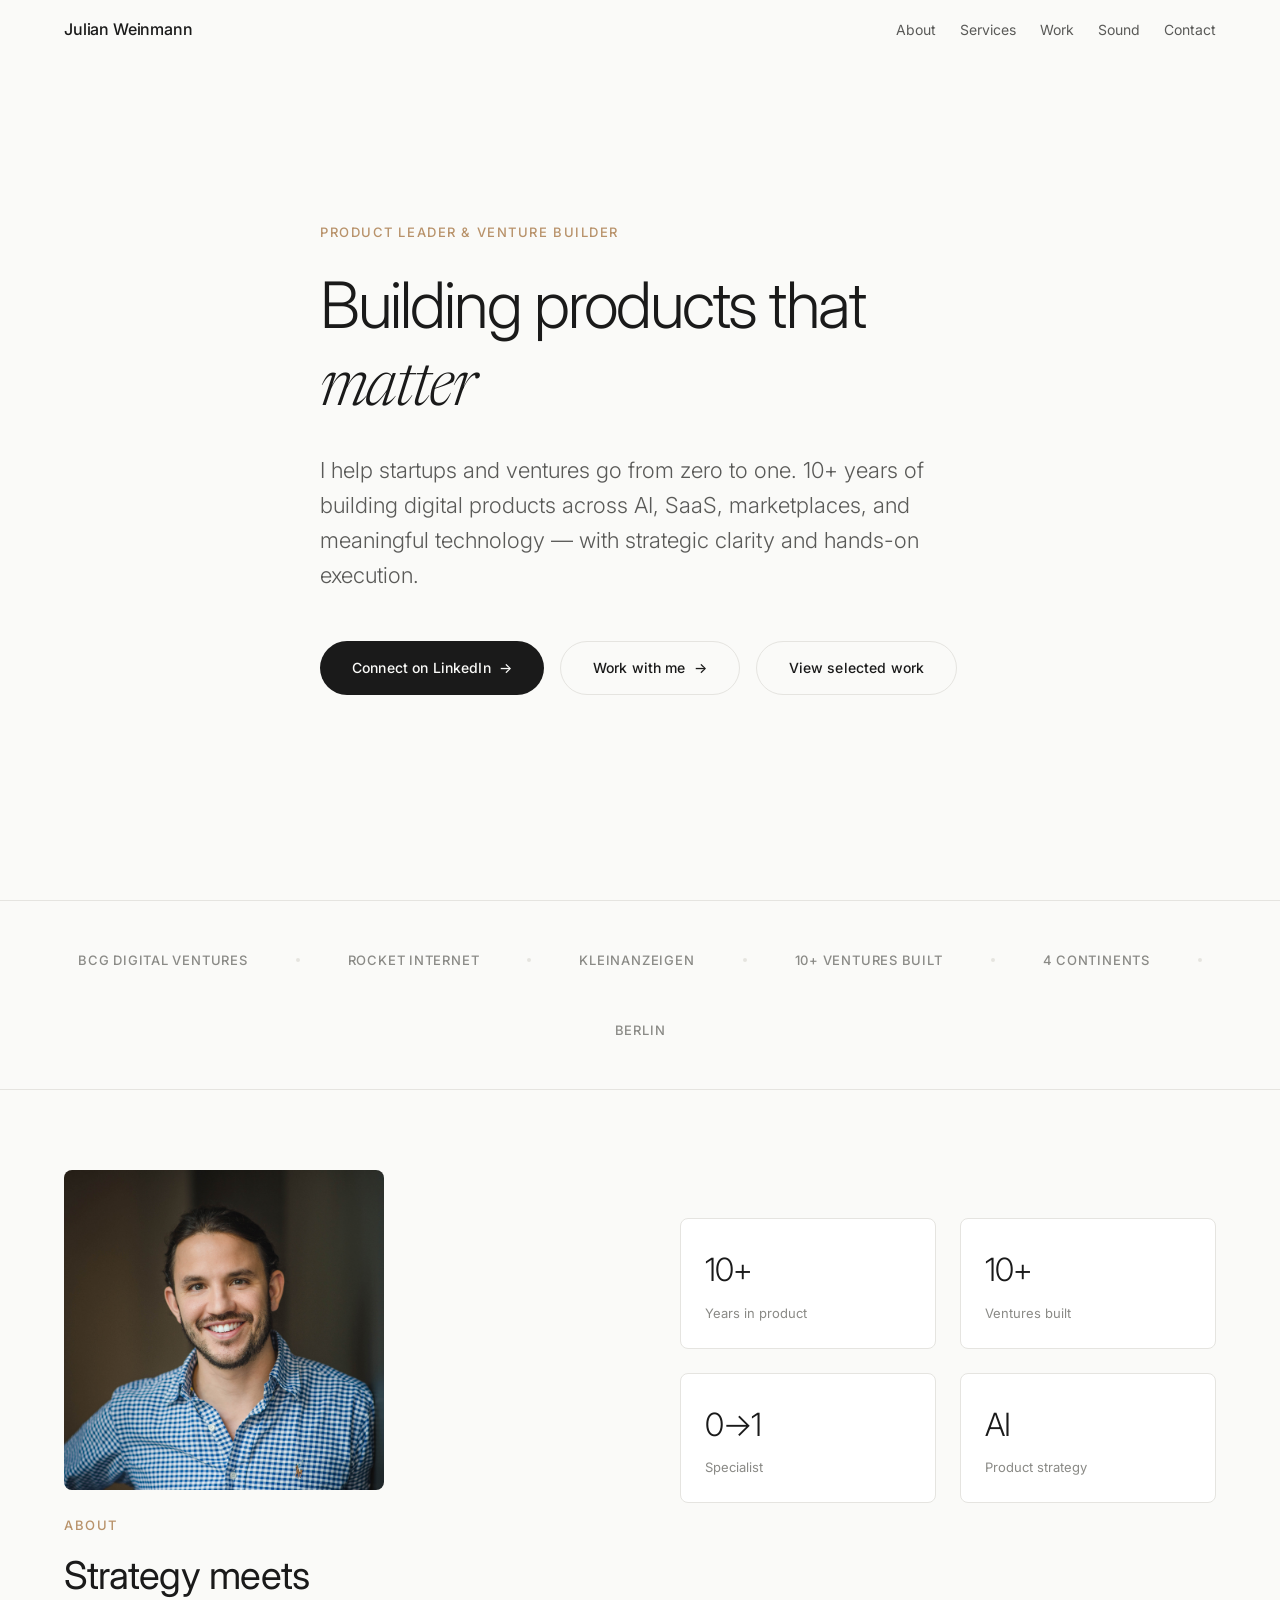
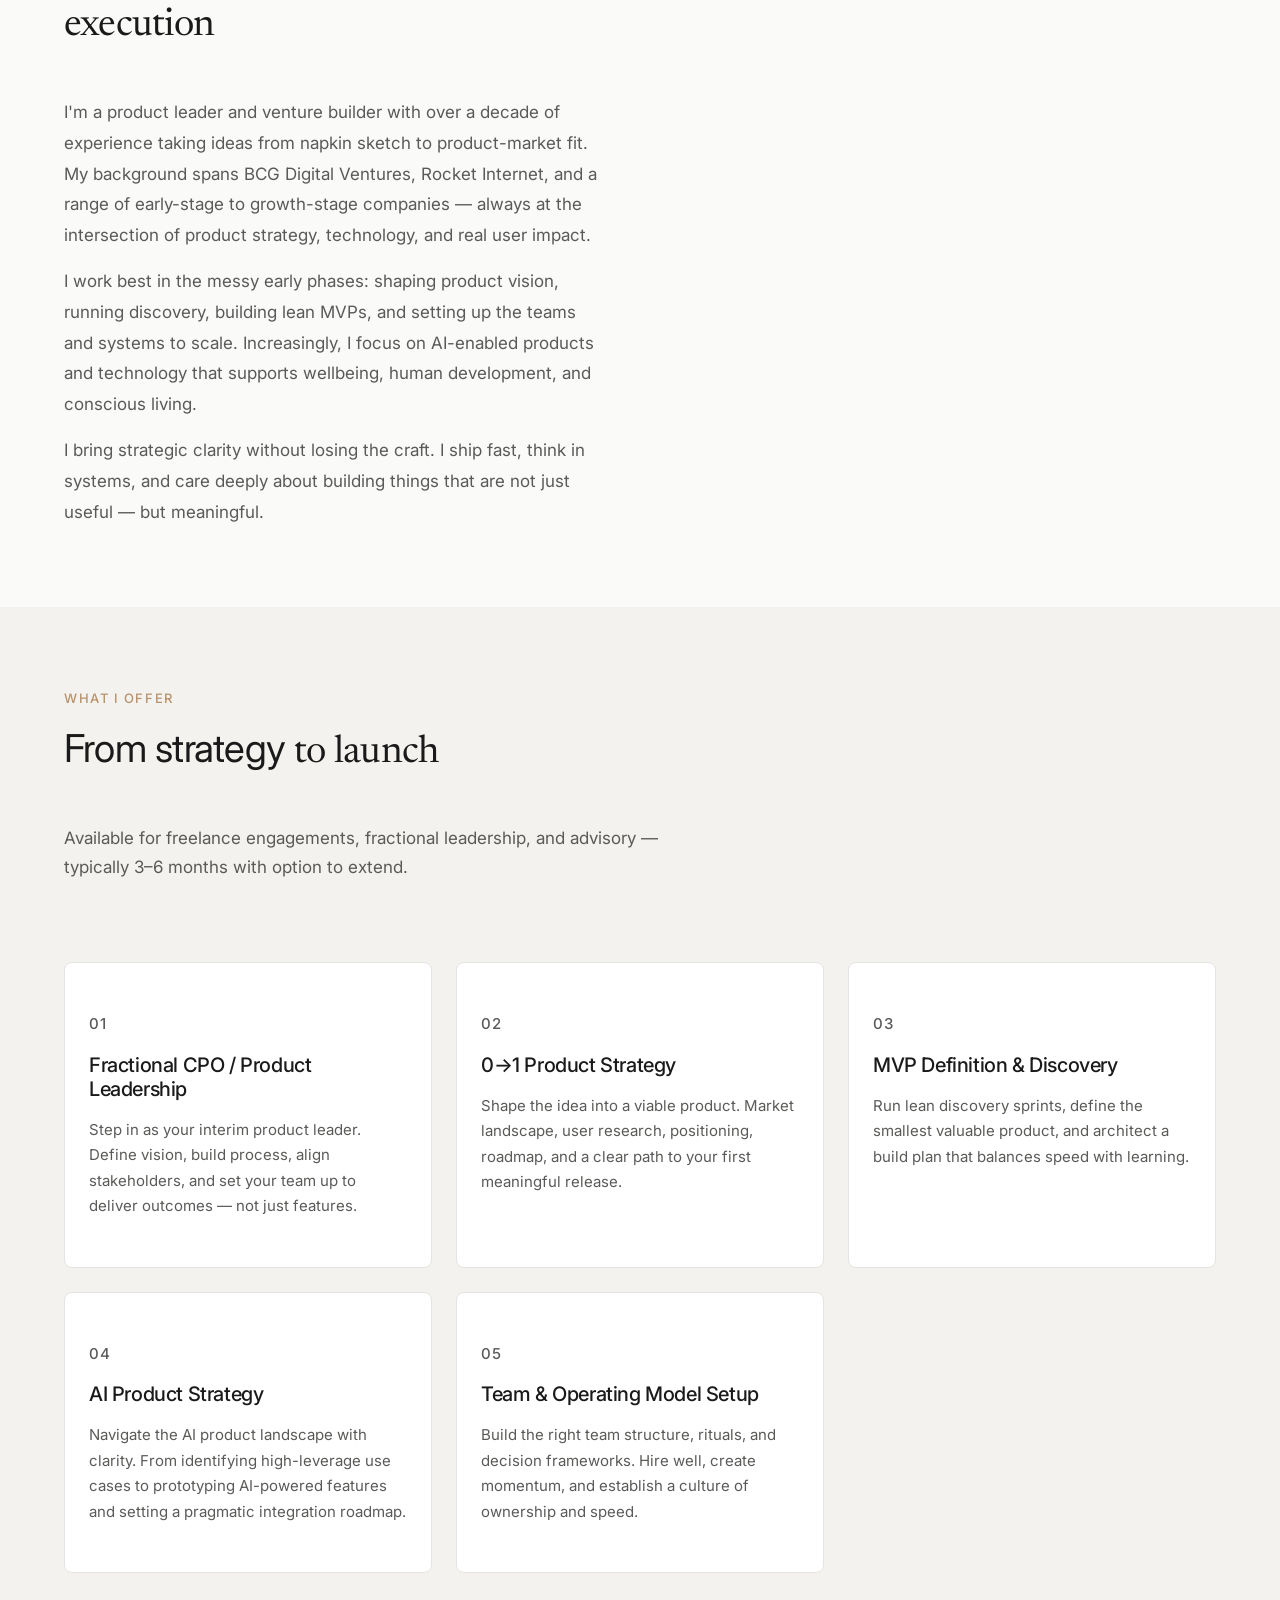
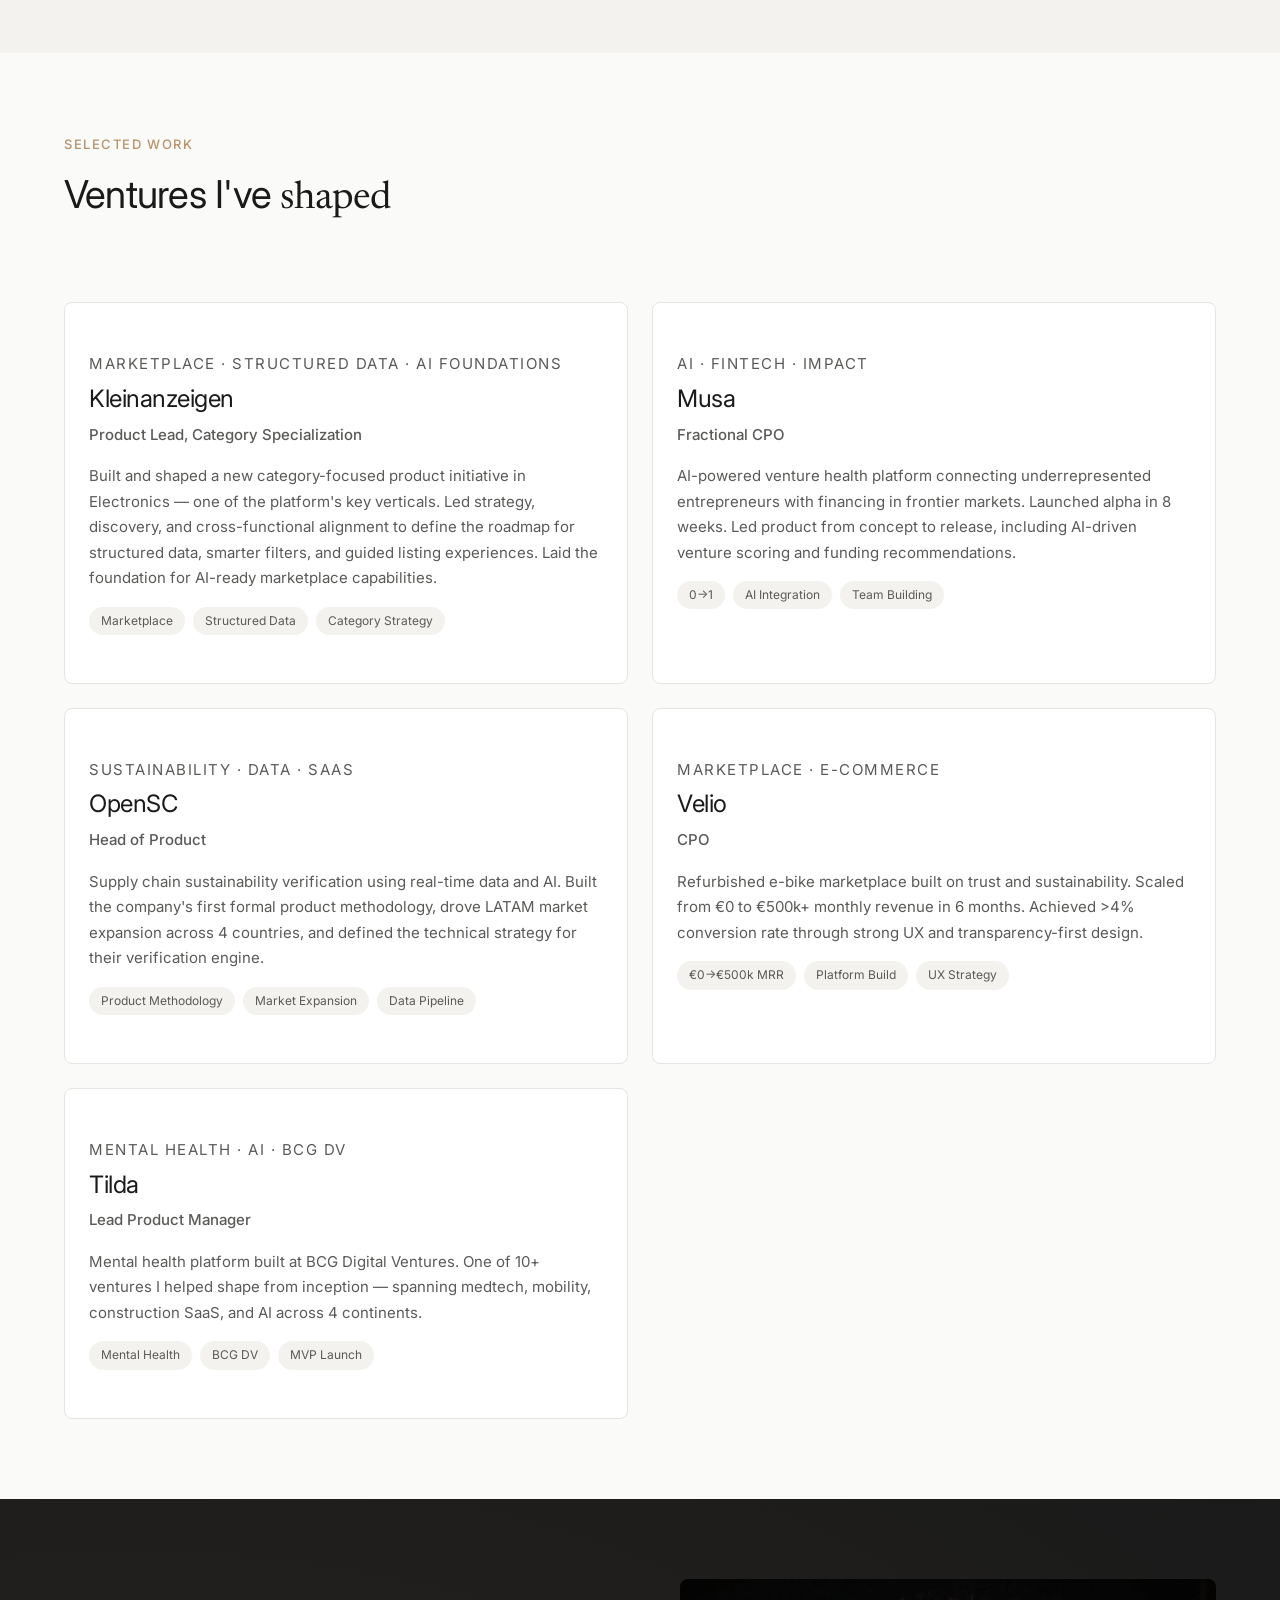
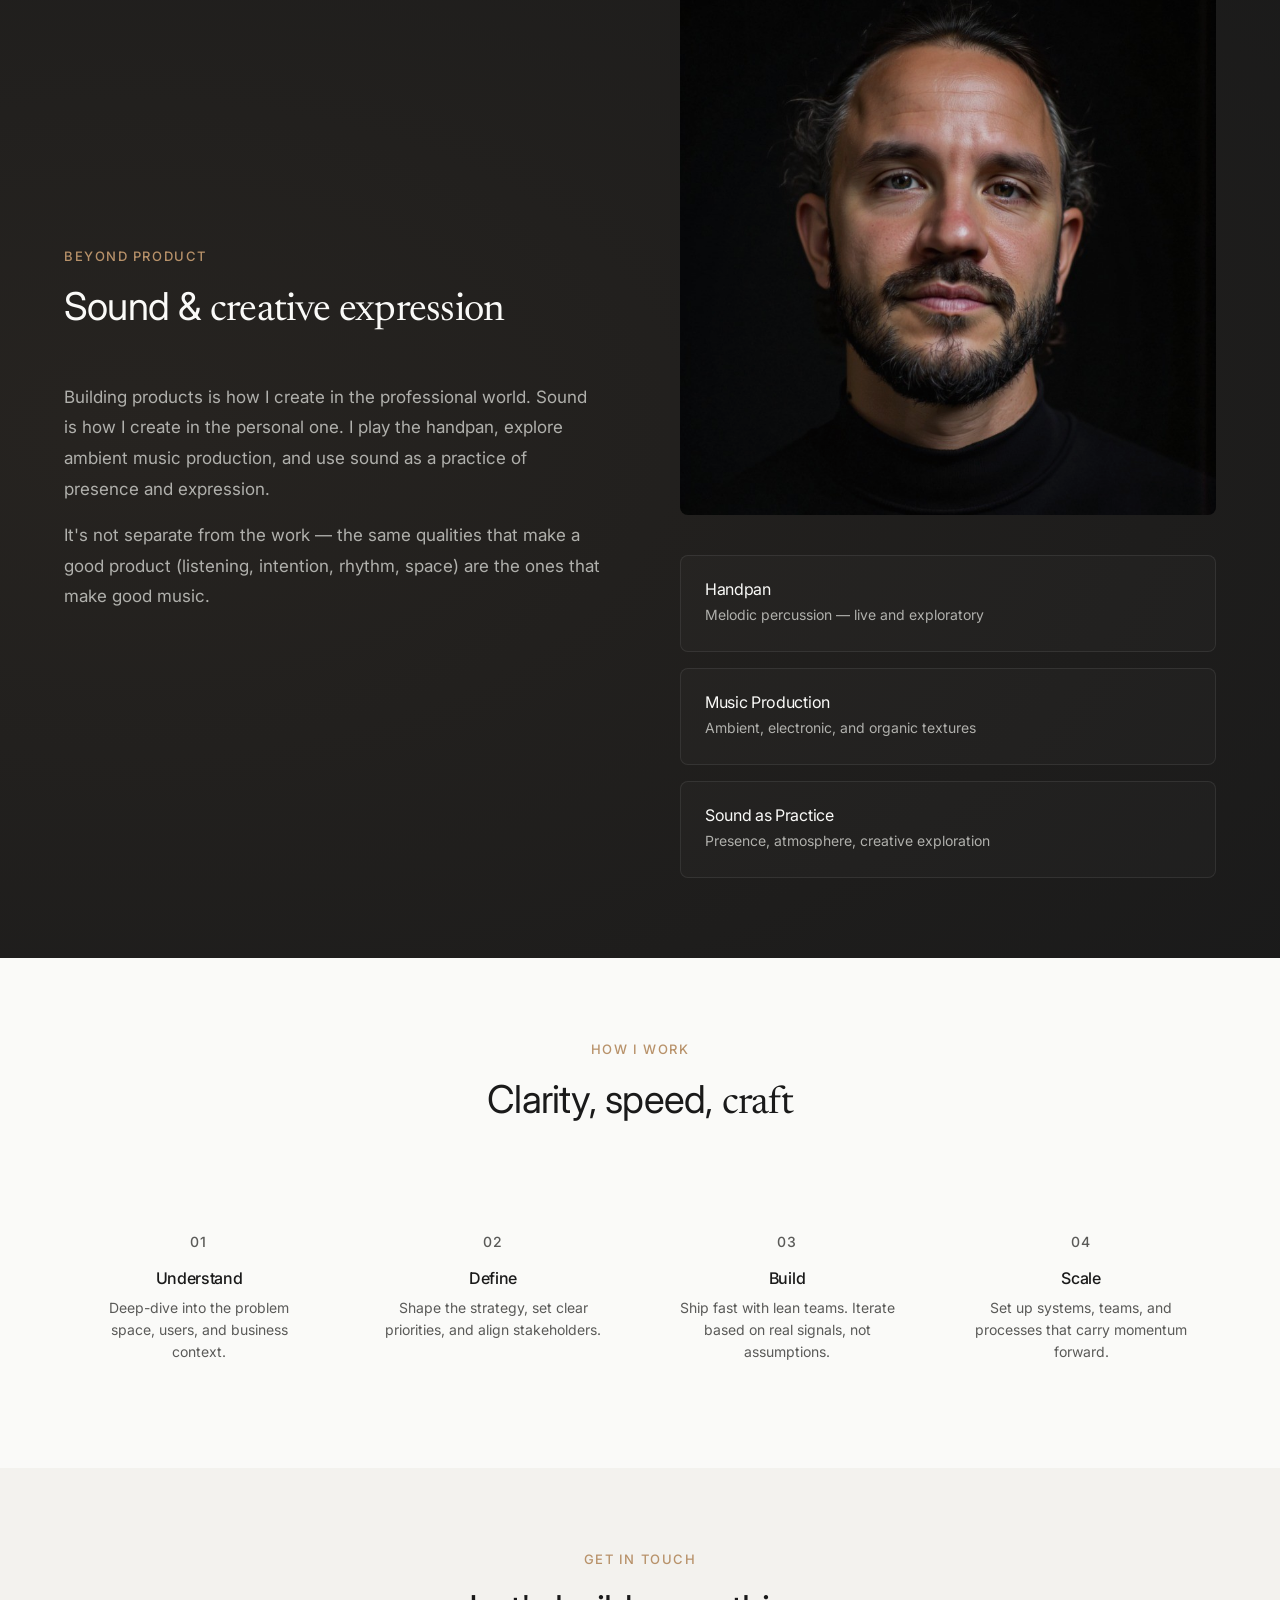
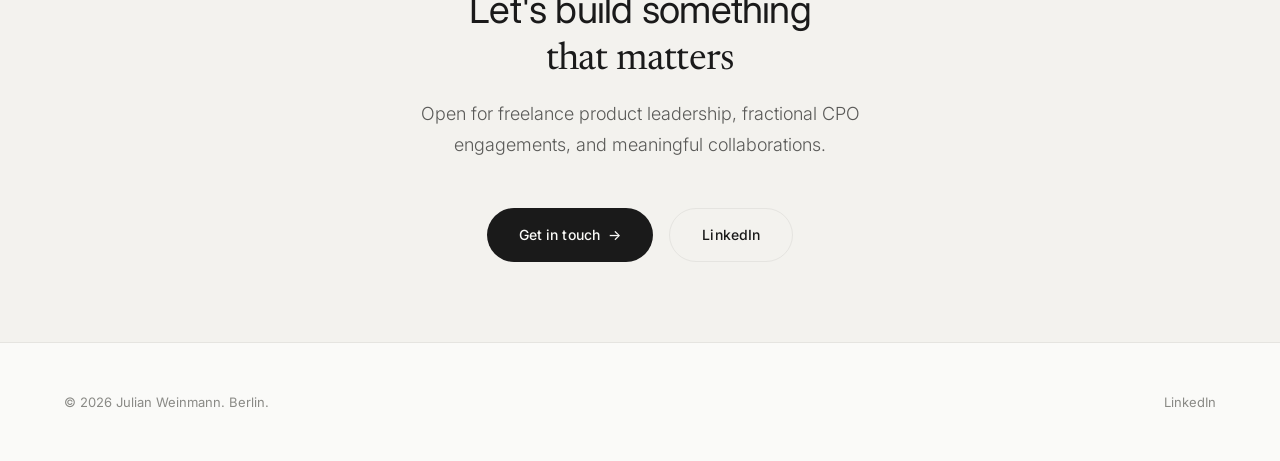
==== index.html @ a12e1bd3 "Add SEO, LinkedIn CTA, sitemap" ====
<!DOCTYPE html>
<html lang="en">
<head>
    <meta charset="UTF-8">
    <meta name="viewport" content="width=device-width, initial-scale=1.0">
    <title>Julian Weinmann — Product Leader & Venture Builder</title>
    <meta name="description" content="Product Leader & Venture Builder. 10+ years building digital products from 0→1. Fractional CPO, AI product strategy, and meaningful technology.">
    <meta name="keywords" content="Julian Weinmann, Product Leader, Fractional CPO, Venture Builder, AI Product Strategy, Berlin, MVP, Product Management, Startup Consulting">
    <meta name="author" content="Julian Weinmann">
    <meta name="robots" content="index, follow">
    <meta property="og:title" content="Julian Weinmann — Product Leader & Venture Builder">
    <meta property="og:description" content="10+ years building digital products from 0→1. Fractional CPO, AI product strategy, and meaningful technology.">
    <meta property="og:type" content="website">
    <meta property="og:url" content="https://julianweinmann.xyz">
    <meta property="og:image" content="https://julianweinmann.xyz/julian-about.jpg">
    <meta property="og:locale" content="en_US">
    <meta property="og:site_name" content="Julian Weinmann">
    <meta name="twitter:card" content="summary_large_image">
    <meta name="twitter:title" content="Julian Weinmann — Product Leader & Venture Builder">
    <meta name="twitter:description" content="10+ years building digital products from 0→1. Fractional CPO, AI product strategy, and meaningful technology.">
    <meta name="twitter:image" content="https://julianweinmann.xyz/julian-about.jpg">
    <link rel="canonical" href="https://julianweinmann.xyz">

    <!-- Structured Data / JSON-LD -->
    <script type="application/ld+json">
    {
        "@context": "https://schema.org",
        "@type": "Person",
        "name": "Julian Weinmann",
        "url": "https://julianweinmann.xyz",
        "image": "https://julianweinmann.xyz/julian-about.jpg",
        "jobTitle": "Product Leader & Venture Builder",
        "description": "Product Leader & Venture Builder with 10+ years building digital products from 0→1. Fractional CPO, AI product strategy, and meaningful technology.",
        "address": {
            "@type": "PostalAddress",
            "addressLocality": "Berlin",
            "addressCountry": "DE"
        },
        "sameAs": [
            "https://www.linkedin.com/in/julian-weinmann-b1762a86/"
        ],
        "knowsAbout": ["Product Management", "AI Product Strategy", "Venture Building", "Fractional CPO", "MVP Development", "Product Discovery", "SaaS", "Marketplaces"]
    }
    </script>
    <link rel="preconnect" href="https://fonts.googleapis.com">
    <link rel="preconnect" href="https://fonts.gstatic.com" crossorigin>
    <link href="https://fonts.googleapis.com/css2?family=Inter:wght@300;400;500;600&family=Newsreader:ital,wght@0,300;0,400;0,500;1,300;1,400&display=swap" rel="stylesheet">
    <style>
        /* ============================================
           CSS VARIABLES — edit these to customize
           ============================================ */
        :root {
            --color-bg: #FAFAF8;
            --color-bg-alt: #F3F2EE;
            --color-text: #1A1A1A;
            --color-text-secondary: #5A5A58;
            --color-text-muted: #8A8A86;
            --color-accent: #B8926A;
            --color-accent-hover: #A07D58;
            --color-border: #E5E4E0;
            --color-card-bg: #FFFFFF;
            --color-dark-bg: #1A1A1A;
            --color-dark-text: #FAFAF8;
            --color-dark-text-secondary: #B0B0AC;

            --font-sans: 'Inter', -apple-system, BlinkMacSystemFont, 'Segoe UI', sans-serif;
            --font-serif: 'Newsreader', Georgia, 'Times New Roman', serif;

            --space-xs: 0.5rem;
            --space-sm: 1rem;
            --space-md: 1.5rem;
            --space-lg: 3rem;
            --space-xl: 5rem;
            --space-2xl: 8rem;

            --max-width: 1200px;
            --max-width-narrow: 800px;
            --border-radius: 8px;
            --transition: 0.3s cubic-bezier(0.4, 0, 0.2, 1);
        }

        /* ============================================
           RESET & BASE
           ============================================ */
        *, *::before, *::after {
            margin: 0;
            padding: 0;
            box-sizing: border-box;
        }

        html {
            scroll-behavior: smooth;
            font-size: 16px;
        }

        body {
            font-family: var(--font-sans);
            color: var(--color-text);
            background-color: var(--color-bg);
            line-height: 1.7;
            font-weight: 400;
            -webkit-font-smoothing: antialiased;
            -moz-osx-font-smoothing: grayscale;
        }

        img {
            max-width: 100%;
            display: block;
        }

        a {
            color: inherit;
            text-decoration: none;
        }

        /* ============================================
           TYPOGRAPHY
           ============================================ */
        h1, h2, h3, h4 {
            font-weight: 500;
            line-height: 1.2;
            letter-spacing: -0.02em;
        }

        h1 {
            font-size: clamp(2.5rem, 5vw, 4rem);
            font-weight: 300;
            letter-spacing: -0.03em;
        }

        h2 {
            font-size: clamp(1.75rem, 3vw, 2.5rem);
            font-weight: 400;
            margin-bottom: var(--space-lg);
        }

        h3 {
            font-size: 1.25rem;
            font-weight: 500;
        }

        .serif {
            font-family: var(--font-serif);
        }

        .text-secondary {
            color: var(--color-text-secondary);
        }

        .text-muted {
            color: var(--color-text-muted);
        }

        .text-accent {
            color: var(--color-accent);
        }

        /* ============================================
           LAYOUT
           ============================================ */
        .container {
            max-width: var(--max-width);
            margin: 0 auto;
            padding: 0 var(--space-md);
        }

        .container--narrow {
            max-width: var(--max-width-narrow);
        }

        section {
            padding: var(--space-xl) 0;
        }

        /* ============================================
           NAVIGATION
           ============================================ */
        nav {
            position: fixed;
            top: 0;
            left: 0;
            right: 0;
            z-index: 100;
            padding: var(--space-sm) 0;
            background: rgba(250, 250, 248, 0.9);
            backdrop-filter: blur(20px);
            -webkit-backdrop-filter: blur(20px);
            border-bottom: 1px solid transparent;
            transition: border-color var(--transition);
        }

        nav.scrolled {
            border-bottom-color: var(--color-border);
        }

        nav .container {
            display: flex;
            justify-content: space-between;
            align-items: center;
        }

        .nav-logo {
            font-weight: 500;
            font-size: 1rem;
            letter-spacing: -0.01em;
        }

        .nav-links {
            display: flex;
            gap: var(--space-md);
            list-style: none;
        }

        .nav-links a {
            font-size: 0.875rem;
            color: var(--color-text-secondary);
            transition: color var(--transition);
            font-weight: 400;
        }

        .nav-links a:hover {
            color: var(--color-text);
        }

        .nav-toggle {
            display: none;
            background: none;
            border: none;
            cursor: pointer;
            padding: var(--space-xs);
        }

        .nav-toggle span {
            display: block;
            width: 24px;
            height: 2px;
            background: var(--color-text);
            margin: 5px 0;
            transition: var(--transition);
        }

        /* ============================================
           HERO
           ============================================ */
        .hero {
            min-height: 100vh;
            display: flex;
            align-items: center;
            padding-top: 6rem;
            padding-bottom: var(--space-xl);
        }

        .hero-content {
            max-width: 860px;
        }

        .hero-label {
            font-size: 0.8125rem;
            text-transform: uppercase;
            letter-spacing: 0.12em;
            color: var(--color-accent);
            font-weight: 500;
            margin-bottom: var(--space-md);
        }

        .hero h1 {
            margin-bottom: var(--space-md);
        }

        .hero h1 .serif {
            font-weight: 300;
            font-style: italic;
        }

        .hero-subtitle {
            font-size: clamp(1.125rem, 2vw, 1.375rem);
            color: var(--color-text-secondary);
            max-width: 640px;
            line-height: 1.6;
            margin-bottom: var(--space-lg);
            font-weight: 300;
        }

        .hero-cta-group {
            display: flex;
            gap: var(--space-sm);
            flex-wrap: wrap;
        }

        /* ============================================
           BUTTONS
           ============================================ */
        .btn {
            display: inline-flex;
            align-items: center;
            gap: 0.5rem;
            padding: 0.875rem 2rem;
            font-size: 0.875rem;
            font-weight: 500;
            font-family: var(--font-sans);
            border-radius: 100px;
            cursor: pointer;
            transition: all var(--transition);
            border: none;
            letter-spacing: 0.01em;
        }

        .btn-primary {
            background: var(--color-text);
            color: var(--color-bg);
        }

        .btn-primary:hover {
            background: #333;
            transform: translateY(-1px);
        }

        .btn-secondary {
            background: transparent;
            color: var(--color-text);
            border: 1px solid var(--color-border);
        }

        .btn-secondary:hover {
            border-color: var(--color-text);
            transform: translateY(-1px);
        }

        .btn-arrow::after {
            content: '→';
            transition: transform var(--transition);
        }

        .btn-arrow:hover::after {
            transform: translateX(3px);
        }

        /* ============================================
           CREDIBILITY STRIP
           ============================================ */
        .credibility {
            padding: var(--space-lg) 0;
            border-top: 1px solid var(--color-border);
            border-bottom: 1px solid var(--color-border);
        }

        .credibility-items {
            display: flex;
            justify-content: center;
            align-items: center;
            gap: var(--space-lg);
            flex-wrap: wrap;
        }

        .credibility-item {
            font-size: 0.8125rem;
            color: var(--color-text-muted);
            letter-spacing: 0.06em;
            text-transform: uppercase;
            font-weight: 500;
            white-space: nowrap;
        }

        .credibility-divider {
            width: 4px;
            height: 4px;
            background: var(--color-border);
            border-radius: 50%;
        }

        /* ============================================
           ABOUT
           ============================================ */
        .about {
            background: var(--color-bg);
        }

        .about-grid {
            display: grid;
            grid-template-columns: 1fr 1fr;
            gap: var(--space-xl);
            align-items: start;
        }

        .about-photo {
            width: 100%;
            max-width: 320px;
            border-radius: var(--border-radius);
            margin-bottom: var(--space-md);
            aspect-ratio: 1 / 1;
            object-fit: cover;
            object-position: center top;
        }

        .sound-photo {
            width: 100%;
            border-radius: var(--border-radius);
            aspect-ratio: 1 / 1;
            object-fit: cover;
            object-position: center;
            margin-bottom: var(--space-md);
            opacity: 0.9;
        }

        .about-label {
            font-size: 0.8125rem;
            text-transform: uppercase;
            letter-spacing: 0.12em;
            color: var(--color-accent);
            font-weight: 500;
            margin-bottom: var(--space-sm);
        }

        .about-text {
            font-size: 1.0625rem;
            color: var(--color-text-secondary);
            line-height: 1.8;
        }

        .about-text p + p {
            margin-top: var(--space-sm);
        }

        .about-highlights {
            display: grid;
            grid-template-columns: 1fr 1fr;
            gap: var(--space-md);
            margin-top: var(--space-lg);
        }

        .highlight-item {
            padding: var(--space-md);
            background: var(--color-card-bg);
            border-radius: var(--border-radius);
            border: 1px solid var(--color-border);
        }

        .highlight-number {
            font-size: 2rem;
            font-weight: 300;
            letter-spacing: -0.03em;
            color: var(--color-text);
            margin-bottom: 0.25rem;
        }

        .highlight-label {
            font-size: 0.8125rem;
            color: var(--color-text-muted);
        }

        /* ============================================
           SERVICES
           ============================================ */
        .services {
            background: var(--color-bg-alt);
        }

        .services-grid {
            display: grid;
            grid-template-columns: repeat(auto-fit, minmax(320px, 1fr));
            gap: var(--space-md);
        }

        .service-card {
            padding: var(--space-lg) var(--space-md);
            background: var(--color-card-bg);
            border-radius: var(--border-radius);
            border: 1px solid var(--color-border);
            transition: all var(--transition);
        }

        .service-card:hover {
            transform: translateY(-2px);
            box-shadow: 0 8px 30px rgba(0,0,0,0.04);
        }

        .service-number {
            font-size: 0.75rem;
            color: var(--color-accent);
            font-weight: 500;
            margin-bottom: var(--space-sm);
            letter-spacing: 0.08em;
        }

        .service-card h3 {
            margin-bottom: var(--space-sm);
        }

        .service-card p {
            font-size: 0.9375rem;
            color: var(--color-text-secondary);
            line-height: 1.7;
        }

        /* ============================================
           SELECTED WORK
           ============================================ */
        .work-grid {
            display: grid;
            grid-template-columns: 1fr 1fr;
            gap: var(--space-md);
        }

        .work-card {
            padding: var(--space-lg) var(--space-md);
            background: var(--color-card-bg);
            border-radius: var(--border-radius);
            border: 1px solid var(--color-border);
            transition: all var(--transition);
            position: relative;
            overflow: hidden;
        }

        .work-card:hover {
            transform: translateY(-2px);
            box-shadow: 0 8px 30px rgba(0,0,0,0.04);
        }

        .work-card-label {
            font-size: 0.75rem;
            text-transform: uppercase;
            letter-spacing: 0.1em;
            color: var(--color-text-muted);
            margin-bottom: var(--space-xs);
        }

        .work-card h3 {
            font-size: 1.5rem;
            margin-bottom: var(--space-xs);
            font-weight: 400;
        }

        .work-card-role {
            font-size: 0.875rem;
            color: var(--color-accent);
            font-weight: 500;
            margin-bottom: var(--space-sm);
        }

        .work-card p {
            font-size: 0.9375rem;
            color: var(--color-text-secondary);
            line-height: 1.7;
        }

        .work-card-tags {
            display: flex;
            gap: 0.5rem;
            flex-wrap: wrap;
            margin-top: var(--space-sm);
        }

        .tag {
            font-size: 0.75rem;
            padding: 0.25rem 0.75rem;
            background: var(--color-bg-alt);
            border-radius: 100px;
            color: var(--color-text-secondary);
        }

        /* ============================================
           SOUND & MUSIC
           ============================================ */
        .sound {
            background: var(--color-dark-bg);
            color: var(--color-dark-text);
            position: relative;
            overflow: hidden;
        }

        .sound::before {
            content: '';
            position: absolute;
            top: -50%;
            left: -50%;
            width: 200%;
            height: 200%;
            background: radial-gradient(ellipse at 30% 50%, rgba(184, 146, 106, 0.08) 0%, transparent 60%);
            pointer-events: none;
        }

        .sound .container {
            position: relative;
        }

        .sound h2 {
            color: var(--color-dark-text);
        }

        .sound-content {
            display: grid;
            grid-template-columns: 1fr 1fr;
            gap: var(--space-xl);
            align-items: center;
        }

        .sound-text {
            font-size: 1.0625rem;
            color: var(--color-dark-text-secondary);
            line-height: 1.8;
        }

        .sound-text p + p {
            margin-top: var(--space-sm);
        }

        .sound-visual {
            display: flex;
            flex-direction: column;
            gap: var(--space-sm);
        }

        .sound-item {
            padding: var(--space-md);
            border: 1px solid rgba(255,255,255,0.08);
            border-radius: var(--border-radius);
            transition: all var(--transition);
            background: rgba(255,255,255,0.02);
        }

        .sound-item:hover {
            border-color: rgba(184, 146, 106, 0.3);
            background: rgba(255,255,255,0.04);
        }

        .sound-item h4 {
            font-size: 1rem;
            font-weight: 400;
            margin-bottom: 0.25rem;
            color: var(--color-dark-text);
        }

        .sound-item p {
            font-size: 0.875rem;
            color: var(--color-dark-text-secondary);
        }

        /* ============================================
           HOW I WORK
           ============================================ */
        .process {
            background: var(--color-bg);
        }

        .process-grid {
            display: grid;
            grid-template-columns: repeat(4, 1fr);
            gap: var(--space-md);
        }

        .process-step {
            text-align: center;
            padding: var(--space-md);
        }

        .process-step-number {
            font-size: 0.75rem;
            font-weight: 500;
            color: var(--color-accent);
            letter-spacing: 0.08em;
            margin-bottom: var(--space-sm);
        }

        .process-step h4 {
            font-size: 1rem;
            margin-bottom: 0.5rem;
        }

        .process-step p {
            font-size: 0.875rem;
            color: var(--color-text-secondary);
            line-height: 1.6;
        }

        /* ============================================
           CTA
           ============================================ */
        .cta {
            background: var(--color-bg-alt);
            text-align: center;
        }

        .cta h2 {
            margin-bottom: var(--space-sm);
        }

        .cta-subtitle {
            font-size: 1.125rem;
            color: var(--color-text-secondary);
            margin-bottom: var(--space-lg);
            max-width: 500px;
            margin-left: auto;
            margin-right: auto;
            font-weight: 300;
        }

        .cta-buttons {
            display: flex;
            justify-content: center;
            gap: var(--space-sm);
            flex-wrap: wrap;
        }

        /* ============================================
           FOOTER
           ============================================ */
        footer {
            padding: var(--space-lg) 0;
            border-top: 1px solid var(--color-border);
        }

        footer .container {
            display: flex;
            justify-content: space-between;
            align-items: center;
        }

        .footer-text {
            font-size: 0.8125rem;
            color: var(--color-text-muted);
        }

        .footer-links {
            display: flex;
            gap: var(--space-md);
        }

        .footer-links a {
            font-size: 0.8125rem;
            color: var(--color-text-muted);
            transition: color var(--transition);
        }

        .footer-links a:hover {
            color: var(--color-text);
        }

        /* ============================================
           SECTION HEADER UTILITY
           ============================================ */
        .section-header {
            margin-bottom: var(--space-xl);
        }

        .section-label {
            font-size: 0.8125rem;
            text-transform: uppercase;
            letter-spacing: 0.12em;
            color: var(--color-accent);
            font-weight: 500;
            margin-bottom: var(--space-sm);
        }

        .section-description {
            font-size: 1.0625rem;
            color: var(--color-text-secondary);
            max-width: 600px;
            line-height: 1.7;
        }

        /* ============================================
           ANIMATIONS
           ============================================ */
        .fade-in {
            opacity: 0;
            transform: translateY(20px);
            transition: opacity 0.7s ease, transform 0.7s ease;
        }

        .fade-in.visible {
            opacity: 1;
            transform: translateY(0);
        }

        /* ============================================
           RESPONSIVE
           ============================================ */
        @media (max-width: 900px) {
            .about-grid,
            .sound-content {
                grid-template-columns: 1fr;
                gap: var(--space-lg);
            }

            .work-grid {
                grid-template-columns: 1fr;
            }

            .process-grid {
                grid-template-columns: 1fr 1fr;
            }

            section {
                padding: var(--space-lg) 0;
            }
        }

        @media (max-width: 640px) {
            .nav-links {
                display: none;
                position: absolute;
                top: 100%;
                left: 0;
                right: 0;
                background: rgba(250, 250, 248, 0.98);
                backdrop-filter: blur(20px);
                flex-direction: column;
                padding: var(--space-md);
                border-bottom: 1px solid var(--color-border);
            }

            .nav-links.open {
                display: flex;
            }

            .nav-toggle {
                display: block;
            }

            .hero {
                min-height: auto;
                padding-top: 8rem;
                padding-bottom: var(--space-lg);
            }

            .credibility-items {
                gap: var(--space-sm);
            }

            .credibility-divider {
                display: none;
            }

            .about-highlights {
                grid-template-columns: 1fr;
            }

            .services-grid {
                grid-template-columns: 1fr;
            }

            .process-grid {
                grid-template-columns: 1fr;
            }

            footer .container {
                flex-direction: column;
                gap: var(--space-sm);
                text-align: center;
            }

            .hero-cta-group {
                flex-direction: column;
            }

            .hero-cta-group .btn {
                text-align: center;
                justify-content: center;
            }
        }
    </style>
</head>
<body>

    <!-- ============================================
         NAVIGATION
         ============================================ -->
    <nav id="navbar">
        <div class="container">
            <a href="#" class="nav-logo">Julian Weinmann</a>
            <button class="nav-toggle" aria-label="Toggle menu" onclick="document.querySelector('.nav-links').classList.toggle('open')">
                <span></span><span></span><span></span>
            </button>
            <ul class="nav-links">
                <li><a href="#about">About</a></li>
                <li><a href="#services">Services</a></li>
                <li><a href="#work">Work</a></li>
                <li><a href="#sound">Sound</a></li>
                <li><a href="#contact">Contact</a></li>
            </ul>
        </div>
    </nav>

    <!-- ============================================
         HERO
         ============================================ -->
    <section class="hero">
        <div class="container">
            <div class="hero-content">
                <p class="hero-label">Product Leader &amp; Venture Builder</p>
                <h1>
                    Building products that<br>
                    <span class="serif">matter</span>
                </h1>
                <p class="hero-subtitle">
                    I help startups and ventures go from zero to one. 10+ years of building digital products across AI, SaaS, marketplaces, and meaningful technology — with strategic clarity and hands-on execution.
                </p>
                <div class="hero-cta-group">
                    <a href="https://www.linkedin.com/in/julian-weinmann-b1762a86/" target="_blank" rel="noopener" class="btn btn-primary btn-arrow">Connect on LinkedIn</a>
                    <a href="#contact" class="btn btn-secondary btn-arrow">Work with me</a>
                    <a href="#work" class="btn btn-secondary">View selected work</a>
                </div>
            </div>
        </div>
    </section>

    <!-- ============================================
         CREDIBILITY STRIP
         ============================================ -->
    <div class="credibility">
        <div class="container">
            <div class="credibility-items">
                <span class="credibility-item">BCG Digital Ventures</span>
                <span class="credibility-divider"></span>
                <span class="credibility-item">Rocket Internet</span>
                <span class="credibility-divider"></span>
                <span class="credibility-item">Kleinanzeigen</span>
                <span class="credibility-divider"></span>
                <span class="credibility-item">10+ Ventures Built</span>
                <span class="credibility-divider"></span>
                <span class="credibility-item">4 Continents</span>
                <span class="credibility-divider"></span>
                <span class="credibility-item">Berlin</span>
            </div>
        </div>
    </div>

    <!-- ============================================
         ABOUT
         ============================================ -->
    <section class="about" id="about">
        <div class="container">
            <div class="about-grid fade-in">
                <div>
                    <img src="julian-about.jpg" alt="Julian Weinmann" class="about-photo" loading="lazy">
                    <p class="about-label">About</p>
                    <h2>Strategy meets<br><span class="serif">execution</span></h2>
                    <div class="about-text">
                        <p>
                            I'm a product leader and venture builder with over a decade of experience taking ideas from napkin sketch to product-market fit. My background spans BCG Digital Ventures, Rocket Internet, and a range of early-stage to growth-stage companies — always at the intersection of product strategy, technology, and real user impact.
                        </p>
                        <p>
                            I work best in the messy early phases: shaping product vision, running discovery, building lean MVPs, and setting up the teams and systems to scale. Increasingly, I focus on AI-enabled products and technology that supports wellbeing, human development, and conscious living.
                        </p>
                        <p>
                            I bring strategic clarity without losing the craft. I ship fast, think in systems, and care deeply about building things that are not just useful — but meaningful.
                        </p>
                    </div>
                </div>
                <div>
                    <div class="about-highlights">
                        <div class="highlight-item">
                            <div class="highlight-number">10+</div>
                            <div class="highlight-label">Years in product</div>
                        </div>
                        <div class="highlight-item">
                            <div class="highlight-number">10+</div>
                            <div class="highlight-label">Ventures built</div>
                        </div>
                        <div class="highlight-item">
                            <div class="highlight-number">0→1</div>
                            <div class="highlight-label">Specialist</div>
                        </div>
                        <div class="highlight-item">
                            <div class="highlight-number">AI</div>
                            <div class="highlight-label">Product strategy</div>
                        </div>
                    </div>
                </div>
            </div>
        </div>
    </section>

    <!-- ============================================
         SERVICES
         ============================================ -->
    <section class="services" id="services">
        <div class="container">
            <div class="section-header fade-in">
                <p class="section-label">What I Offer</p>
                <h2>From strategy <span class="serif">to launch</span></h2>
                <p class="section-description">
                    Available for freelance engagements, fractional leadership, and advisory — typically 3–6 months with option to extend.
                </p>
            </div>
            <div class="services-grid">
                <div class="service-card fade-in">
                    <p class="service-number">01</p>
                    <h3>Fractional CPO / Product Leadership</h3>
                    <p>
                        Step in as your interim product leader. Define vision, build process, align stakeholders, and set your team up to deliver outcomes — not just features.
                    </p>
                </div>
                <div class="service-card fade-in">
                    <p class="service-number">02</p>
                    <h3>0→1 Product Strategy</h3>
                    <p>
                        Shape the idea into a viable product. Market landscape, user research, positioning, roadmap, and a clear path to your first meaningful release.
                    </p>
                </div>
                <div class="service-card fade-in">
                    <p class="service-number">03</p>
                    <h3>MVP Definition & Discovery</h3>
                    <p>
                        Run lean discovery sprints, define the smallest valuable product, and architect a build plan that balances speed with learning.
                    </p>
                </div>
                <div class="service-card fade-in">
                    <p class="service-number">04</p>
                    <h3>AI Product Strategy</h3>
                    <p>
                        Navigate the AI product landscape with clarity. From identifying high-leverage use cases to prototyping AI-powered features and setting a pragmatic integration roadmap.
                    </p>
                </div>
                <div class="service-card fade-in">
                    <p class="service-number">05</p>
                    <h3>Team & Operating Model Setup</h3>
                    <p>
                        Build the right team structure, rituals, and decision frameworks. Hire well, create momentum, and establish a culture of ownership and speed.
                    </p>
                </div>
            </div>
        </div>
    </section>

    <!-- ============================================
         SELECTED WORK
         ============================================ -->
    <section id="work">
        <div class="container">
            <div class="section-header fade-in">
                <p class="section-label">Selected Work</p>
                <h2>Ventures I've <span class="serif">shaped</span></h2>
            </div>
            <div class="work-grid">
                <div class="work-card fade-in">
                    <p class="work-card-label">Marketplace · Structured Data · AI Foundations</p>
                    <h3>Kleinanzeigen</h3>
                    <p class="work-card-role">Product Lead, Category Specialization</p>
                    <p>
                        Built and shaped a new category-focused product initiative in Electronics — one of the platform's key verticals. Led strategy, discovery, and cross-functional alignment to define the roadmap for structured data, smarter filters, and guided listing experiences. Laid the foundation for AI-ready marketplace capabilities.
                    </p>
                    <div class="work-card-tags">
                        <span class="tag">Marketplace</span>
                        <span class="tag">Structured Data</span>
                        <span class="tag">Category Strategy</span>
                    </div>
                </div>
                <div class="work-card fade-in">
                    <p class="work-card-label">AI · Fintech · Impact</p>
                    <h3>Musa</h3>
                    <p class="work-card-role">Fractional CPO</p>
                    <p>
                        AI-powered venture health platform connecting underrepresented entrepreneurs with financing in frontier markets. Launched alpha in 8 weeks. Led product from concept to release, including AI-driven venture scoring and funding recommendations.
                    </p>
                    <div class="work-card-tags">
                        <span class="tag">0→1</span>
                        <span class="tag">AI Integration</span>
                        <span class="tag">Team Building</span>
                    </div>
                </div>
                <div class="work-card fade-in">
                    <p class="work-card-label">Sustainability · Data · SaaS</p>
                    <h3>OpenSC</h3>
                    <p class="work-card-role">Head of Product</p>
                    <p>
                        Supply chain sustainability verification using real-time data and AI. Built the company's first formal product methodology, drove LATAM market expansion across 4 countries, and defined the technical strategy for their verification engine.
                    </p>
                    <div class="work-card-tags">
                        <span class="tag">Product Methodology</span>
                        <span class="tag">Market Expansion</span>
                        <span class="tag">Data Pipeline</span>
                    </div>
                </div>
                <div class="work-card fade-in">
                    <p class="work-card-label">Marketplace · E-Commerce</p>
                    <h3>Velio</h3>
                    <p class="work-card-role">CPO</p>
                    <p>
                        Refurbished e-bike marketplace built on trust and sustainability. Scaled from €0 to €500k+ monthly revenue in 6 months. Achieved &gt;4% conversion rate through strong UX and transparency-first design.
                    </p>
                    <div class="work-card-tags">
                        <span class="tag">€0→€500k MRR</span>
                        <span class="tag">Platform Build</span>
                        <span class="tag">UX Strategy</span>
                    </div>
                </div>
                <div class="work-card fade-in">
                    <p class="work-card-label">Mental Health · AI · BCG DV</p>
                    <h3>Tilda</h3>
                    <p class="work-card-role">Lead Product Manager</p>
                    <p>
                        Mental health platform built at BCG Digital Ventures. One of 10+ ventures I helped shape from inception — spanning medtech, mobility, construction SaaS, and AI across 4 continents.
                    </p>
                    <div class="work-card-tags">
                        <span class="tag">Mental Health</span>
                        <span class="tag">BCG DV</span>
                        <span class="tag">MVP Launch</span>
                    </div>
                </div>
            </div>
        </div>
    </section>

    <!-- ============================================
         SOUND & MUSIC
         ============================================ -->
    <section class="sound" id="sound">
        <div class="container">
            <div class="sound-content fade-in">
                <div>
                    <p class="section-label" style="color: var(--color-accent);">Beyond Product</p>
                    <h2>Sound &amp; <span class="serif">creative expression</span></h2>
                    <div class="sound-text">
                        <p>
                            Building products is how I create in the professional world. Sound is how I create in the personal one. I play the handpan, explore ambient music production, and use sound as a practice of presence and expression.
                        </p>
                        <p>
                            It's not separate from the work — the same qualities that make a good product (listening, intention, rhythm, space) are the ones that make good music.
                        </p>
                    </div>
                </div>
                <div class="sound-visual">
                    <img src="julian-sound.jpg" alt="Julian Weinmann — Sound & Music" class="sound-photo" loading="lazy">
                    <div class="sound-item">
                        <h4>Handpan</h4>
                        <p>Melodic percussion — live and exploratory</p>
                    </div>
                    <div class="sound-item">
                        <h4>Music Production</h4>
                        <p>Ambient, electronic, and organic textures</p>
                    </div>
                    <div class="sound-item">
                        <h4>Sound as Practice</h4>
                        <p>Presence, atmosphere, creative exploration</p>
                    </div>
                    <!-- PLACEHOLDER: Add links to SoundCloud, Bandcamp, or audio samples here -->
                </div>
            </div>
        </div>
    </section>

    <!-- ============================================
         HOW I WORK
         ============================================ -->
    <section class="process" id="process">
        <div class="container">
            <div class="section-header fade-in" style="text-align: center;">
                <p class="section-label">How I Work</p>
                <h2>Clarity, speed, <span class="serif">craft</span></h2>
            </div>
            <div class="process-grid fade-in">
                <div class="process-step">
                    <p class="process-step-number">01</p>
                    <h4>Understand</h4>
                    <p>Deep-dive into the problem space, users, and business context.</p>
                </div>
                <div class="process-step">
                    <p class="process-step-number">02</p>
                    <h4>Define</h4>
                    <p>Shape the strategy, set clear priorities, and align stakeholders.</p>
                </div>
                <div class="process-step">
                    <p class="process-step-number">03</p>
                    <h4>Build</h4>
                    <p>Ship fast with lean teams. Iterate based on real signals, not assumptions.</p>
                </div>
                <div class="process-step">
                    <p class="process-step-number">04</p>
                    <h4>Scale</h4>
                    <p>Set up systems, teams, and processes that carry momentum forward.</p>
                </div>
            </div>
        </div>
    </section>

    <!-- ============================================
         CTA / CONTACT
         ============================================ -->
    <section class="cta" id="contact">
        <div class="container fade-in">
            <p class="section-label">Get in Touch</p>
            <h2>Let's build something<br><span class="serif">that matters</span></h2>
            <p class="cta-subtitle">
                Open for freelance product leadership, fractional CPO engagements, and meaningful collaborations.
            </p>
            <div class="cta-buttons">
                <!-- EDIT: Replace mailto with your actual email -->
                <a href="mailto:julian.weinmann@gmail.com" class="btn btn-primary btn-arrow">Get in touch</a>
                <a href="https://www.linkedin.com/in/julian-weinmann-b1762a86/" target="_blank" rel="noopener" class="btn btn-secondary">LinkedIn</a>
            </div>
        </div>
    </section>

    <!-- ============================================
         FOOTER
         ============================================ -->
    <footer>
        <div class="container">
            <p class="footer-text">&copy; 2026 Julian Weinmann. Berlin.</p>
            <div class="footer-links">
                <a href="https://www.linkedin.com/in/julian-weinmann-b1762a86/" target="_blank" rel="noopener">LinkedIn</a>
                <!-- PLACEHOLDER: Add links when ready -->
                <!-- <a href="#">Writing</a> -->
                <!-- <a href="#">Music</a> -->
            </div>
        </div>
    </footer>

    <!-- ============================================
         JAVASCRIPT
         ============================================ -->
    <script>
        // Navbar scroll effect
        const navbar = document.getElementById('navbar');
        window.addEventListener('scroll', () => {
            navbar.classList.toggle('scrolled', window.scrollY > 50);
        });

        // Smooth scroll for nav links & close mobile menu
        document.querySelectorAll('.nav-links a').forEach(link => {
            link.addEventListener('click', () => {
                document.querySelector('.nav-links').classList.remove('open');
            });
        });

        // Intersection Observer for fade-in animations
        const observer = new IntersectionObserver((entries) => {
            entries.forEach(entry => {
                if (entry.isIntersecting) {
                    entry.target.classList.add('visible');
                }
            });
        }, {
            threshold: 0.1,
            rootMargin: '0px 0px -40px 0px'
        });

        document.querySelectorAll('.fade-in').forEach(el => observer.observe(el));
    </script>

</body>
</html>
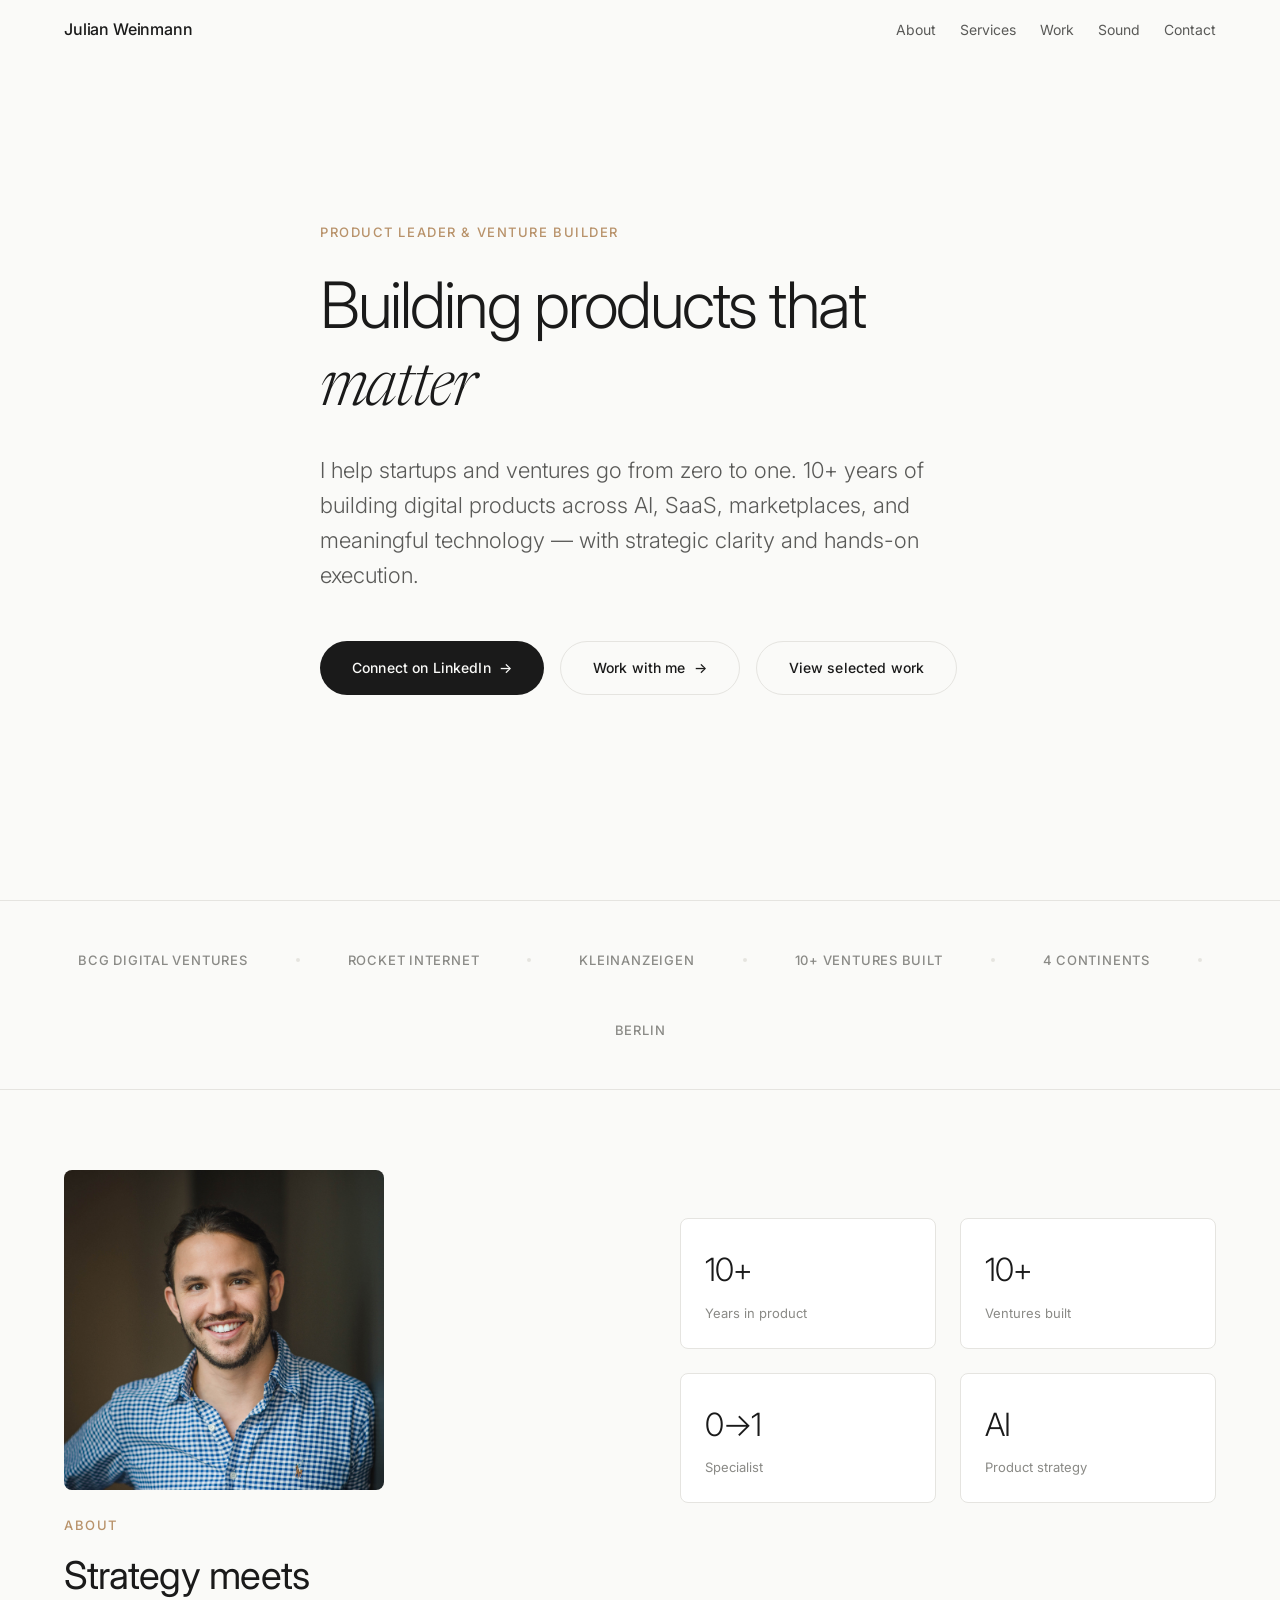
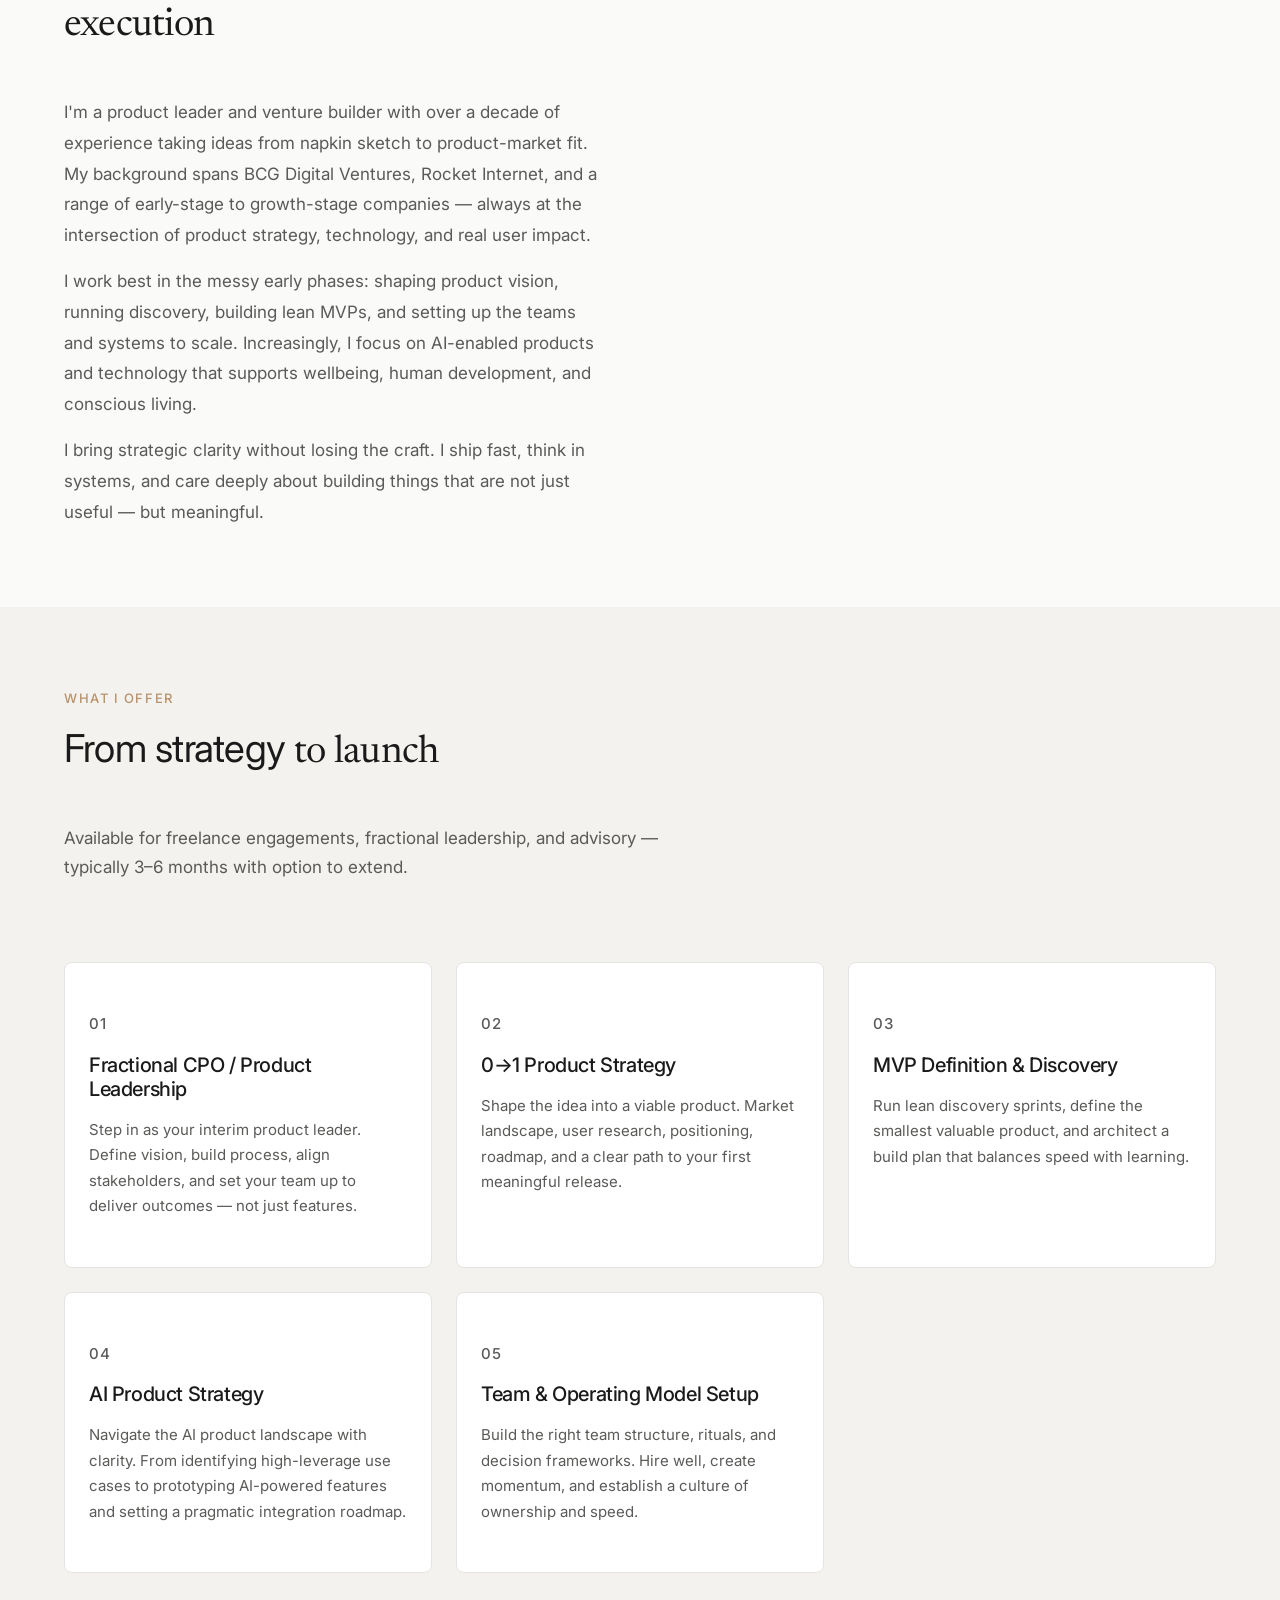
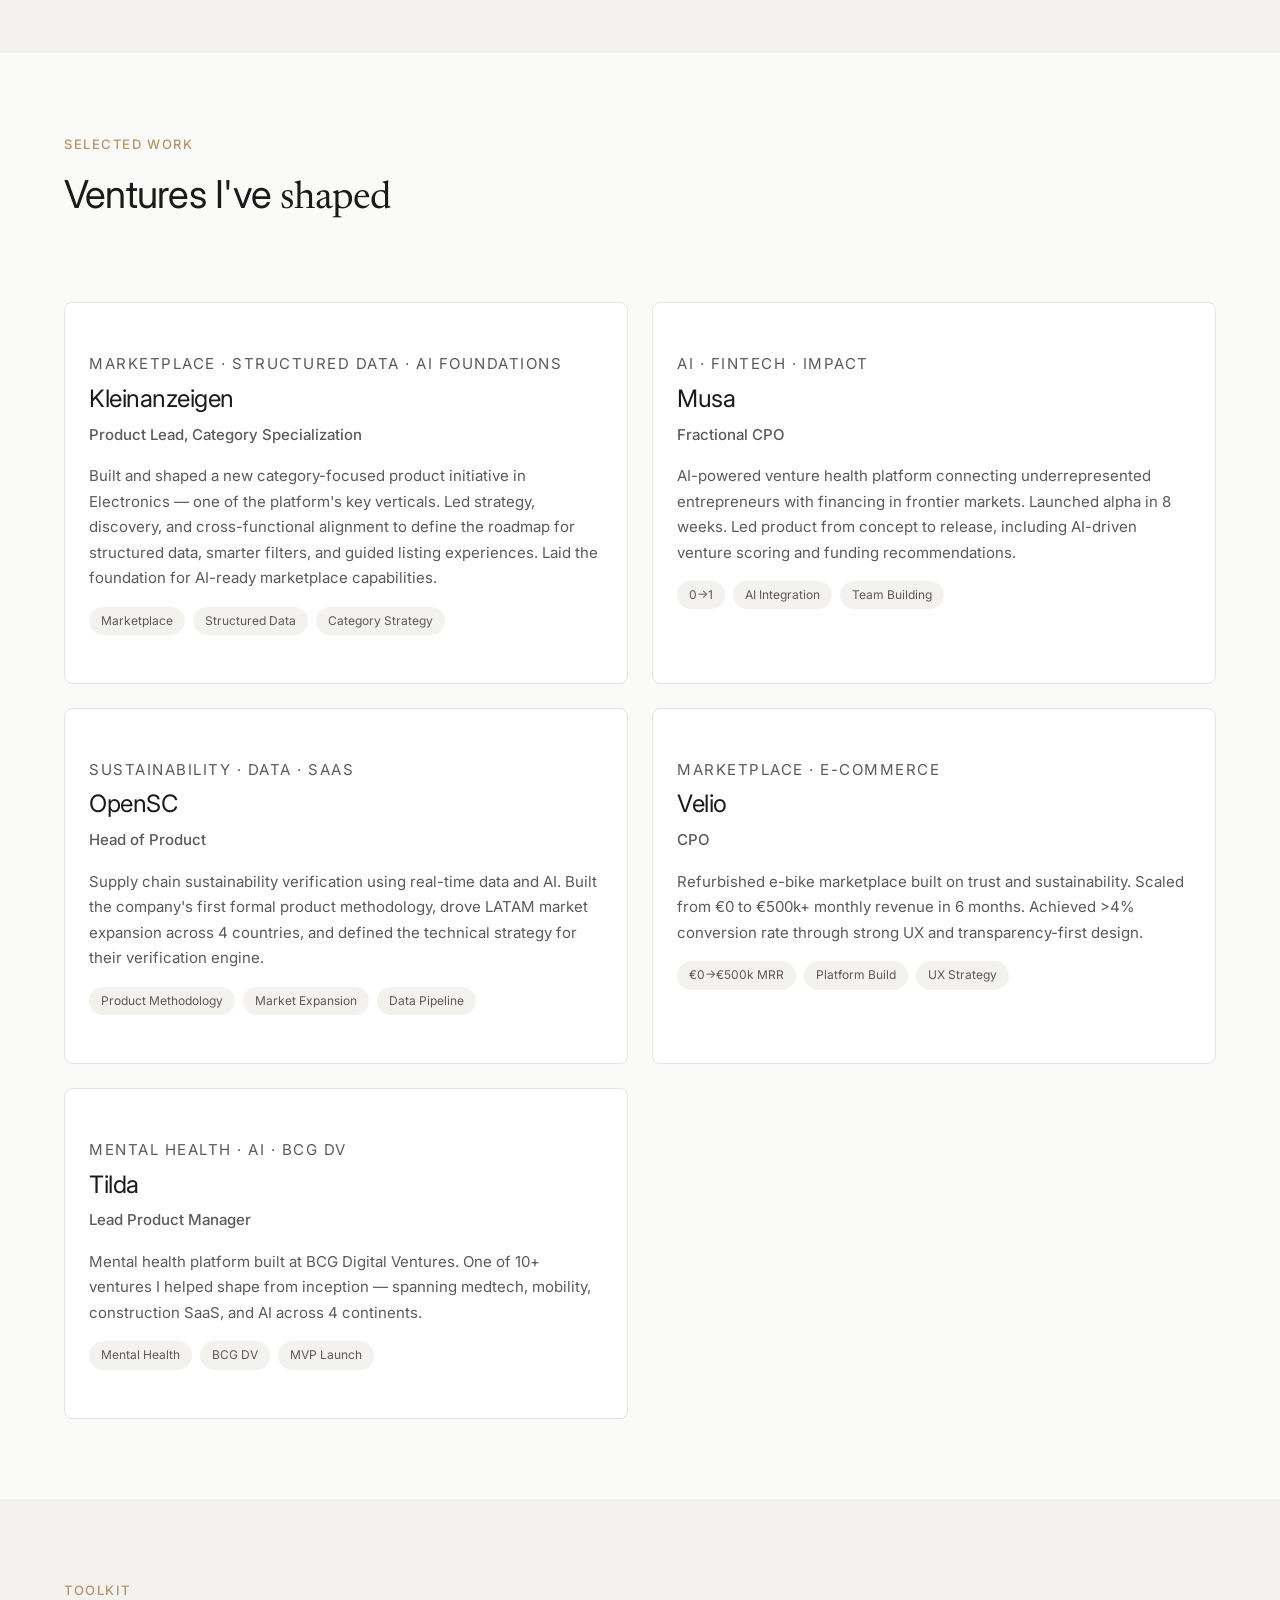
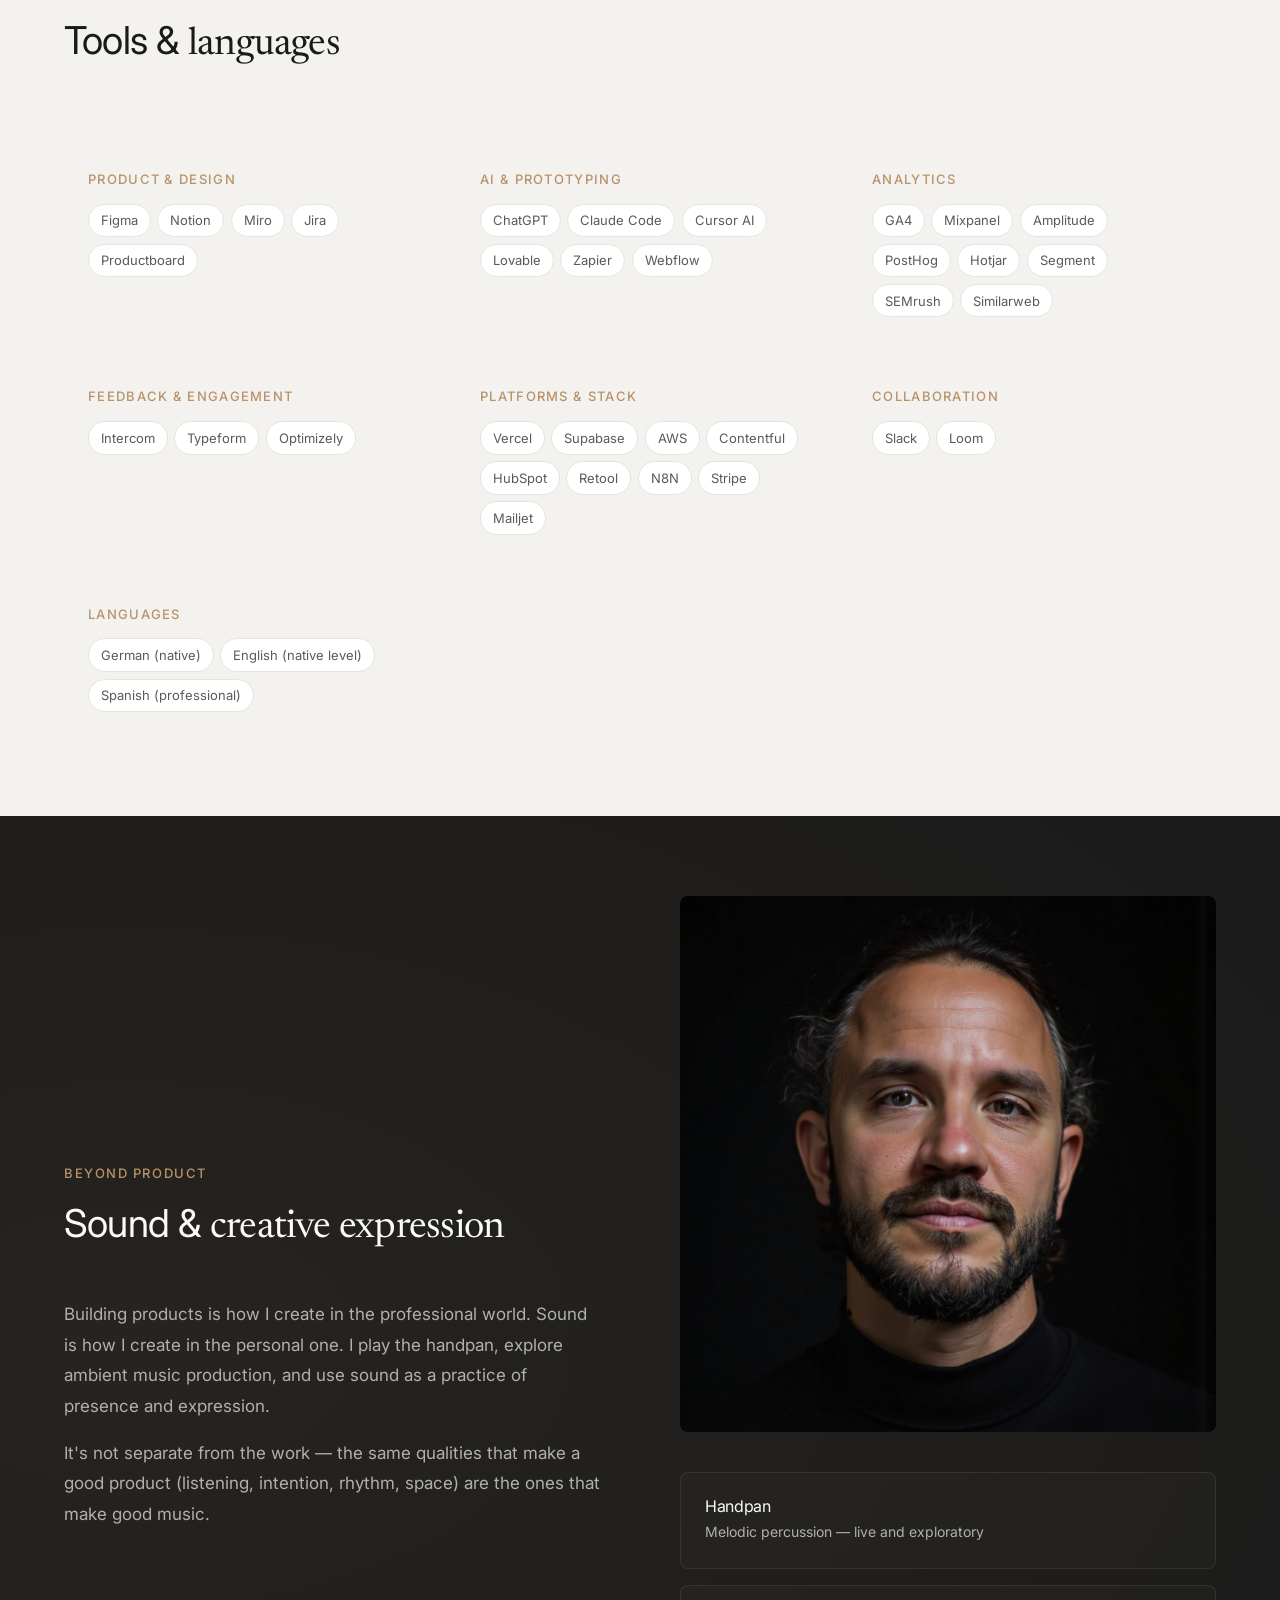
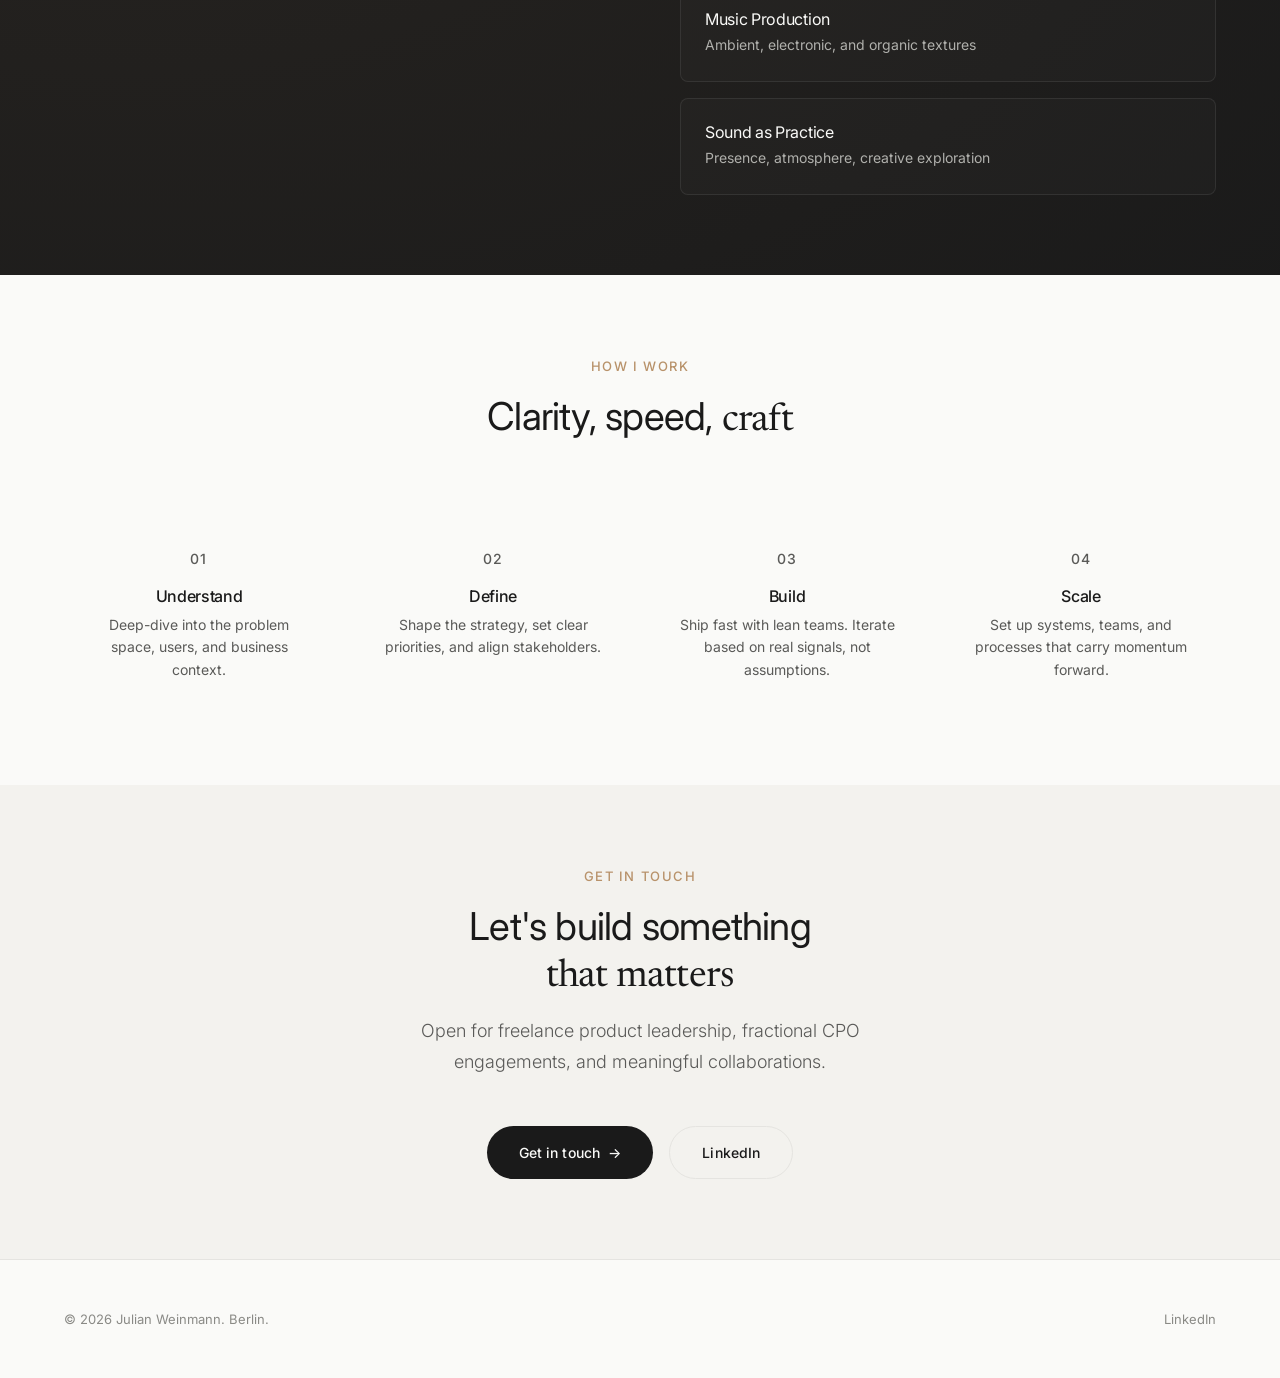
==== commit c09f06b8: "Add tooling section, SEO, LinkedIn CTA" ====
--- a/index.html
+++ b/index.html
@@ -559,6 +559,48 @@
         }
 
         /* ============================================
+           TOOLING
+           ============================================ */
+        .tooling {
+            background: var(--color-bg-alt);
+        }
+
+        .tooling-grid {
+            display: grid;
+            grid-template-columns: repeat(auto-fit, minmax(280px, 1fr));
+            gap: var(--space-md);
+        }
+
+        .tooling-category {
+            padding: var(--space-md);
+        }
+
+        .tooling-category h4 {
+            font-size: 0.8125rem;
+            text-transform: uppercase;
+            letter-spacing: 0.1em;
+            color: var(--color-accent);
+            font-weight: 500;
+            margin-bottom: var(--space-sm);
+        }
+
+        .tooling-tags {
+            display: flex;
+            flex-wrap: wrap;
+            gap: 0.4rem;
+        }
+
+        .tooling-tag {
+            font-size: 0.8125rem;
+            padding: 0.3rem 0.75rem;
+            background: var(--color-card-bg);
+            border: 1px solid var(--color-border);
+            border-radius: 100px;
+            color: var(--color-text-secondary);
+            white-space: nowrap;
+        }
+
+        /* ============================================
            SOUND & MUSIC
            ============================================ */
         .sound {
@@ -1103,6 +1145,91 @@
     </section>
 
     <!-- ============================================
+         TOOLING & LANGUAGES
+         ============================================ -->
+    <section class="tooling" id="tooling">
+        <div class="container">
+            <div class="section-header fade-in">
+                <p class="section-label">Toolkit</p>
+                <h2>Tools &amp; <span class="serif">languages</span></h2>
+            </div>
+            <div class="tooling-grid fade-in">
+                <div class="tooling-category">
+                    <h4>Product & Design</h4>
+                    <div class="tooling-tags">
+                        <span class="tooling-tag">Figma</span>
+                        <span class="tooling-tag">Notion</span>
+                        <span class="tooling-tag">Miro</span>
+                        <span class="tooling-tag">Jira</span>
+                        <span class="tooling-tag">Productboard</span>
+                    </div>
+                </div>
+                <div class="tooling-category">
+                    <h4>AI & Prototyping</h4>
+                    <div class="tooling-tags">
+                        <span class="tooling-tag">ChatGPT</span>
+                        <span class="tooling-tag">Claude Code</span>
+                        <span class="tooling-tag">Cursor AI</span>
+                        <span class="tooling-tag">Lovable</span>
+                        <span class="tooling-tag">Zapier</span>
+                        <span class="tooling-tag">Webflow</span>
+                    </div>
+                </div>
+                <div class="tooling-category">
+                    <h4>Analytics</h4>
+                    <div class="tooling-tags">
+                        <span class="tooling-tag">GA4</span>
+                        <span class="tooling-tag">Mixpanel</span>
+                        <span class="tooling-tag">Amplitude</span>
+                        <span class="tooling-tag">PostHog</span>
+                        <span class="tooling-tag">Hotjar</span>
+                        <span class="tooling-tag">Segment</span>
+                        <span class="tooling-tag">SEMrush</span>
+                        <span class="tooling-tag">Similarweb</span>
+                    </div>
+                </div>
+                <div class="tooling-category">
+                    <h4>Feedback & Engagement</h4>
+                    <div class="tooling-tags">
+                        <span class="tooling-tag">Intercom</span>
+                        <span class="tooling-tag">Typeform</span>
+                        <span class="tooling-tag">Optimizely</span>
+                    </div>
+                </div>
+                <div class="tooling-category">
+                    <h4>Platforms & Stack</h4>
+                    <div class="tooling-tags">
+                        <span class="tooling-tag">Vercel</span>
+                        <span class="tooling-tag">Supabase</span>
+                        <span class="tooling-tag">AWS</span>
+                        <span class="tooling-tag">Contentful</span>
+                        <span class="tooling-tag">HubSpot</span>
+                        <span class="tooling-tag">Retool</span>
+                        <span class="tooling-tag">N8N</span>
+                        <span class="tooling-tag">Stripe</span>
+                        <span class="tooling-tag">Mailjet</span>
+                    </div>
+                </div>
+                <div class="tooling-category">
+                    <h4>Collaboration</h4>
+                    <div class="tooling-tags">
+                        <span class="tooling-tag">Slack</span>
+                        <span class="tooling-tag">Loom</span>
+                    </div>
+                </div>
+                <div class="tooling-category">
+                    <h4>Languages</h4>
+                    <div class="tooling-tags">
+                        <span class="tooling-tag">German (native)</span>
+                        <span class="tooling-tag">English (native level)</span>
+                        <span class="tooling-tag">Spanish (professional)</span>
+                    </div>
+                </div>
+            </div>
+        </div>
+    </section>
+
+    <!-- ============================================
          SOUND & MUSIC
          ============================================ -->
     <section class="sound" id="sound">
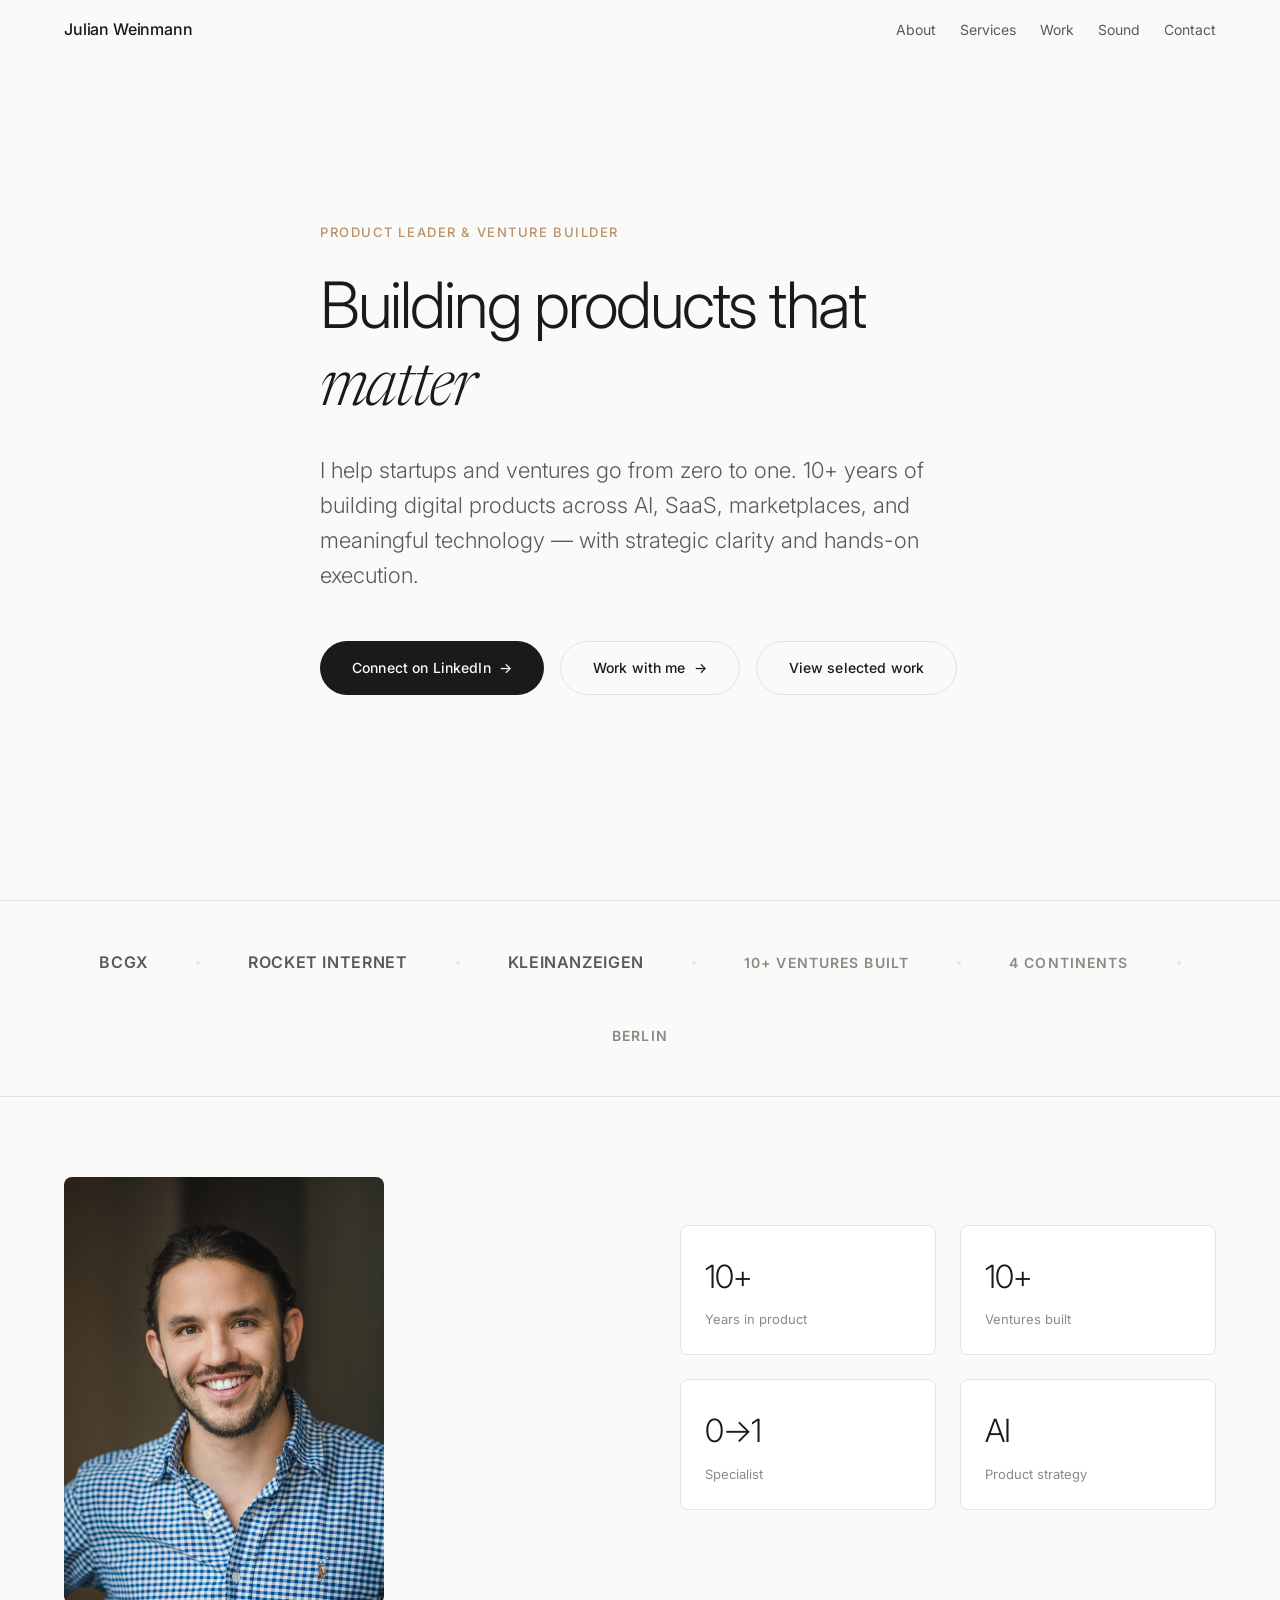
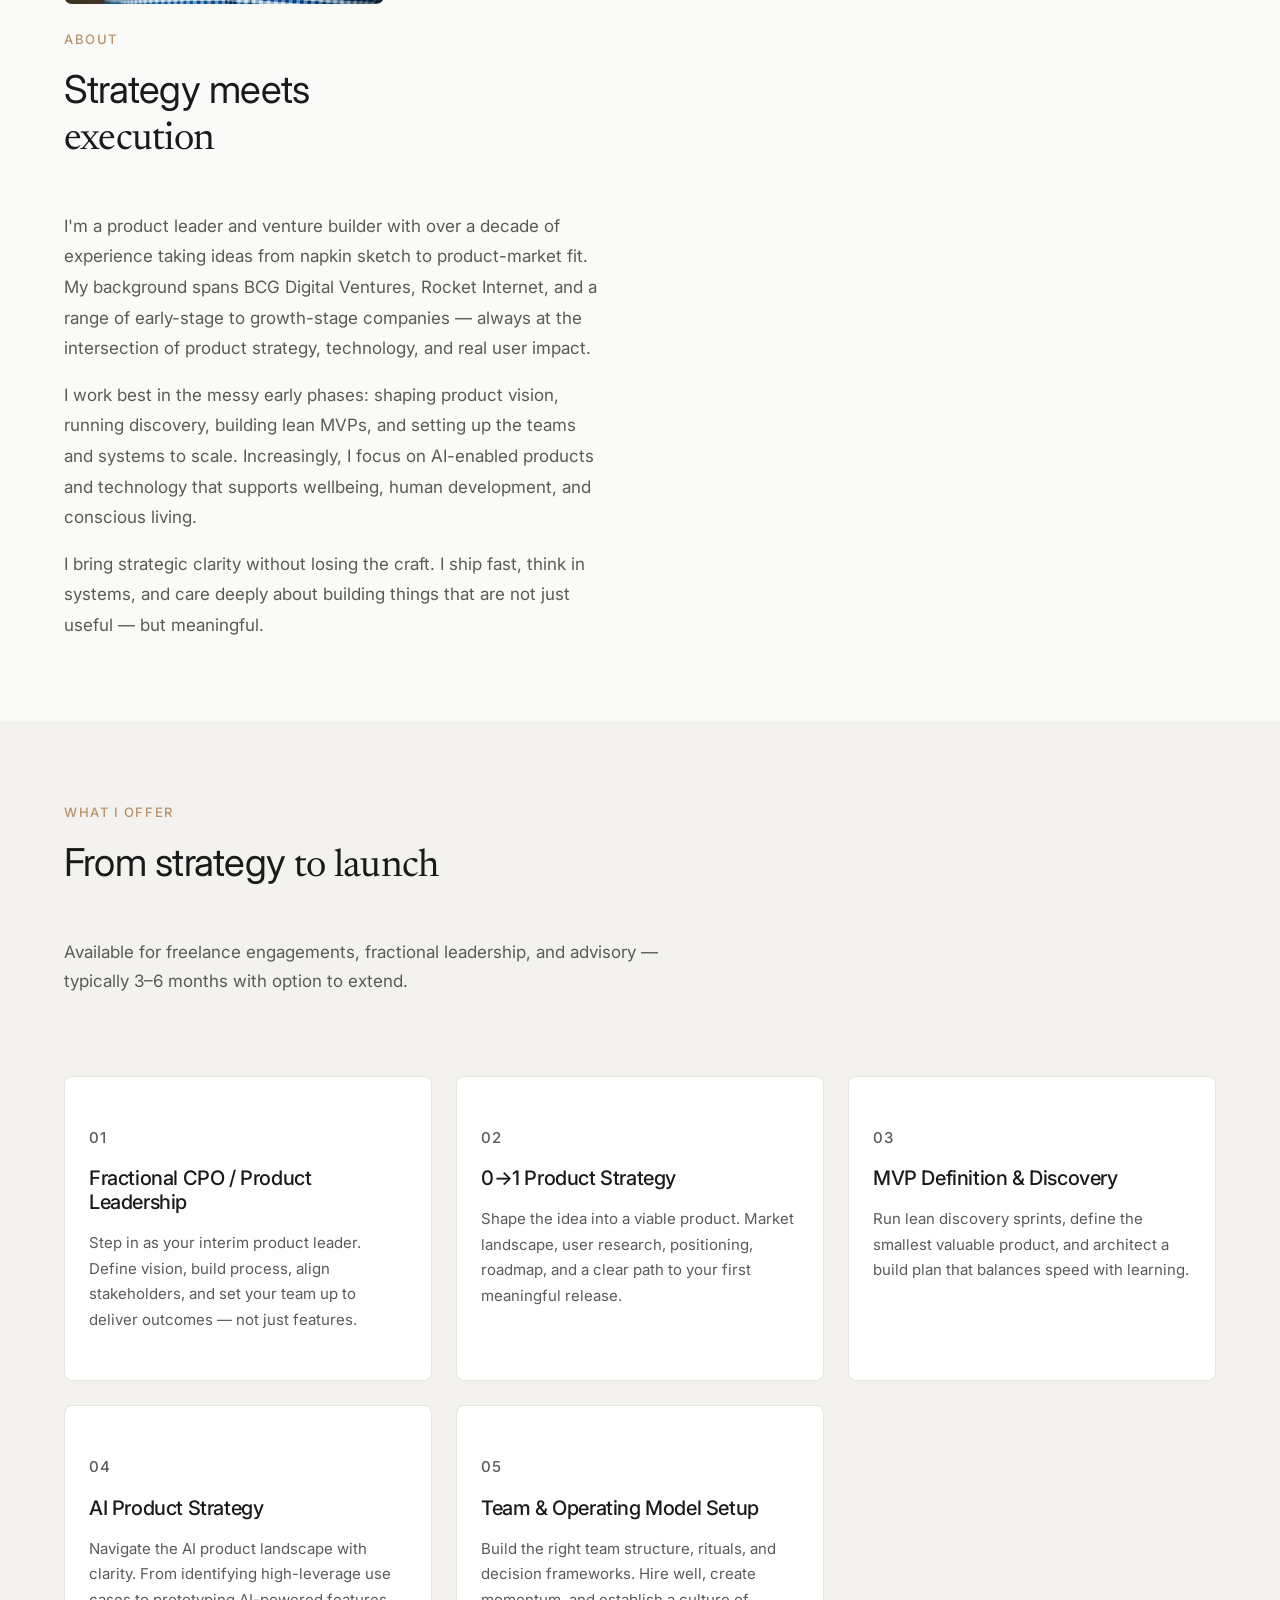
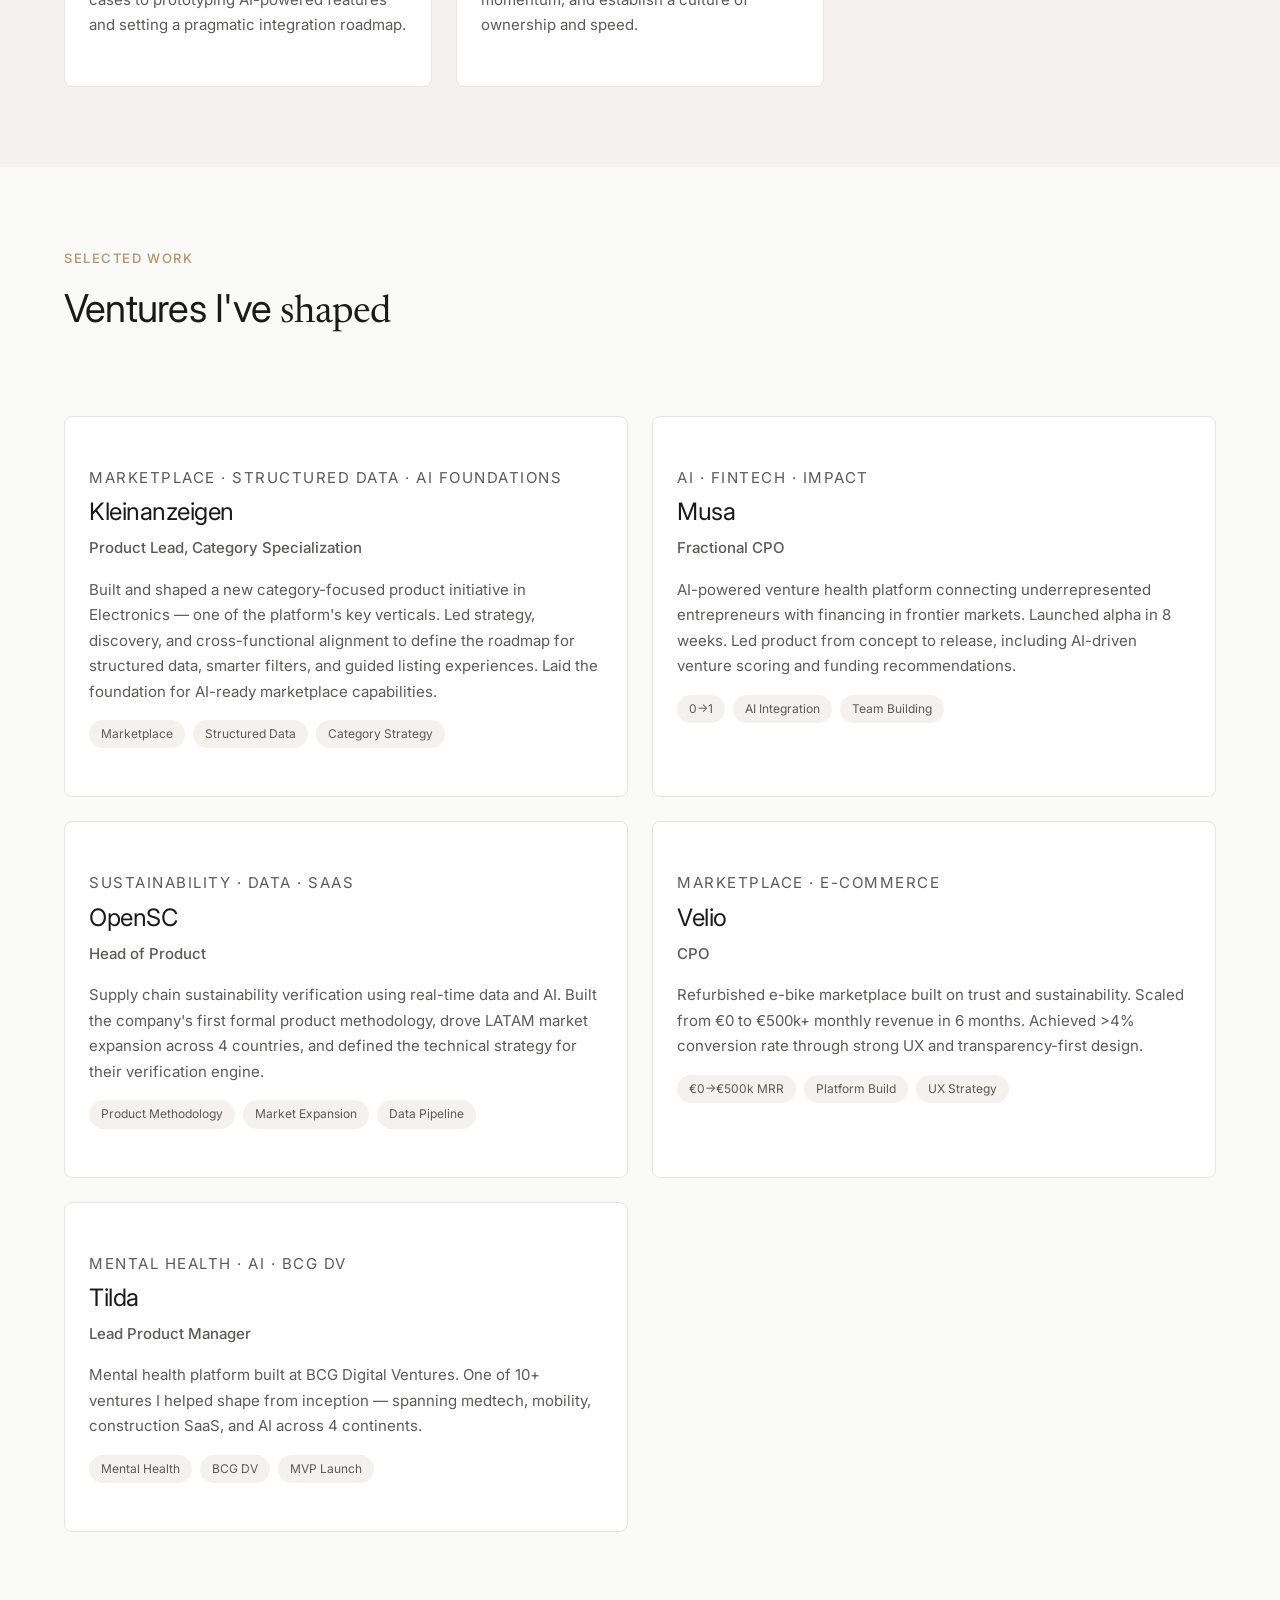
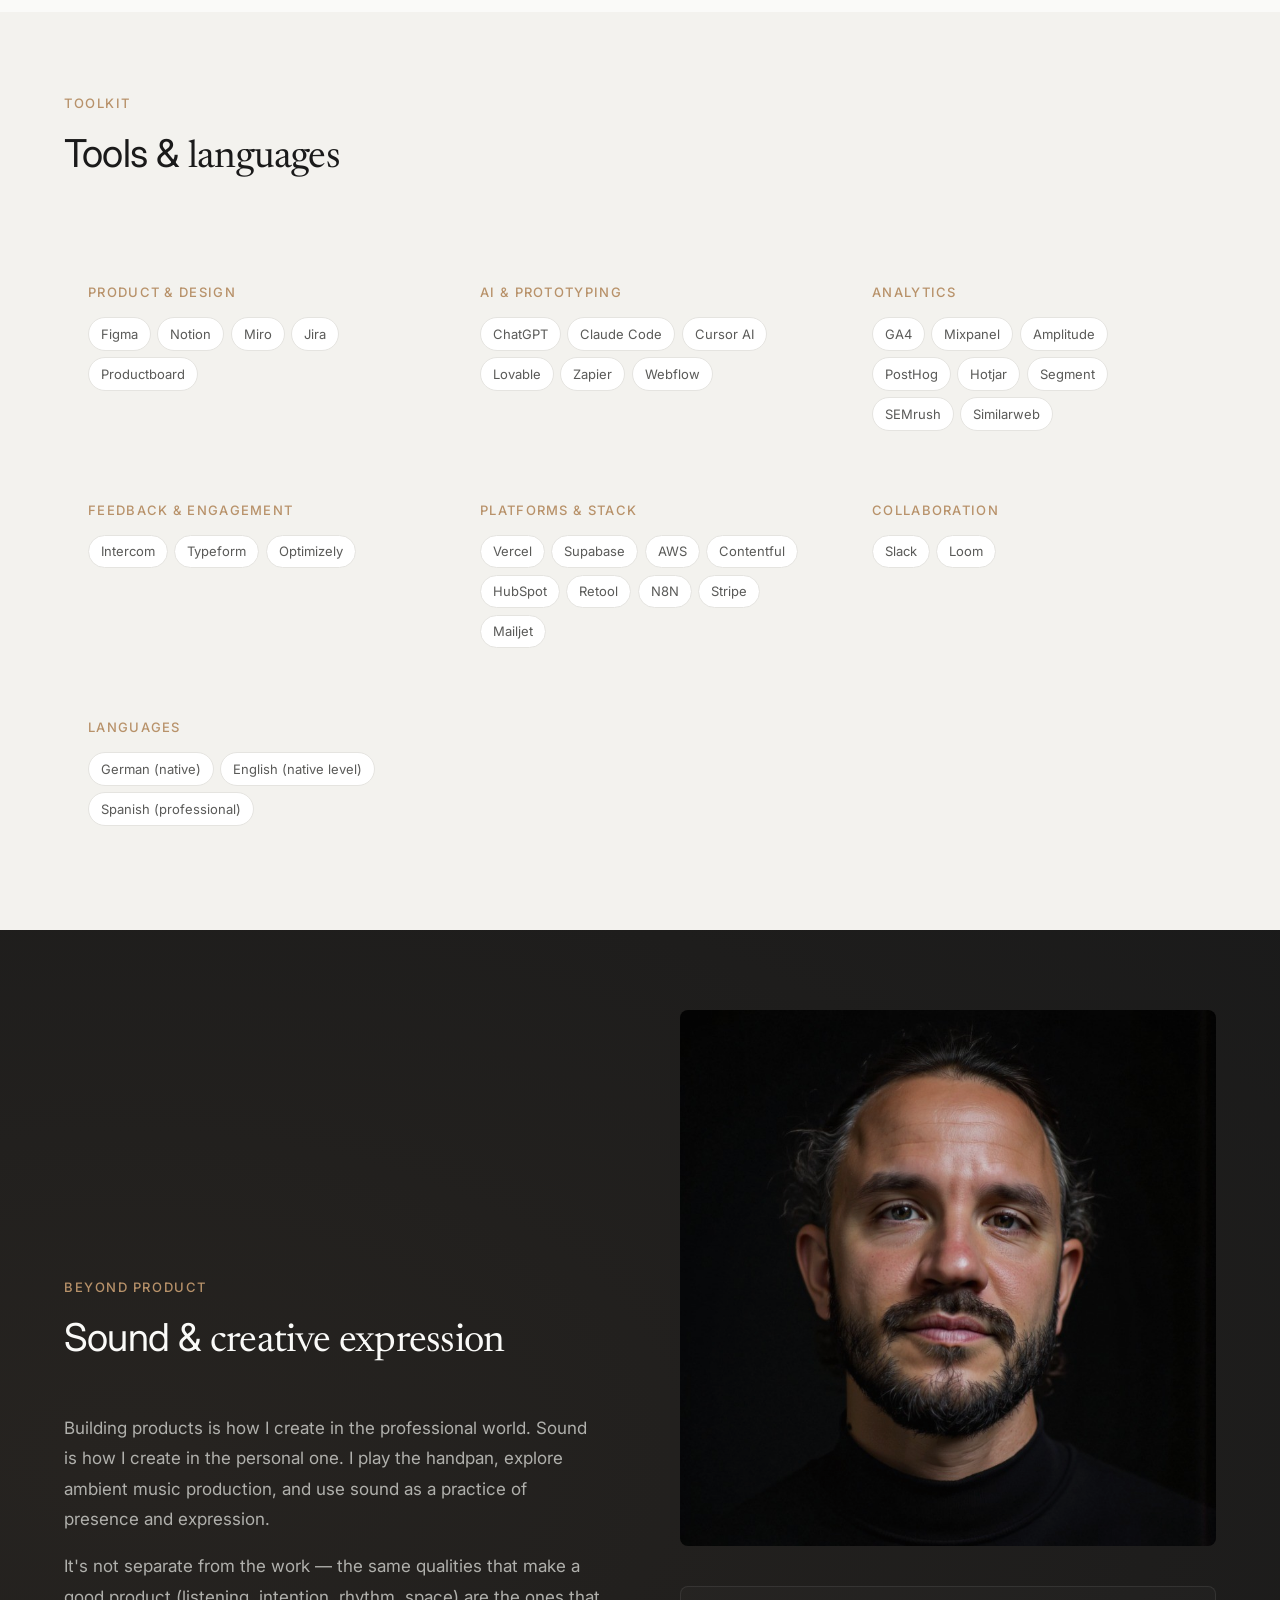
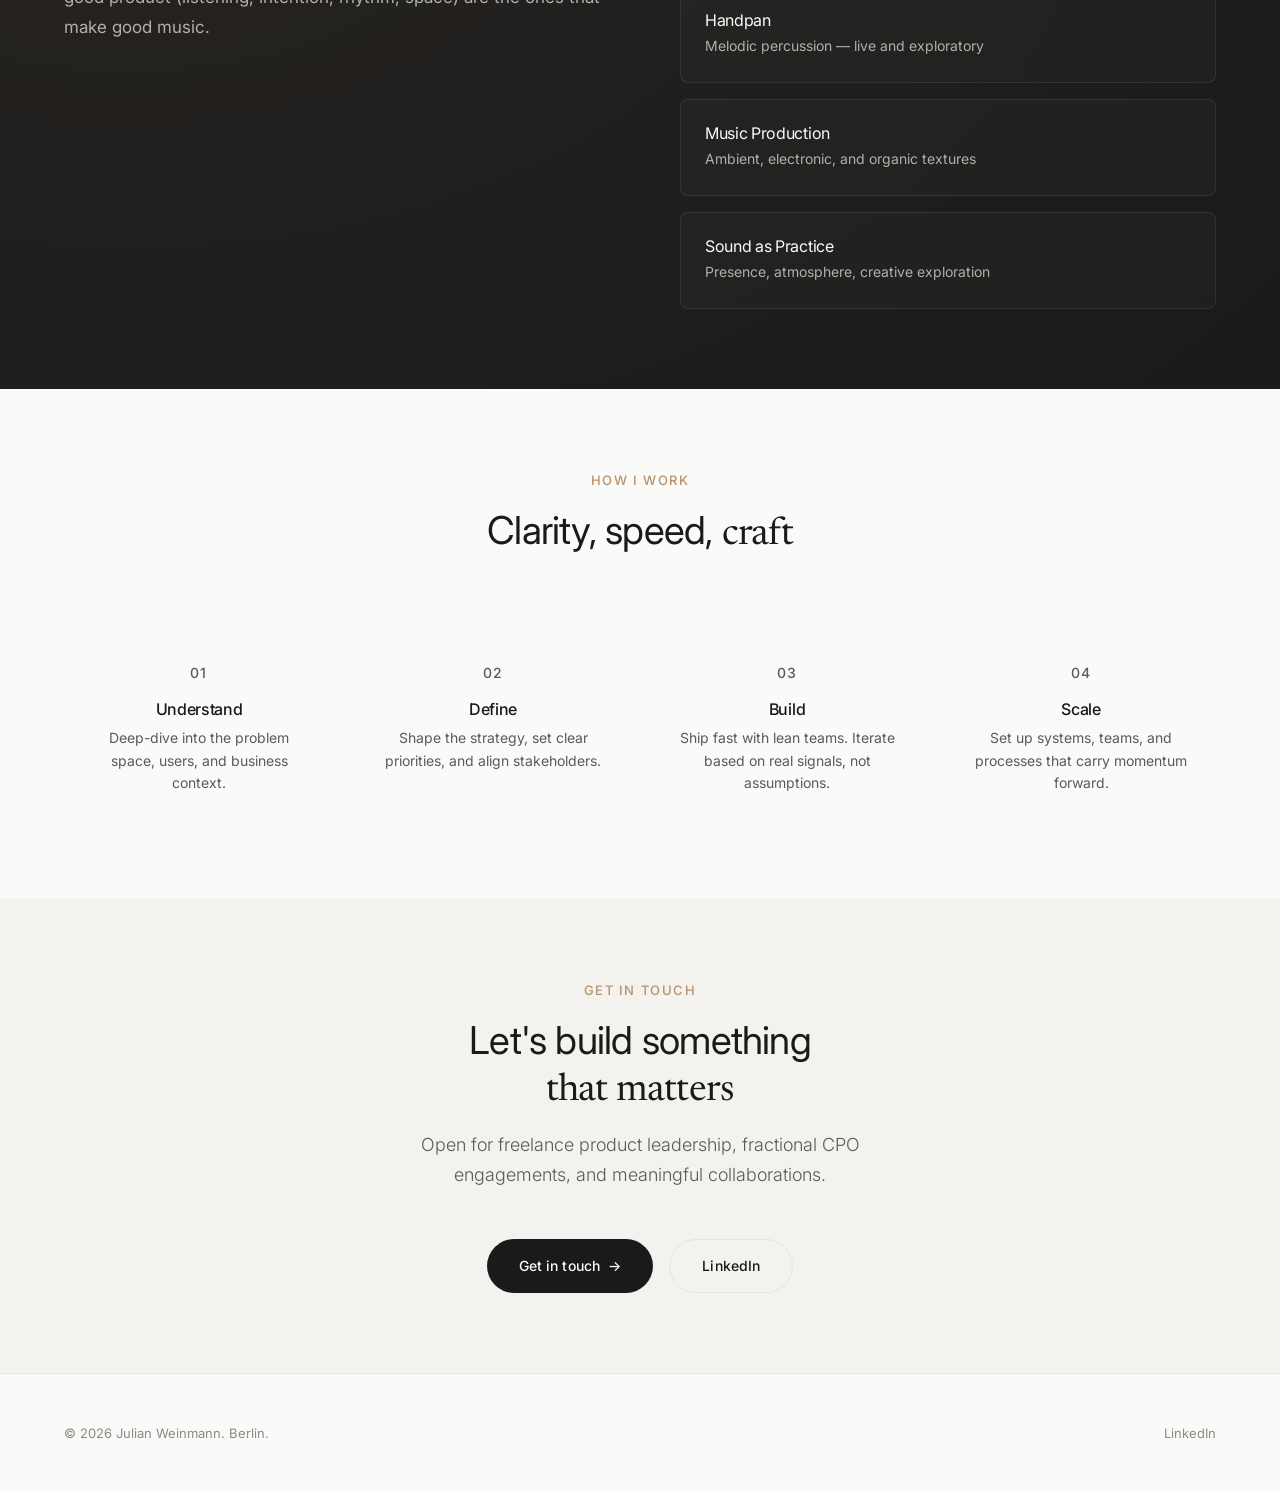
==== commit 57535c2e: "BCGX, photo crop, credibility styling" ====
--- a/index.html
+++ b/index.html
@@ -353,12 +353,19 @@
         }
 
         .credibility-item {
-            font-size: 0.8125rem;
+            font-size: 0.875rem;
             color: var(--color-text-muted);
-            letter-spacing: 0.06em;
+            letter-spacing: 0.08em;
             text-transform: uppercase;
-            font-weight: 500;
+            font-weight: 600;
             white-space: nowrap;
+        }
+
+        .credibility-item.credibility-logo {
+            font-size: 1rem;
+            color: var(--color-text-secondary);
+            font-weight: 600;
+            letter-spacing: 0.04em;
         }
 
         .credibility-divider {
@@ -387,9 +394,9 @@
             max-width: 320px;
             border-radius: var(--border-radius);
             margin-bottom: var(--space-md);
-            aspect-ratio: 1 / 1;
+            aspect-ratio: 3 / 4;
             object-fit: cover;
-            object-position: center top;
+            object-position: center 15%;
         }
 
         .sound-photo {
@@ -952,11 +959,11 @@
     <div class="credibility">
         <div class="container">
             <div class="credibility-items">
-                <span class="credibility-item">BCG Digital Ventures</span>
+                <span class="credibility-item credibility-logo">BCGX</span>
                 <span class="credibility-divider"></span>
-                <span class="credibility-item">Rocket Internet</span>
+                <span class="credibility-item credibility-logo">Rocket Internet</span>
                 <span class="credibility-divider"></span>
-                <span class="credibility-item">Kleinanzeigen</span>
+                <span class="credibility-item credibility-logo">Kleinanzeigen</span>
                 <span class="credibility-divider"></span>
                 <span class="credibility-item">10+ Ventures Built</span>
                 <span class="credibility-divider"></span>
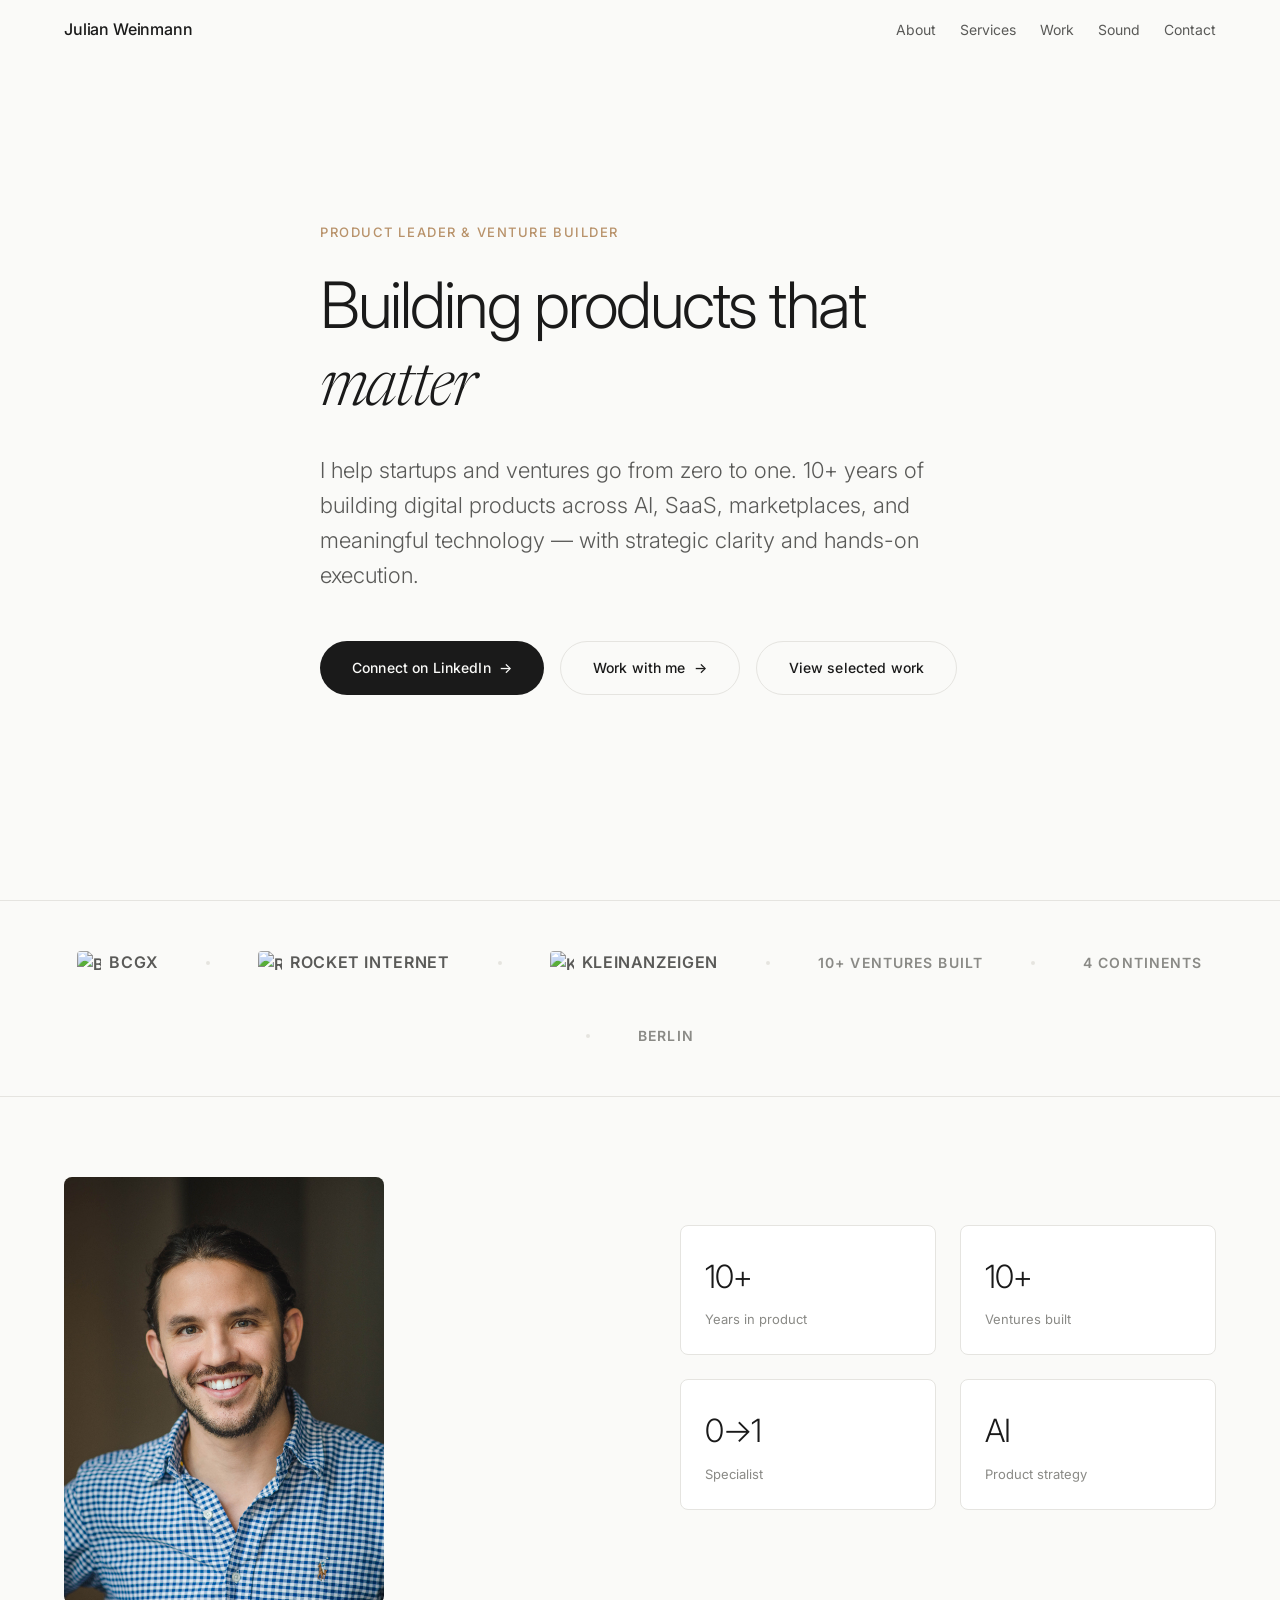
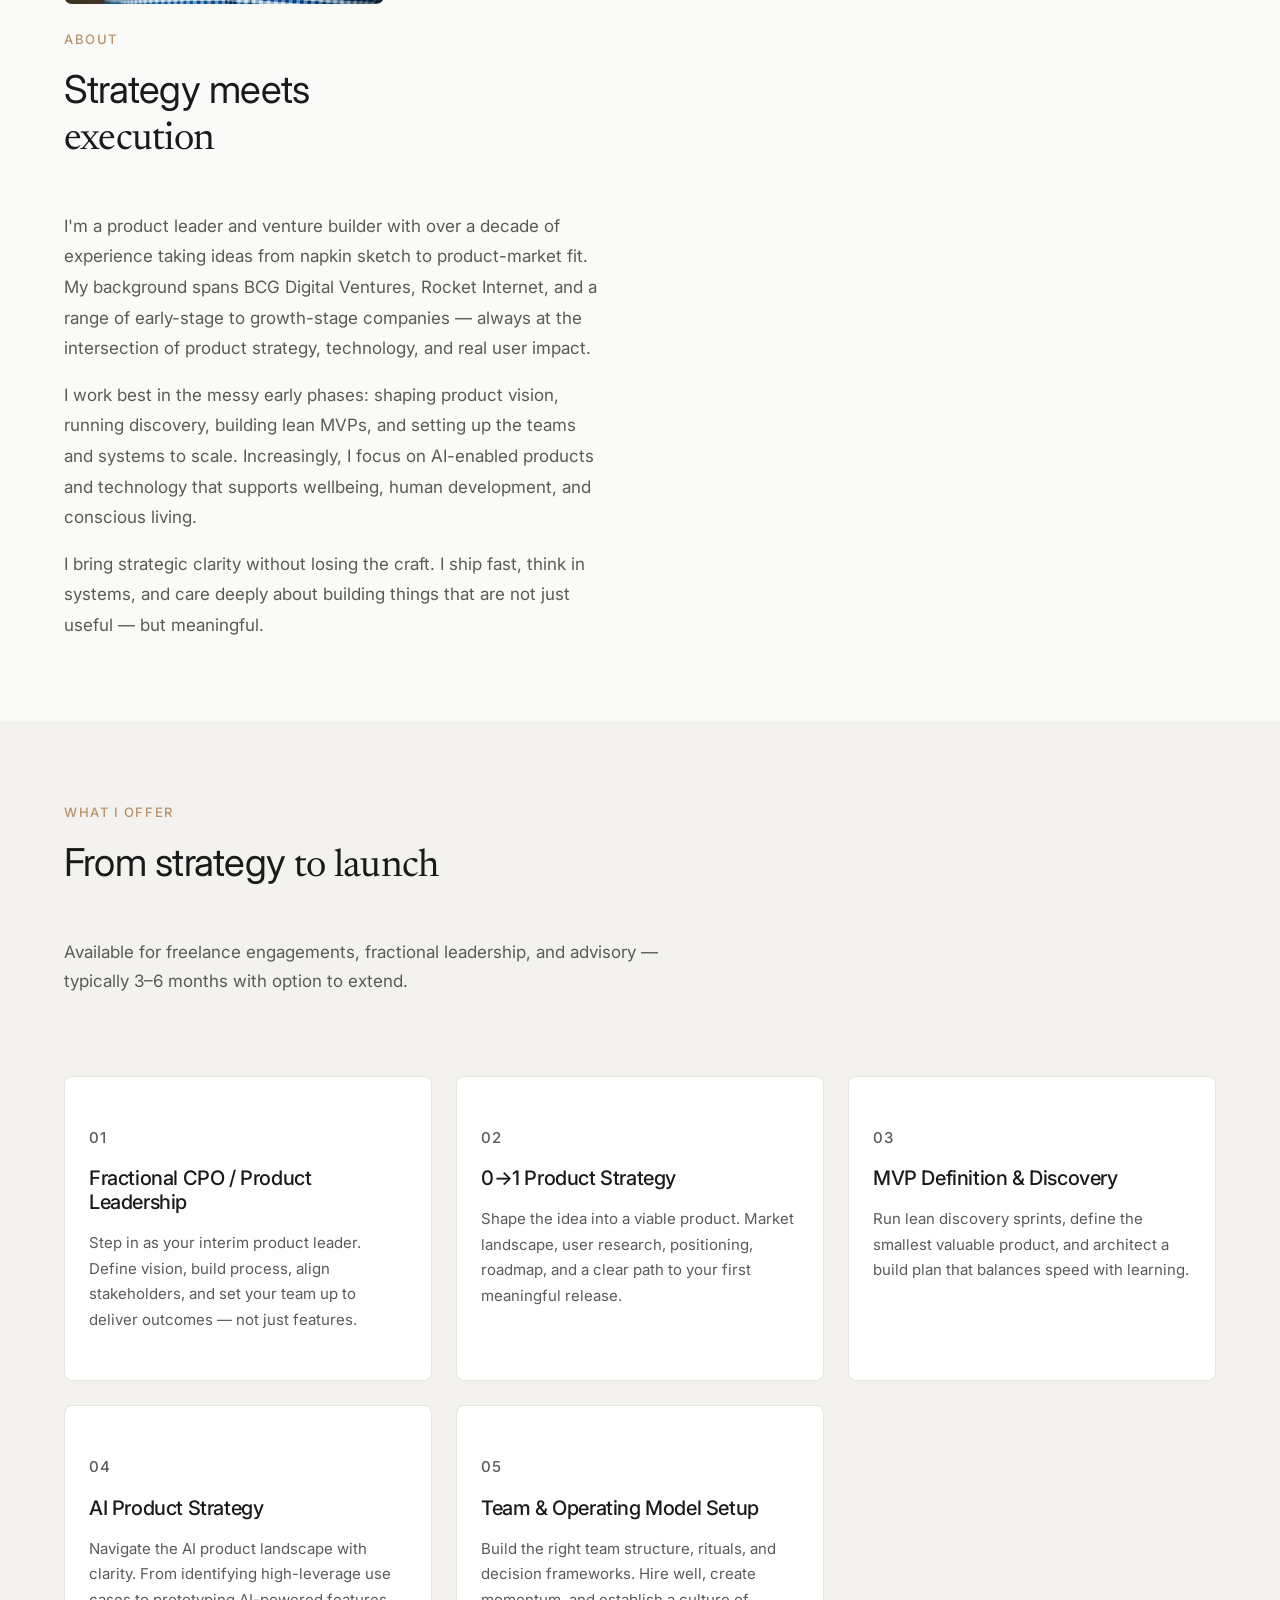
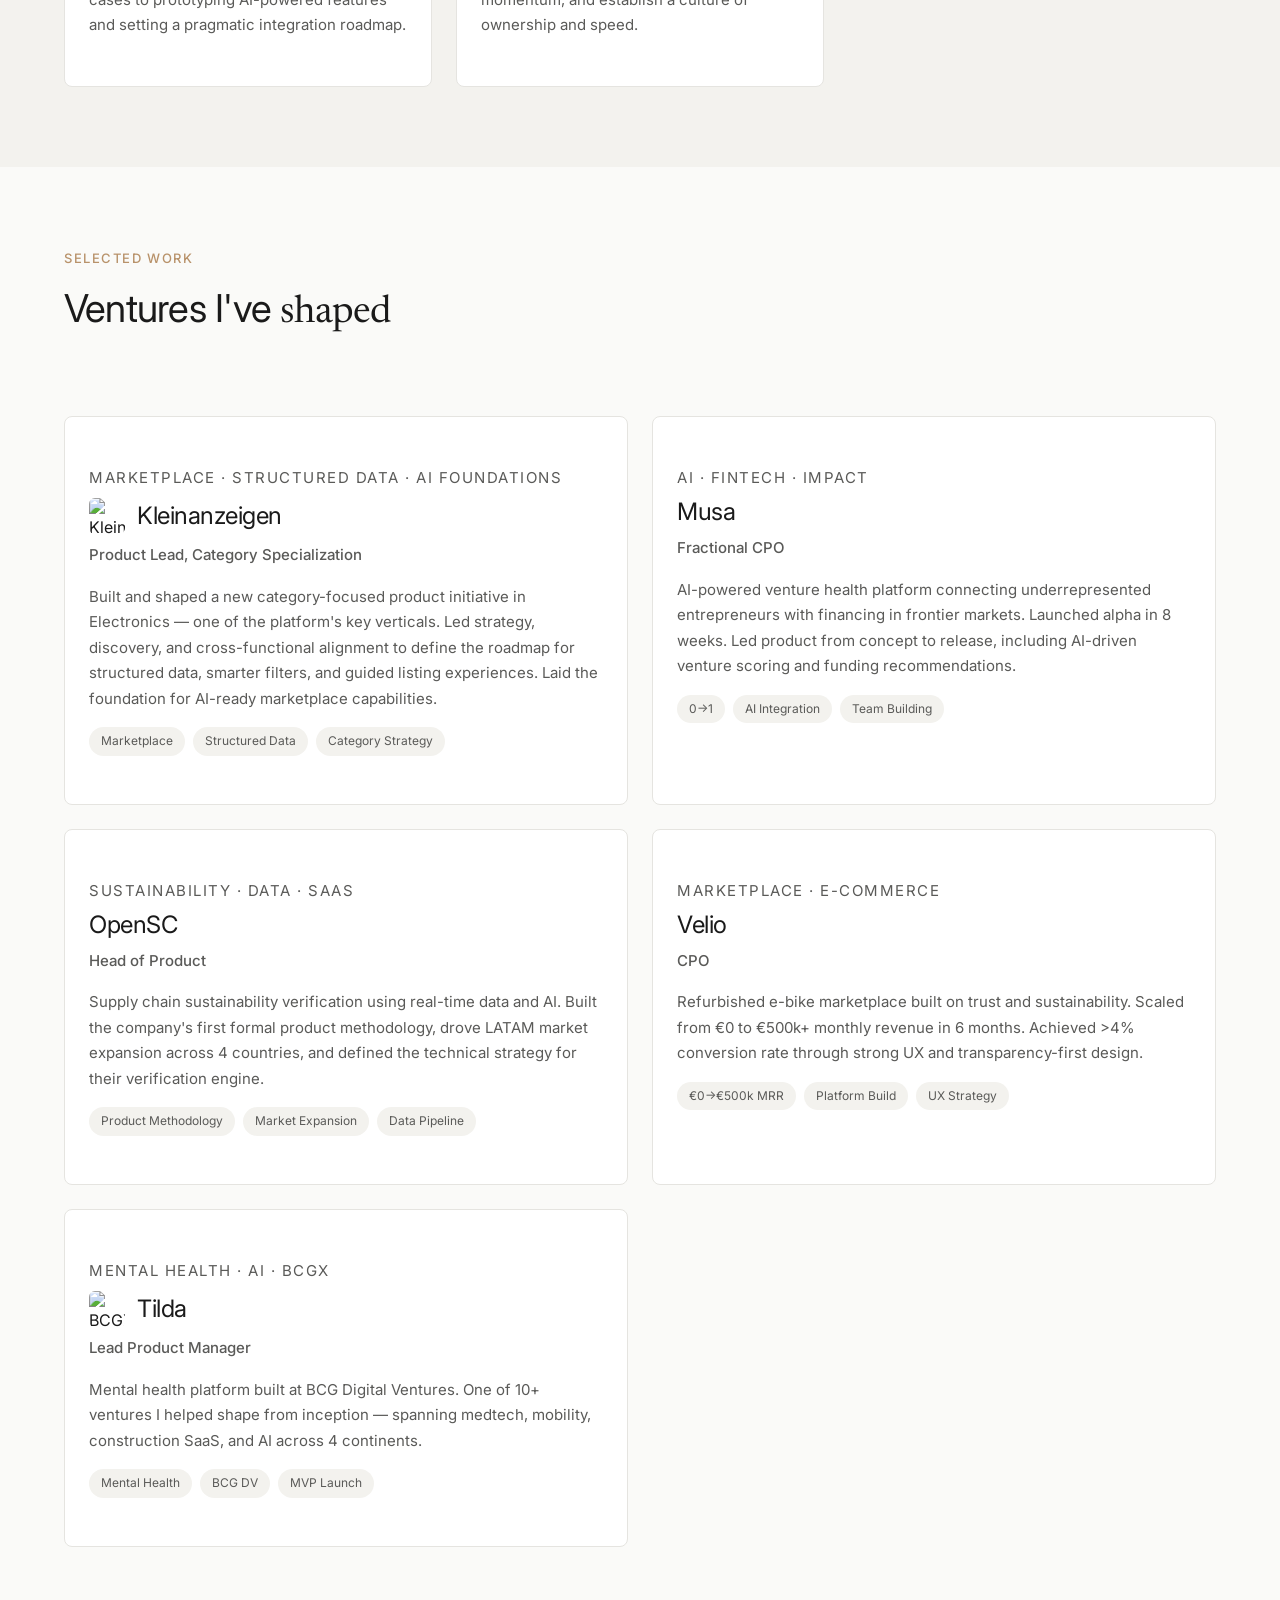
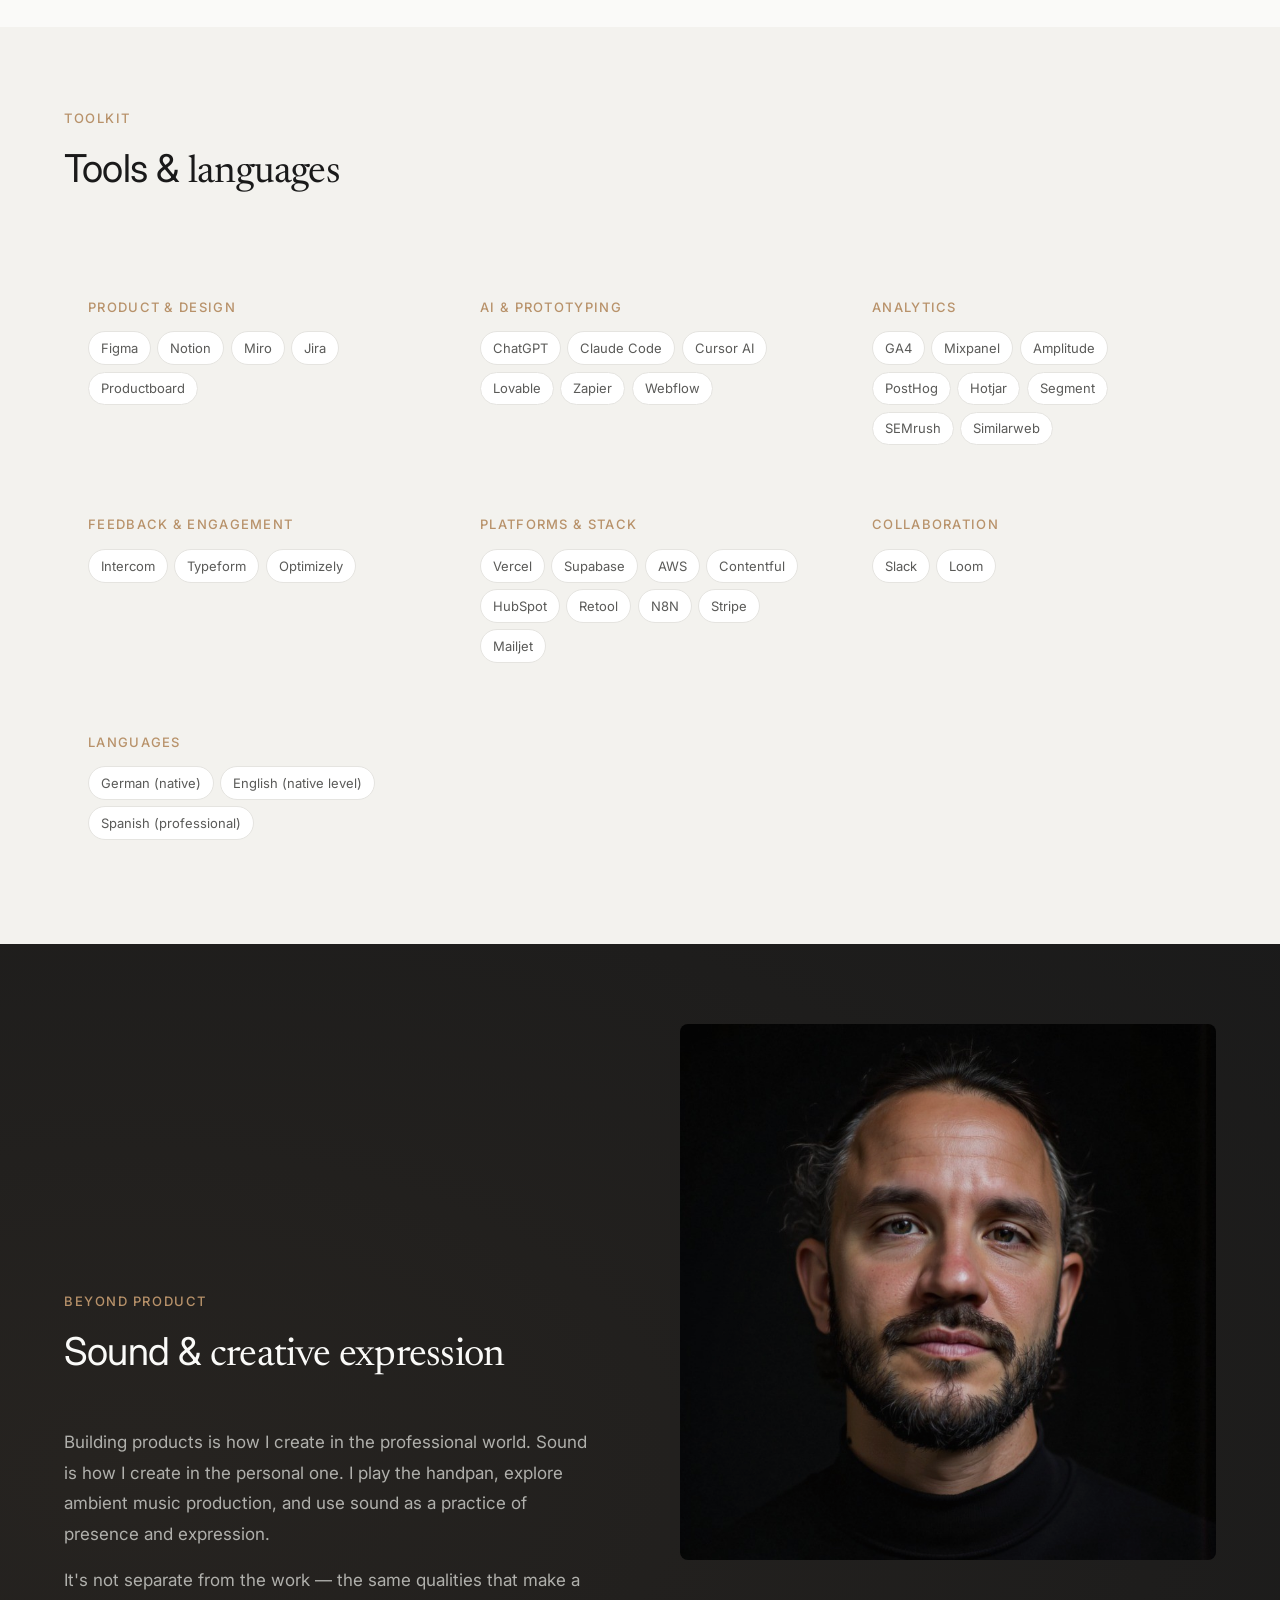
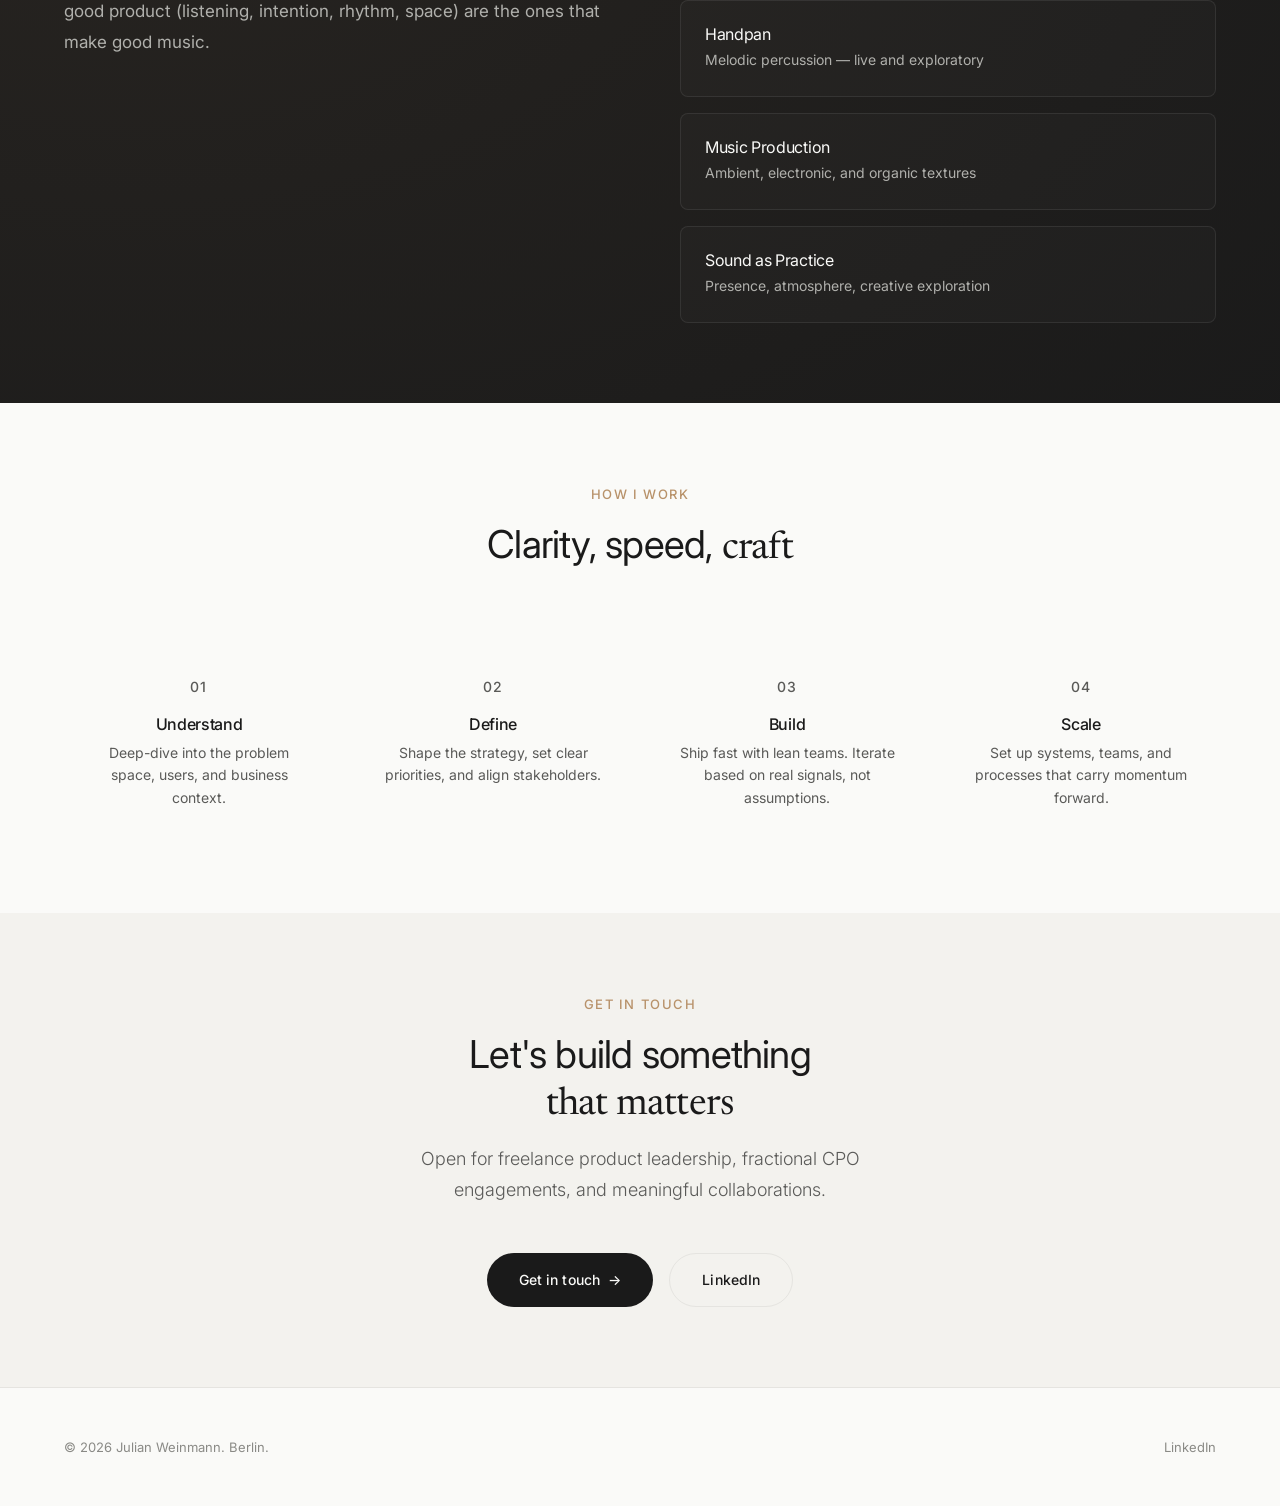
==== commit c901a4ac: "Add company logos" ====
--- a/index.html
+++ b/index.html
@@ -362,10 +362,35 @@
         }
 
         .credibility-item.credibility-logo {
+            display: flex;
+            align-items: center;
+            gap: 0.5rem;
             font-size: 1rem;
             color: var(--color-text-secondary);
             font-weight: 600;
             letter-spacing: 0.04em;
+        }
+
+        .credibility-logo-img {
+            width: 24px;
+            height: 24px;
+            border-radius: 4px;
+            object-fit: contain;
+        }
+
+        .work-card-header {
+            display: flex;
+            align-items: center;
+            gap: 0.75rem;
+            margin-bottom: var(--space-xs);
+        }
+
+        .work-card-logo {
+            width: 36px;
+            height: 36px;
+            border-radius: 6px;
+            object-fit: contain;
+            flex-shrink: 0;
         }
 
         .credibility-divider {
@@ -533,7 +558,7 @@
 
         .work-card h3 {
             font-size: 1.5rem;
-            margin-bottom: var(--space-xs);
+            margin-bottom: 0;
             font-weight: 400;
         }
 
@@ -959,11 +984,11 @@
     <div class="credibility">
         <div class="container">
             <div class="credibility-items">
-                <span class="credibility-item credibility-logo">BCGX</span>
+                <span class="credibility-item credibility-logo"><img src="https://logo.clearbit.com/bcg.com" alt="BCGX" class="credibility-logo-img" loading="lazy">BCGX</span>
                 <span class="credibility-divider"></span>
-                <span class="credibility-item credibility-logo">Rocket Internet</span>
+                <span class="credibility-item credibility-logo"><img src="https://logo.clearbit.com/rocketinternet.com" alt="Rocket Internet" class="credibility-logo-img" loading="lazy">Rocket Internet</span>
                 <span class="credibility-divider"></span>
-                <span class="credibility-item credibility-logo">Kleinanzeigen</span>
+                <span class="credibility-item credibility-logo"><img src="https://logo.clearbit.com/kleinanzeigen.de" alt="Kleinanzeigen" class="credibility-logo-img" loading="lazy">Kleinanzeigen</span>
                 <span class="credibility-divider"></span>
                 <span class="credibility-item">10+ Ventures Built</span>
                 <span class="credibility-divider"></span>
@@ -1084,7 +1109,10 @@
             <div class="work-grid">
                 <div class="work-card fade-in">
                     <p class="work-card-label">Marketplace · Structured Data · AI Foundations</p>
-                    <h3>Kleinanzeigen</h3>
+                    <div class="work-card-header">
+                        <img src="https://logo.clearbit.com/kleinanzeigen.de" alt="Kleinanzeigen" class="work-card-logo" loading="lazy">
+                        <h3>Kleinanzeigen</h3>
+                    </div>
                     <p class="work-card-role">Product Lead, Category Specialization</p>
                     <p>
                         Built and shaped a new category-focused product initiative in Electronics — one of the platform's key verticals. Led strategy, discovery, and cross-functional alignment to define the roadmap for structured data, smarter filters, and guided listing experiences. Laid the foundation for AI-ready marketplace capabilities.
@@ -1097,7 +1125,10 @@
                 </div>
                 <div class="work-card fade-in">
                     <p class="work-card-label">AI · Fintech · Impact</p>
-                    <h3>Musa</h3>
+                    <div class="work-card-header">
+                        <img src="https://logo.clearbit.com/musaapp.co" alt="Musa" class="work-card-logo" loading="lazy" onerror="this.style.display='none'">
+                        <h3>Musa</h3>
+                    </div>
                     <p class="work-card-role">Fractional CPO</p>
                     <p>
                         AI-powered venture health platform connecting underrepresented entrepreneurs with financing in frontier markets. Launched alpha in 8 weeks. Led product from concept to release, including AI-driven venture scoring and funding recommendations.
@@ -1110,7 +1141,10 @@
                 </div>
                 <div class="work-card fade-in">
                     <p class="work-card-label">Sustainability · Data · SaaS</p>
-                    <h3>OpenSC</h3>
+                    <div class="work-card-header">
+                        <img src="https://logo.clearbit.com/opensc.org" alt="OpenSC" class="work-card-logo" loading="lazy" onerror="this.style.display='none'">
+                        <h3>OpenSC</h3>
+                    </div>
                     <p class="work-card-role">Head of Product</p>
                     <p>
                         Supply chain sustainability verification using real-time data and AI. Built the company's first formal product methodology, drove LATAM market expansion across 4 countries, and defined the technical strategy for their verification engine.
@@ -1123,7 +1157,10 @@
                 </div>
                 <div class="work-card fade-in">
                     <p class="work-card-label">Marketplace · E-Commerce</p>
-                    <h3>Velio</h3>
+                    <div class="work-card-header">
+                        <img src="https://logo.clearbit.com/velio.de" alt="Velio" class="work-card-logo" loading="lazy" onerror="this.style.display='none'">
+                        <h3>Velio</h3>
+                    </div>
                     <p class="work-card-role">CPO</p>
                     <p>
                         Refurbished e-bike marketplace built on trust and sustainability. Scaled from €0 to €500k+ monthly revenue in 6 months. Achieved &gt;4% conversion rate through strong UX and transparency-first design.
@@ -1135,8 +1172,11 @@
                     </div>
                 </div>
                 <div class="work-card fade-in">
-                    <p class="work-card-label">Mental Health · AI · BCG DV</p>
-                    <h3>Tilda</h3>
+                    <p class="work-card-label">Mental Health · AI · BCGX</p>
+                    <div class="work-card-header">
+                        <img src="https://logo.clearbit.com/bcg.com" alt="BCGX" class="work-card-logo" loading="lazy">
+                        <h3>Tilda</h3>
+                    </div>
                     <p class="work-card-role">Lead Product Manager</p>
                     <p>
                         Mental health platform built at BCG Digital Ventures. One of 10+ ventures I helped shape from inception — spanning medtech, mobility, construction SaaS, and AI across 4 continents.
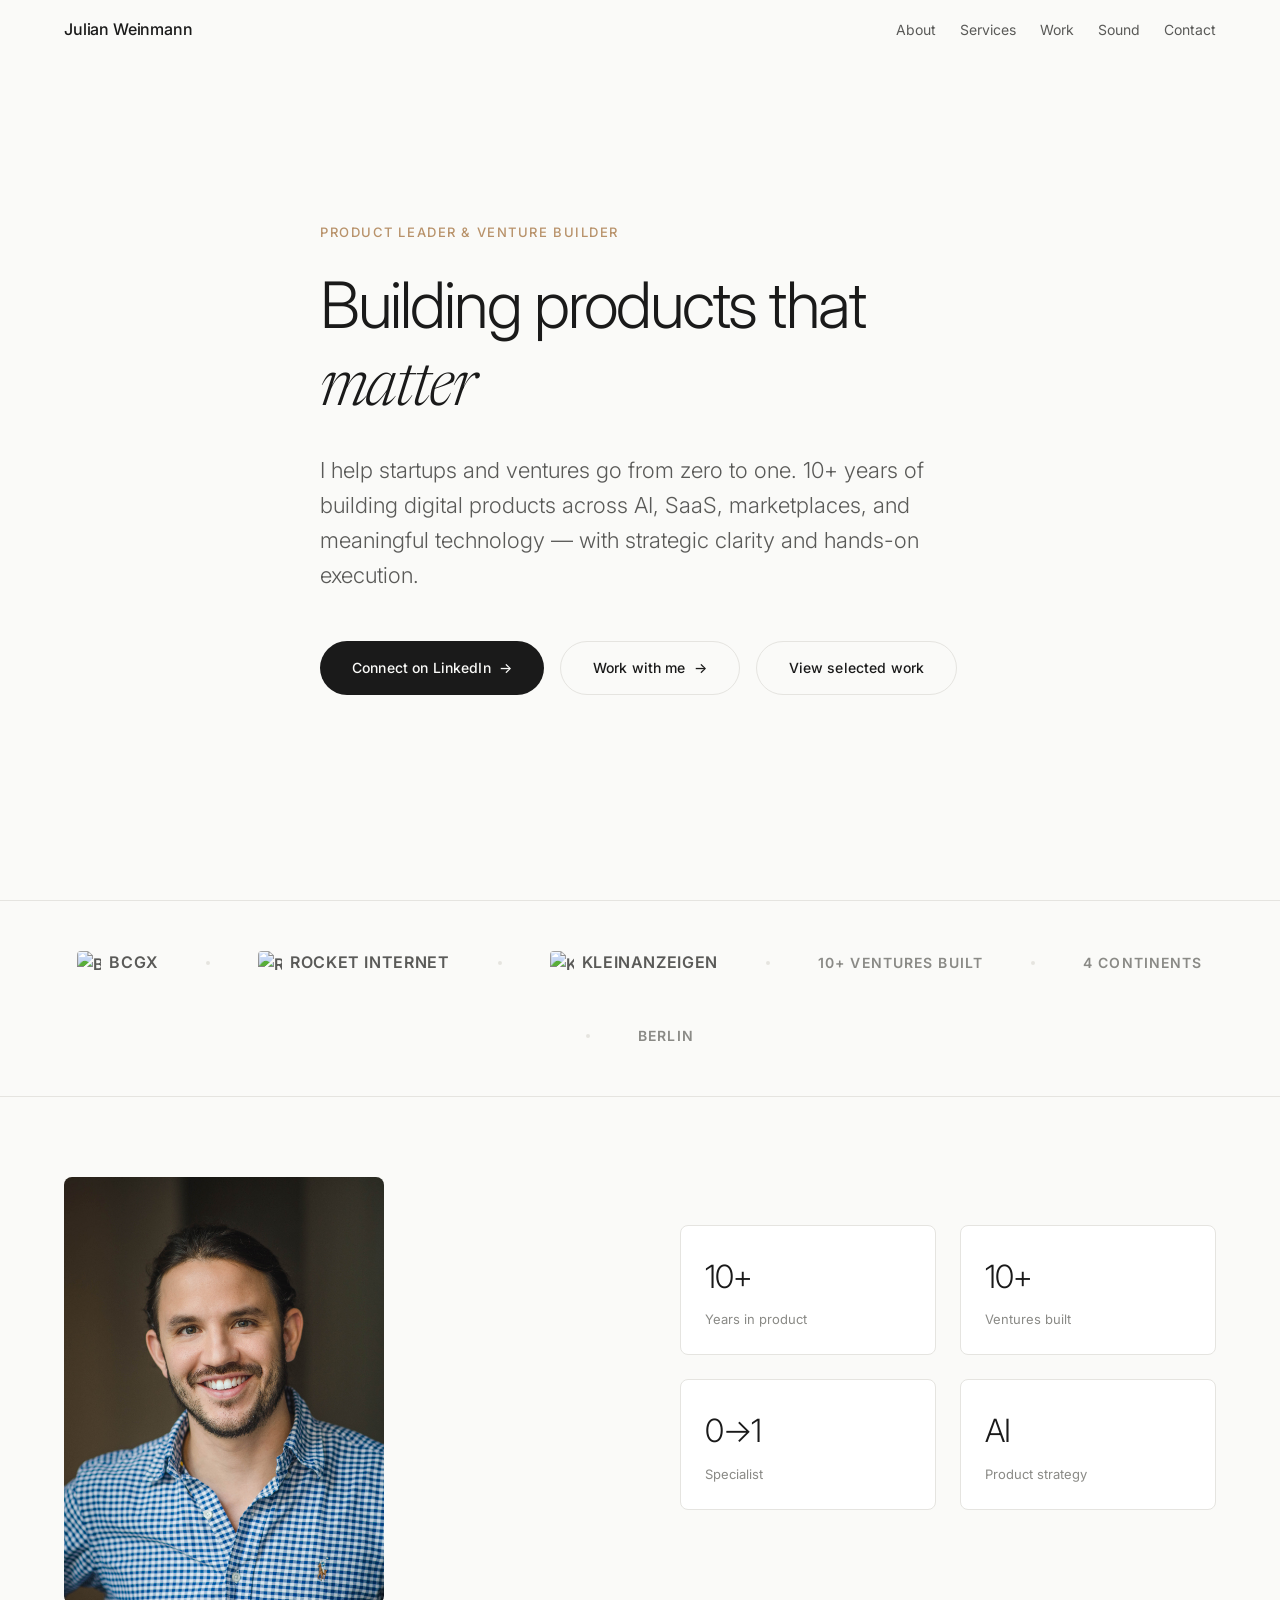
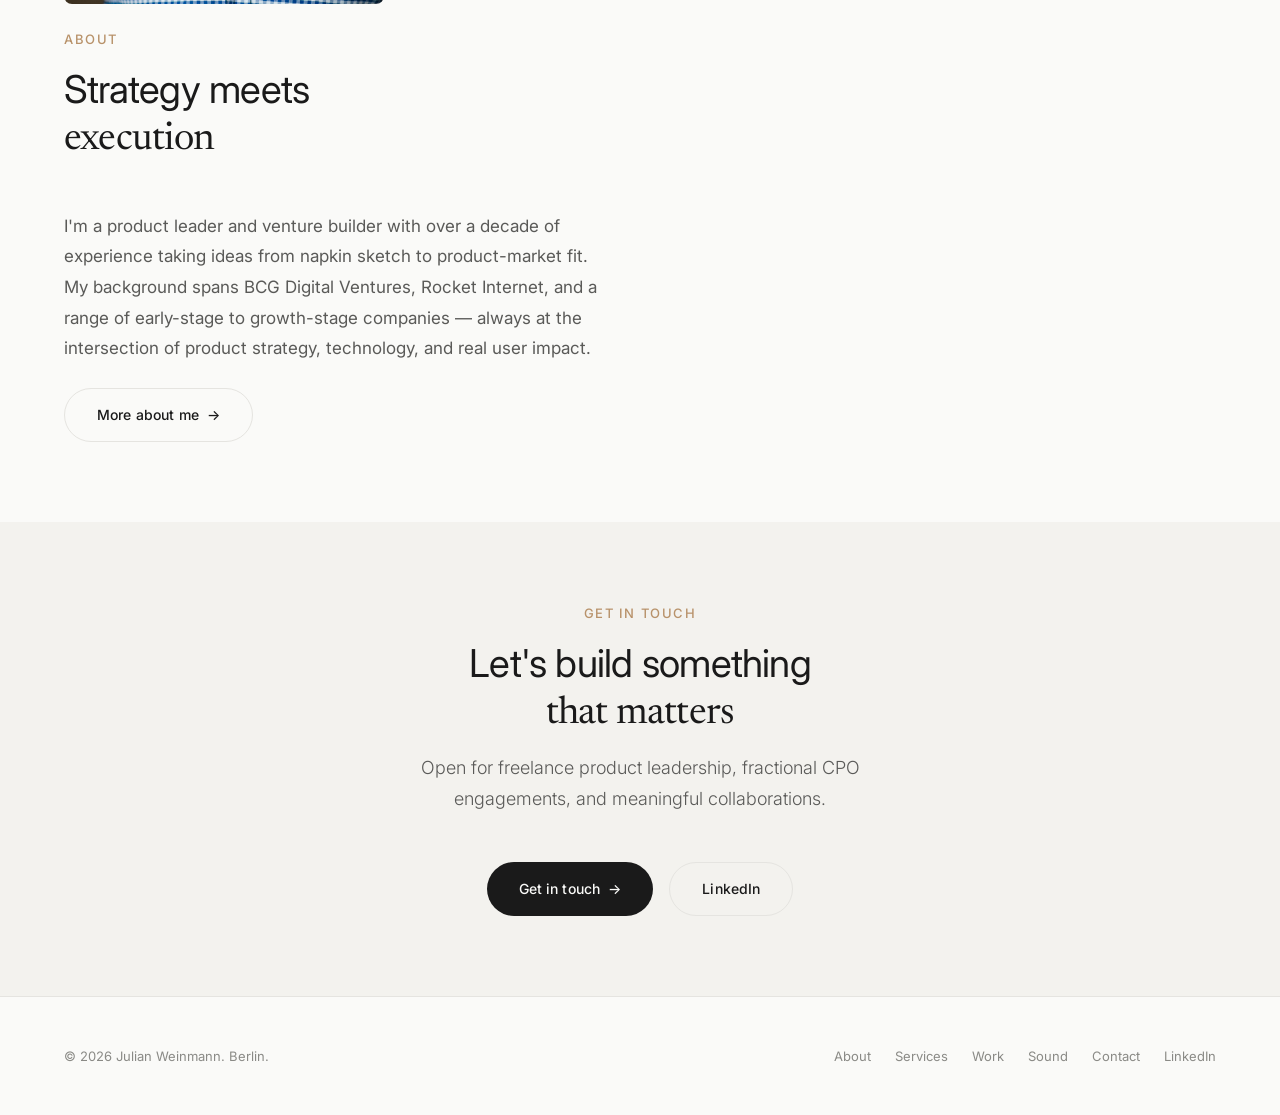
==== commit cb33f4a9: "Convert to multi-page site with sticky nav" ====
--- a/index.html
+++ b/index.html
@@ -45,919 +45,28 @@
     <link rel="preconnect" href="https://fonts.googleapis.com">
     <link rel="preconnect" href="https://fonts.gstatic.com" crossorigin>
     <link href="https://fonts.googleapis.com/css2?family=Inter:wght@300;400;500;600&family=Newsreader:ital,wght@0,300;0,400;0,500;1,300;1,400&display=swap" rel="stylesheet">
-    <style>
-        /* ============================================
-           CSS VARIABLES — edit these to customize
-           ============================================ */
-        :root {
-            --color-bg: #FAFAF8;
-            --color-bg-alt: #F3F2EE;
-            --color-text: #1A1A1A;
-            --color-text-secondary: #5A5A58;
-            --color-text-muted: #8A8A86;
-            --color-accent: #B8926A;
-            --color-accent-hover: #A07D58;
-            --color-border: #E5E4E0;
-            --color-card-bg: #FFFFFF;
-            --color-dark-bg: #1A1A1A;
-            --color-dark-text: #FAFAF8;
-            --color-dark-text-secondary: #B0B0AC;
-
-            --font-sans: 'Inter', -apple-system, BlinkMacSystemFont, 'Segoe UI', sans-serif;
-            --font-serif: 'Newsreader', Georgia, 'Times New Roman', serif;
-
-            --space-xs: 0.5rem;
-            --space-sm: 1rem;
-            --space-md: 1.5rem;
-            --space-lg: 3rem;
-            --space-xl: 5rem;
-            --space-2xl: 8rem;
-
-            --max-width: 1200px;
-            --max-width-narrow: 800px;
-            --border-radius: 8px;
-            --transition: 0.3s cubic-bezier(0.4, 0, 0.2, 1);
-        }
-
-        /* ============================================
-           RESET & BASE
-           ============================================ */
-        *, *::before, *::after {
-            margin: 0;
-            padding: 0;
-            box-sizing: border-box;
-        }
-
-        html {
-            scroll-behavior: smooth;
-            font-size: 16px;
-        }
-
-        body {
-            font-family: var(--font-sans);
-            color: var(--color-text);
-            background-color: var(--color-bg);
-            line-height: 1.7;
-            font-weight: 400;
-            -webkit-font-smoothing: antialiased;
-            -moz-osx-font-smoothing: grayscale;
-        }
-
-        img {
-            max-width: 100%;
-            display: block;
-        }
-
-        a {
-            color: inherit;
-            text-decoration: none;
-        }
-
-        /* ============================================
-           TYPOGRAPHY
-           ============================================ */
-        h1, h2, h3, h4 {
-            font-weight: 500;
-            line-height: 1.2;
-            letter-spacing: -0.02em;
-        }
-
-        h1 {
-            font-size: clamp(2.5rem, 5vw, 4rem);
-            font-weight: 300;
-            letter-spacing: -0.03em;
-        }
-
-        h2 {
-            font-size: clamp(1.75rem, 3vw, 2.5rem);
-            font-weight: 400;
-            margin-bottom: var(--space-lg);
-        }
-
-        h3 {
-            font-size: 1.25rem;
-            font-weight: 500;
-        }
-
-        .serif {
-            font-family: var(--font-serif);
-        }
-
-        .text-secondary {
-            color: var(--color-text-secondary);
-        }
-
-        .text-muted {
-            color: var(--color-text-muted);
-        }
-
-        .text-accent {
-            color: var(--color-accent);
-        }
-
-        /* ============================================
-           LAYOUT
-           ============================================ */
-        .container {
-            max-width: var(--max-width);
-            margin: 0 auto;
-            padding: 0 var(--space-md);
-        }
-
-        .container--narrow {
-            max-width: var(--max-width-narrow);
-        }
-
-        section {
-            padding: var(--space-xl) 0;
-        }
-
-        /* ============================================
-           NAVIGATION
-           ============================================ */
-        nav {
-            position: fixed;
-            top: 0;
-            left: 0;
-            right: 0;
-            z-index: 100;
-            padding: var(--space-sm) 0;
-            background: rgba(250, 250, 248, 0.9);
-            backdrop-filter: blur(20px);
-            -webkit-backdrop-filter: blur(20px);
-            border-bottom: 1px solid transparent;
-            transition: border-color var(--transition);
-        }
-
-        nav.scrolled {
-            border-bottom-color: var(--color-border);
-        }
-
-        nav .container {
-            display: flex;
-            justify-content: space-between;
-            align-items: center;
-        }
-
-        .nav-logo {
-            font-weight: 500;
-            font-size: 1rem;
-            letter-spacing: -0.01em;
-        }
-
-        .nav-links {
-            display: flex;
-            gap: var(--space-md);
-            list-style: none;
-        }
-
-        .nav-links a {
-            font-size: 0.875rem;
-            color: var(--color-text-secondary);
-            transition: color var(--transition);
-            font-weight: 400;
-        }
-
-        .nav-links a:hover {
-            color: var(--color-text);
-        }
-
-        .nav-toggle {
-            display: none;
-            background: none;
-            border: none;
-            cursor: pointer;
-            padding: var(--space-xs);
-        }
-
-        .nav-toggle span {
-            display: block;
-            width: 24px;
-            height: 2px;
-            background: var(--color-text);
-            margin: 5px 0;
-            transition: var(--transition);
-        }
-
-        /* ============================================
-           HERO
-           ============================================ */
-        .hero {
-            min-height: 100vh;
-            display: flex;
-            align-items: center;
-            padding-top: 6rem;
-            padding-bottom: var(--space-xl);
-        }
-
-        .hero-content {
-            max-width: 860px;
-        }
-
-        .hero-label {
-            font-size: 0.8125rem;
-            text-transform: uppercase;
-            letter-spacing: 0.12em;
-            color: var(--color-accent);
-            font-weight: 500;
-            margin-bottom: var(--space-md);
-        }
-
-        .hero h1 {
-            margin-bottom: var(--space-md);
-        }
-
-        .hero h1 .serif {
-            font-weight: 300;
-            font-style: italic;
-        }
-
-        .hero-subtitle {
-            font-size: clamp(1.125rem, 2vw, 1.375rem);
-            color: var(--color-text-secondary);
-            max-width: 640px;
-            line-height: 1.6;
-            margin-bottom: var(--space-lg);
-            font-weight: 300;
-        }
-
-        .hero-cta-group {
-            display: flex;
-            gap: var(--space-sm);
-            flex-wrap: wrap;
-        }
-
-        /* ============================================
-           BUTTONS
-           ============================================ */
-        .btn {
-            display: inline-flex;
-            align-items: center;
-            gap: 0.5rem;
-            padding: 0.875rem 2rem;
-            font-size: 0.875rem;
-            font-weight: 500;
-            font-family: var(--font-sans);
-            border-radius: 100px;
-            cursor: pointer;
-            transition: all var(--transition);
-            border: none;
-            letter-spacing: 0.01em;
-        }
-
-        .btn-primary {
-            background: var(--color-text);
-            color: var(--color-bg);
-        }
-
-        .btn-primary:hover {
-            background: #333;
-            transform: translateY(-1px);
-        }
-
-        .btn-secondary {
-            background: transparent;
-            color: var(--color-text);
-            border: 1px solid var(--color-border);
-        }
-
-        .btn-secondary:hover {
-            border-color: var(--color-text);
-            transform: translateY(-1px);
-        }
-
-        .btn-arrow::after {
-            content: '→';
-            transition: transform var(--transition);
-        }
-
-        .btn-arrow:hover::after {
-            transform: translateX(3px);
-        }
-
-        /* ============================================
-           CREDIBILITY STRIP
-           ============================================ */
-        .credibility {
-            padding: var(--space-lg) 0;
-            border-top: 1px solid var(--color-border);
-            border-bottom: 1px solid var(--color-border);
-        }
-
-        .credibility-items {
-            display: flex;
-            justify-content: center;
-            align-items: center;
-            gap: var(--space-lg);
-            flex-wrap: wrap;
-        }
-
-        .credibility-item {
-            font-size: 0.875rem;
-            color: var(--color-text-muted);
-            letter-spacing: 0.08em;
-            text-transform: uppercase;
-            font-weight: 600;
-            white-space: nowrap;
-        }
-
-        .credibility-item.credibility-logo {
-            display: flex;
-            align-items: center;
-            gap: 0.5rem;
-            font-size: 1rem;
-            color: var(--color-text-secondary);
-            font-weight: 600;
-            letter-spacing: 0.04em;
-        }
-
-        .credibility-logo-img {
-            width: 24px;
-            height: 24px;
-            border-radius: 4px;
-            object-fit: contain;
-        }
-
-        .work-card-header {
-            display: flex;
-            align-items: center;
-            gap: 0.75rem;
-            margin-bottom: var(--space-xs);
-        }
-
-        .work-card-logo {
-            width: 36px;
-            height: 36px;
-            border-radius: 6px;
-            object-fit: contain;
-            flex-shrink: 0;
-        }
-
-        .credibility-divider {
-            width: 4px;
-            height: 4px;
-            background: var(--color-border);
-            border-radius: 50%;
-        }
-
-        /* ============================================
-           ABOUT
-           ============================================ */
-        .about {
-            background: var(--color-bg);
-        }
-
-        .about-grid {
-            display: grid;
-            grid-template-columns: 1fr 1fr;
-            gap: var(--space-xl);
-            align-items: start;
-        }
-
-        .about-photo {
-            width: 100%;
-            max-width: 320px;
-            border-radius: var(--border-radius);
-            margin-bottom: var(--space-md);
-            aspect-ratio: 3 / 4;
-            object-fit: cover;
-            object-position: center 15%;
-        }
-
-        .sound-photo {
-            width: 100%;
-            border-radius: var(--border-radius);
-            aspect-ratio: 1 / 1;
-            object-fit: cover;
-            object-position: center;
-            margin-bottom: var(--space-md);
-            opacity: 0.9;
-        }
-
-        .about-label {
-            font-size: 0.8125rem;
-            text-transform: uppercase;
-            letter-spacing: 0.12em;
-            color: var(--color-accent);
-            font-weight: 500;
-            margin-bottom: var(--space-sm);
-        }
-
-        .about-text {
-            font-size: 1.0625rem;
-            color: var(--color-text-secondary);
-            line-height: 1.8;
-        }
-
-        .about-text p + p {
-            margin-top: var(--space-sm);
-        }
-
-        .about-highlights {
-            display: grid;
-            grid-template-columns: 1fr 1fr;
-            gap: var(--space-md);
-            margin-top: var(--space-lg);
-        }
-
-        .highlight-item {
-            padding: var(--space-md);
-            background: var(--color-card-bg);
-            border-radius: var(--border-radius);
-            border: 1px solid var(--color-border);
-        }
-
-        .highlight-number {
-            font-size: 2rem;
-            font-weight: 300;
-            letter-spacing: -0.03em;
-            color: var(--color-text);
-            margin-bottom: 0.25rem;
-        }
-
-        .highlight-label {
-            font-size: 0.8125rem;
-            color: var(--color-text-muted);
-        }
-
-        /* ============================================
-           SERVICES
-           ============================================ */
-        .services {
-            background: var(--color-bg-alt);
-        }
-
-        .services-grid {
-            display: grid;
-            grid-template-columns: repeat(auto-fit, minmax(320px, 1fr));
-            gap: var(--space-md);
-        }
-
-        .service-card {
-            padding: var(--space-lg) var(--space-md);
-            background: var(--color-card-bg);
-            border-radius: var(--border-radius);
-            border: 1px solid var(--color-border);
-            transition: all var(--transition);
-        }
-
-        .service-card:hover {
-            transform: translateY(-2px);
-            box-shadow: 0 8px 30px rgba(0,0,0,0.04);
-        }
-
-        .service-number {
-            font-size: 0.75rem;
-            color: var(--color-accent);
-            font-weight: 500;
-            margin-bottom: var(--space-sm);
-            letter-spacing: 0.08em;
-        }
-
-        .service-card h3 {
-            margin-bottom: var(--space-sm);
-        }
-
-        .service-card p {
-            font-size: 0.9375rem;
-            color: var(--color-text-secondary);
-            line-height: 1.7;
-        }
-
-        /* ============================================
-           SELECTED WORK
-           ============================================ */
-        .work-grid {
-            display: grid;
-            grid-template-columns: 1fr 1fr;
-            gap: var(--space-md);
-        }
-
-        .work-card {
-            padding: var(--space-lg) var(--space-md);
-            background: var(--color-card-bg);
-            border-radius: var(--border-radius);
-            border: 1px solid var(--color-border);
-            transition: all var(--transition);
-            position: relative;
-            overflow: hidden;
-        }
-
-        .work-card:hover {
-            transform: translateY(-2px);
-            box-shadow: 0 8px 30px rgba(0,0,0,0.04);
-        }
-
-        .work-card-label {
-            font-size: 0.75rem;
-            text-transform: uppercase;
-            letter-spacing: 0.1em;
-            color: var(--color-text-muted);
-            margin-bottom: var(--space-xs);
-        }
-
-        .work-card h3 {
-            font-size: 1.5rem;
-            margin-bottom: 0;
-            font-weight: 400;
-        }
-
-        .work-card-role {
-            font-size: 0.875rem;
-            color: var(--color-accent);
-            font-weight: 500;
-            margin-bottom: var(--space-sm);
-        }
-
-        .work-card p {
-            font-size: 0.9375rem;
-            color: var(--color-text-secondary);
-            line-height: 1.7;
-        }
-
-        .work-card-tags {
-            display: flex;
-            gap: 0.5rem;
-            flex-wrap: wrap;
-            margin-top: var(--space-sm);
-        }
-
-        .tag {
-            font-size: 0.75rem;
-            padding: 0.25rem 0.75rem;
-            background: var(--color-bg-alt);
-            border-radius: 100px;
-            color: var(--color-text-secondary);
-        }
-
-        /* ============================================
-           TOOLING
-           ============================================ */
-        .tooling {
-            background: var(--color-bg-alt);
-        }
-
-        .tooling-grid {
-            display: grid;
-            grid-template-columns: repeat(auto-fit, minmax(280px, 1fr));
-            gap: var(--space-md);
-        }
-
-        .tooling-category {
-            padding: var(--space-md);
-        }
-
-        .tooling-category h4 {
-            font-size: 0.8125rem;
-            text-transform: uppercase;
-            letter-spacing: 0.1em;
-            color: var(--color-accent);
-            font-weight: 500;
-            margin-bottom: var(--space-sm);
-        }
-
-        .tooling-tags {
-            display: flex;
-            flex-wrap: wrap;
-            gap: 0.4rem;
-        }
-
-        .tooling-tag {
-            font-size: 0.8125rem;
-            padding: 0.3rem 0.75rem;
-            background: var(--color-card-bg);
-            border: 1px solid var(--color-border);
-            border-radius: 100px;
-            color: var(--color-text-secondary);
-            white-space: nowrap;
-        }
-
-        /* ============================================
-           SOUND & MUSIC
-           ============================================ */
-        .sound {
-            background: var(--color-dark-bg);
-            color: var(--color-dark-text);
-            position: relative;
-            overflow: hidden;
-        }
-
-        .sound::before {
-            content: '';
-            position: absolute;
-            top: -50%;
-            left: -50%;
-            width: 200%;
-            height: 200%;
-            background: radial-gradient(ellipse at 30% 50%, rgba(184, 146, 106, 0.08) 0%, transparent 60%);
-            pointer-events: none;
-        }
-
-        .sound .container {
-            position: relative;
-        }
-
-        .sound h2 {
-            color: var(--color-dark-text);
-        }
-
-        .sound-content {
-            display: grid;
-            grid-template-columns: 1fr 1fr;
-            gap: var(--space-xl);
-            align-items: center;
-        }
-
-        .sound-text {
-            font-size: 1.0625rem;
-            color: var(--color-dark-text-secondary);
-            line-height: 1.8;
-        }
-
-        .sound-text p + p {
-            margin-top: var(--space-sm);
-        }
-
-        .sound-visual {
-            display: flex;
-            flex-direction: column;
-            gap: var(--space-sm);
-        }
-
-        .sound-item {
-            padding: var(--space-md);
-            border: 1px solid rgba(255,255,255,0.08);
-            border-radius: var(--border-radius);
-            transition: all var(--transition);
-            background: rgba(255,255,255,0.02);
-        }
-
-        .sound-item:hover {
-            border-color: rgba(184, 146, 106, 0.3);
-            background: rgba(255,255,255,0.04);
-        }
-
-        .sound-item h4 {
-            font-size: 1rem;
-            font-weight: 400;
-            margin-bottom: 0.25rem;
-            color: var(--color-dark-text);
-        }
-
-        .sound-item p {
-            font-size: 0.875rem;
-            color: var(--color-dark-text-secondary);
-        }
-
-        /* ============================================
-           HOW I WORK
-           ============================================ */
-        .process {
-            background: var(--color-bg);
-        }
-
-        .process-grid {
-            display: grid;
-            grid-template-columns: repeat(4, 1fr);
-            gap: var(--space-md);
-        }
-
-        .process-step {
-            text-align: center;
-            padding: var(--space-md);
-        }
-
-        .process-step-number {
-            font-size: 0.75rem;
-            font-weight: 500;
-            color: var(--color-accent);
-            letter-spacing: 0.08em;
-            margin-bottom: var(--space-sm);
-        }
-
-        .process-step h4 {
-            font-size: 1rem;
-            margin-bottom: 0.5rem;
-        }
-
-        .process-step p {
-            font-size: 0.875rem;
-            color: var(--color-text-secondary);
-            line-height: 1.6;
-        }
-
-        /* ============================================
-           CTA
-           ============================================ */
-        .cta {
-            background: var(--color-bg-alt);
-            text-align: center;
-        }
-
-        .cta h2 {
-            margin-bottom: var(--space-sm);
-        }
-
-        .cta-subtitle {
-            font-size: 1.125rem;
-            color: var(--color-text-secondary);
-            margin-bottom: var(--space-lg);
-            max-width: 500px;
-            margin-left: auto;
-            margin-right: auto;
-            font-weight: 300;
-        }
-
-        .cta-buttons {
-            display: flex;
-            justify-content: center;
-            gap: var(--space-sm);
-            flex-wrap: wrap;
-        }
-
-        /* ============================================
-           FOOTER
-           ============================================ */
-        footer {
-            padding: var(--space-lg) 0;
-            border-top: 1px solid var(--color-border);
-        }
-
-        footer .container {
-            display: flex;
-            justify-content: space-between;
-            align-items: center;
-        }
-
-        .footer-text {
-            font-size: 0.8125rem;
-            color: var(--color-text-muted);
-        }
-
-        .footer-links {
-            display: flex;
-            gap: var(--space-md);
-        }
-
-        .footer-links a {
-            font-size: 0.8125rem;
-            color: var(--color-text-muted);
-            transition: color var(--transition);
-        }
-
-        .footer-links a:hover {
-            color: var(--color-text);
-        }
-
-        /* ============================================
-           SECTION HEADER UTILITY
-           ============================================ */
-        .section-header {
-            margin-bottom: var(--space-xl);
-        }
-
-        .section-label {
-            font-size: 0.8125rem;
-            text-transform: uppercase;
-            letter-spacing: 0.12em;
-            color: var(--color-accent);
-            font-weight: 500;
-            margin-bottom: var(--space-sm);
-        }
-
-        .section-description {
-            font-size: 1.0625rem;
-            color: var(--color-text-secondary);
-            max-width: 600px;
-            line-height: 1.7;
-        }
-
-        /* ============================================
-           ANIMATIONS
-           ============================================ */
-        .fade-in {
-            opacity: 0;
-            transform: translateY(20px);
-            transition: opacity 0.7s ease, transform 0.7s ease;
-        }
-
-        .fade-in.visible {
-            opacity: 1;
-            transform: translateY(0);
-        }
-
-        /* ============================================
-           RESPONSIVE
-           ============================================ */
-        @media (max-width: 900px) {
-            .about-grid,
-            .sound-content {
-                grid-template-columns: 1fr;
-                gap: var(--space-lg);
-            }
-
-            .work-grid {
-                grid-template-columns: 1fr;
-            }
-
-            .process-grid {
-                grid-template-columns: 1fr 1fr;
-            }
-
-            section {
-                padding: var(--space-lg) 0;
-            }
-        }
-
-        @media (max-width: 640px) {
-            .nav-links {
-                display: none;
-                position: absolute;
-                top: 100%;
-                left: 0;
-                right: 0;
-                background: rgba(250, 250, 248, 0.98);
-                backdrop-filter: blur(20px);
-                flex-direction: column;
-                padding: var(--space-md);
-                border-bottom: 1px solid var(--color-border);
-            }
-
-            .nav-links.open {
-                display: flex;
-            }
-
-            .nav-toggle {
-                display: block;
-            }
-
-            .hero {
-                min-height: auto;
-                padding-top: 8rem;
-                padding-bottom: var(--space-lg);
-            }
-
-            .credibility-items {
-                gap: var(--space-sm);
-            }
-
-            .credibility-divider {
-                display: none;
-            }
-
-            .about-highlights {
-                grid-template-columns: 1fr;
-            }
-
-            .services-grid {
-                grid-template-columns: 1fr;
-            }
-
-            .process-grid {
-                grid-template-columns: 1fr;
-            }
-
-            footer .container {
-                flex-direction: column;
-                gap: var(--space-sm);
-                text-align: center;
-            }
-
-            .hero-cta-group {
-                flex-direction: column;
-            }
-
-            .hero-cta-group .btn {
-                text-align: center;
-                justify-content: center;
-            }
-        }
-    </style>
+    <link rel="stylesheet" href="style.css">
 </head>
 <body>
 
-    <!-- ============================================
-         NAVIGATION
-         ============================================ -->
+    <!-- NAVIGATION -->
     <nav id="navbar">
         <div class="container">
-            <a href="#" class="nav-logo">Julian Weinmann</a>
-            <button class="nav-toggle" aria-label="Toggle menu" onclick="document.querySelector('.nav-links').classList.toggle('open')">
+            <a href="index.html" class="nav-logo">Julian Weinmann</a>
+            <button class="nav-toggle" aria-label="Toggle menu">
                 <span></span><span></span><span></span>
             </button>
             <ul class="nav-links">
-                <li><a href="#about">About</a></li>
-                <li><a href="#services">Services</a></li>
-                <li><a href="#work">Work</a></li>
-                <li><a href="#sound">Sound</a></li>
-                <li><a href="#contact">Contact</a></li>
+                <li><a href="about.html">About</a></li>
+                <li><a href="services.html">Services</a></li>
+                <li><a href="work.html">Work</a></li>
+                <li><a href="sound.html">Sound</a></li>
+                <li><a href="contact.html">Contact</a></li>
             </ul>
         </div>
     </nav>
 
-    <!-- ============================================
-         HERO
-         ============================================ -->
+    <!-- HERO -->
     <section class="hero">
         <div class="container">
             <div class="hero-content">
@@ -971,16 +80,14 @@
                 </p>
                 <div class="hero-cta-group">
                     <a href="https://www.linkedin.com/in/julian-weinmann-b1762a86/" target="_blank" rel="noopener" class="btn btn-primary btn-arrow">Connect on LinkedIn</a>
-                    <a href="#contact" class="btn btn-secondary btn-arrow">Work with me</a>
-                    <a href="#work" class="btn btn-secondary">View selected work</a>
+                    <a href="contact.html" class="btn btn-secondary btn-arrow">Work with me</a>
+                    <a href="work.html" class="btn btn-secondary">View selected work</a>
                 </div>
             </div>
         </div>
     </section>
 
-    <!-- ============================================
-         CREDIBILITY STRIP
-         ============================================ -->
+    <!-- CREDIBILITY STRIP -->
     <div class="credibility">
         <div class="container">
             <div class="credibility-items">
@@ -999,9 +106,7 @@
         </div>
     </div>
 
-    <!-- ============================================
-         ABOUT
-         ============================================ -->
+    <!-- ABOUT TEASER -->
     <section class="about" id="about">
         <div class="container">
             <div class="about-grid fade-in">
@@ -1013,12 +118,9 @@
                         <p>
                             I'm a product leader and venture builder with over a decade of experience taking ideas from napkin sketch to product-market fit. My background spans BCG Digital Ventures, Rocket Internet, and a range of early-stage to growth-stage companies — always at the intersection of product strategy, technology, and real user impact.
                         </p>
-                        <p>
-                            I work best in the messy early phases: shaping product vision, running discovery, building lean MVPs, and setting up the teams and systems to scale. Increasingly, I focus on AI-enabled products and technology that supports wellbeing, human development, and conscious living.
-                        </p>
-                        <p>
-                            I bring strategic clarity without losing the craft. I ship fast, think in systems, and care deeply about building things that are not just useful — but meaningful.
-                        </p>
+                    </div>
+                    <div style="margin-top: var(--space-md);">
+                        <a href="about.html" class="btn btn-secondary btn-arrow">More about me</a>
                     </div>
                 </div>
                 <div>
@@ -1045,313 +147,8 @@
         </div>
     </section>
 
-    <!-- ============================================
-         SERVICES
-         ============================================ -->
-    <section class="services" id="services">
-        <div class="container">
-            <div class="section-header fade-in">
-                <p class="section-label">What I Offer</p>
-                <h2>From strategy <span class="serif">to launch</span></h2>
-                <p class="section-description">
-                    Available for freelance engagements, fractional leadership, and advisory — typically 3–6 months with option to extend.
-                </p>
-            </div>
-            <div class="services-grid">
-                <div class="service-card fade-in">
-                    <p class="service-number">01</p>
-                    <h3>Fractional CPO / Product Leadership</h3>
-                    <p>
-                        Step in as your interim product leader. Define vision, build process, align stakeholders, and set your team up to deliver outcomes — not just features.
-                    </p>
-                </div>
-                <div class="service-card fade-in">
-                    <p class="service-number">02</p>
-                    <h3>0→1 Product Strategy</h3>
-                    <p>
-                        Shape the idea into a viable product. Market landscape, user research, positioning, roadmap, and a clear path to your first meaningful release.
-                    </p>
-                </div>
-                <div class="service-card fade-in">
-                    <p class="service-number">03</p>
-                    <h3>MVP Definition & Discovery</h3>
-                    <p>
-                        Run lean discovery sprints, define the smallest valuable product, and architect a build plan that balances speed with learning.
-                    </p>
-                </div>
-                <div class="service-card fade-in">
-                    <p class="service-number">04</p>
-                    <h3>AI Product Strategy</h3>
-                    <p>
-                        Navigate the AI product landscape with clarity. From identifying high-leverage use cases to prototyping AI-powered features and setting a pragmatic integration roadmap.
-                    </p>
-                </div>
-                <div class="service-card fade-in">
-                    <p class="service-number">05</p>
-                    <h3>Team & Operating Model Setup</h3>
-                    <p>
-                        Build the right team structure, rituals, and decision frameworks. Hire well, create momentum, and establish a culture of ownership and speed.
-                    </p>
-                </div>
-            </div>
-        </div>
-    </section>
-
-    <!-- ============================================
-         SELECTED WORK
-         ============================================ -->
-    <section id="work">
-        <div class="container">
-            <div class="section-header fade-in">
-                <p class="section-label">Selected Work</p>
-                <h2>Ventures I've <span class="serif">shaped</span></h2>
-            </div>
-            <div class="work-grid">
-                <div class="work-card fade-in">
-                    <p class="work-card-label">Marketplace · Structured Data · AI Foundations</p>
-                    <div class="work-card-header">
-                        <img src="https://logo.clearbit.com/kleinanzeigen.de" alt="Kleinanzeigen" class="work-card-logo" loading="lazy">
-                        <h3>Kleinanzeigen</h3>
-                    </div>
-                    <p class="work-card-role">Product Lead, Category Specialization</p>
-                    <p>
-                        Built and shaped a new category-focused product initiative in Electronics — one of the platform's key verticals. Led strategy, discovery, and cross-functional alignment to define the roadmap for structured data, smarter filters, and guided listing experiences. Laid the foundation for AI-ready marketplace capabilities.
-                    </p>
-                    <div class="work-card-tags">
-                        <span class="tag">Marketplace</span>
-                        <span class="tag">Structured Data</span>
-                        <span class="tag">Category Strategy</span>
-                    </div>
-                </div>
-                <div class="work-card fade-in">
-                    <p class="work-card-label">AI · Fintech · Impact</p>
-                    <div class="work-card-header">
-                        <img src="https://logo.clearbit.com/musaapp.co" alt="Musa" class="work-card-logo" loading="lazy" onerror="this.style.display='none'">
-                        <h3>Musa</h3>
-                    </div>
-                    <p class="work-card-role">Fractional CPO</p>
-                    <p>
-                        AI-powered venture health platform connecting underrepresented entrepreneurs with financing in frontier markets. Launched alpha in 8 weeks. Led product from concept to release, including AI-driven venture scoring and funding recommendations.
-                    </p>
-                    <div class="work-card-tags">
-                        <span class="tag">0→1</span>
-                        <span class="tag">AI Integration</span>
-                        <span class="tag">Team Building</span>
-                    </div>
-                </div>
-                <div class="work-card fade-in">
-                    <p class="work-card-label">Sustainability · Data · SaaS</p>
-                    <div class="work-card-header">
-                        <img src="https://logo.clearbit.com/opensc.org" alt="OpenSC" class="work-card-logo" loading="lazy" onerror="this.style.display='none'">
-                        <h3>OpenSC</h3>
-                    </div>
-                    <p class="work-card-role">Head of Product</p>
-                    <p>
-                        Supply chain sustainability verification using real-time data and AI. Built the company's first formal product methodology, drove LATAM market expansion across 4 countries, and defined the technical strategy for their verification engine.
-                    </p>
-                    <div class="work-card-tags">
-                        <span class="tag">Product Methodology</span>
-                        <span class="tag">Market Expansion</span>
-                        <span class="tag">Data Pipeline</span>
-                    </div>
-                </div>
-                <div class="work-card fade-in">
-                    <p class="work-card-label">Marketplace · E-Commerce</p>
-                    <div class="work-card-header">
-                        <img src="https://logo.clearbit.com/velio.de" alt="Velio" class="work-card-logo" loading="lazy" onerror="this.style.display='none'">
-                        <h3>Velio</h3>
-                    </div>
-                    <p class="work-card-role">CPO</p>
-                    <p>
-                        Refurbished e-bike marketplace built on trust and sustainability. Scaled from €0 to €500k+ monthly revenue in 6 months. Achieved &gt;4% conversion rate through strong UX and transparency-first design.
-                    </p>
-                    <div class="work-card-tags">
-                        <span class="tag">€0→€500k MRR</span>
-                        <span class="tag">Platform Build</span>
-                        <span class="tag">UX Strategy</span>
-                    </div>
-                </div>
-                <div class="work-card fade-in">
-                    <p class="work-card-label">Mental Health · AI · BCGX</p>
-                    <div class="work-card-header">
-                        <img src="https://logo.clearbit.com/bcg.com" alt="BCGX" class="work-card-logo" loading="lazy">
-                        <h3>Tilda</h3>
-                    </div>
-                    <p class="work-card-role">Lead Product Manager</p>
-                    <p>
-                        Mental health platform built at BCG Digital Ventures. One of 10+ ventures I helped shape from inception — spanning medtech, mobility, construction SaaS, and AI across 4 continents.
-                    </p>
-                    <div class="work-card-tags">
-                        <span class="tag">Mental Health</span>
-                        <span class="tag">BCG DV</span>
-                        <span class="tag">MVP Launch</span>
-                    </div>
-                </div>
-            </div>
-        </div>
-    </section>
-
-    <!-- ============================================
-         TOOLING & LANGUAGES
-         ============================================ -->
-    <section class="tooling" id="tooling">
-        <div class="container">
-            <div class="section-header fade-in">
-                <p class="section-label">Toolkit</p>
-                <h2>Tools &amp; <span class="serif">languages</span></h2>
-            </div>
-            <div class="tooling-grid fade-in">
-                <div class="tooling-category">
-                    <h4>Product & Design</h4>
-                    <div class="tooling-tags">
-                        <span class="tooling-tag">Figma</span>
-                        <span class="tooling-tag">Notion</span>
-                        <span class="tooling-tag">Miro</span>
-                        <span class="tooling-tag">Jira</span>
-                        <span class="tooling-tag">Productboard</span>
-                    </div>
-                </div>
-                <div class="tooling-category">
-                    <h4>AI & Prototyping</h4>
-                    <div class="tooling-tags">
-                        <span class="tooling-tag">ChatGPT</span>
-                        <span class="tooling-tag">Claude Code</span>
-                        <span class="tooling-tag">Cursor AI</span>
-                        <span class="tooling-tag">Lovable</span>
-                        <span class="tooling-tag">Zapier</span>
-                        <span class="tooling-tag">Webflow</span>
-                    </div>
-                </div>
-                <div class="tooling-category">
-                    <h4>Analytics</h4>
-                    <div class="tooling-tags">
-                        <span class="tooling-tag">GA4</span>
-                        <span class="tooling-tag">Mixpanel</span>
-                        <span class="tooling-tag">Amplitude</span>
-                        <span class="tooling-tag">PostHog</span>
-                        <span class="tooling-tag">Hotjar</span>
-                        <span class="tooling-tag">Segment</span>
-                        <span class="tooling-tag">SEMrush</span>
-                        <span class="tooling-tag">Similarweb</span>
-                    </div>
-                </div>
-                <div class="tooling-category">
-                    <h4>Feedback & Engagement</h4>
-                    <div class="tooling-tags">
-                        <span class="tooling-tag">Intercom</span>
-                        <span class="tooling-tag">Typeform</span>
-                        <span class="tooling-tag">Optimizely</span>
-                    </div>
-                </div>
-                <div class="tooling-category">
-                    <h4>Platforms & Stack</h4>
-                    <div class="tooling-tags">
-                        <span class="tooling-tag">Vercel</span>
-                        <span class="tooling-tag">Supabase</span>
-                        <span class="tooling-tag">AWS</span>
-                        <span class="tooling-tag">Contentful</span>
-                        <span class="tooling-tag">HubSpot</span>
-                        <span class="tooling-tag">Retool</span>
-                        <span class="tooling-tag">N8N</span>
-                        <span class="tooling-tag">Stripe</span>
-                        <span class="tooling-tag">Mailjet</span>
-                    </div>
-                </div>
-                <div class="tooling-category">
-                    <h4>Collaboration</h4>
-                    <div class="tooling-tags">
-                        <span class="tooling-tag">Slack</span>
-                        <span class="tooling-tag">Loom</span>
-                    </div>
-                </div>
-                <div class="tooling-category">
-                    <h4>Languages</h4>
-                    <div class="tooling-tags">
-                        <span class="tooling-tag">German (native)</span>
-                        <span class="tooling-tag">English (native level)</span>
-                        <span class="tooling-tag">Spanish (professional)</span>
-                    </div>
-                </div>
-            </div>
-        </div>
-    </section>
-
-    <!-- ============================================
-         SOUND & MUSIC
-         ============================================ -->
-    <section class="sound" id="sound">
-        <div class="container">
-            <div class="sound-content fade-in">
-                <div>
-                    <p class="section-label" style="color: var(--color-accent);">Beyond Product</p>
-                    <h2>Sound &amp; <span class="serif">creative expression</span></h2>
-                    <div class="sound-text">
-                        <p>
-                            Building products is how I create in the professional world. Sound is how I create in the personal one. I play the handpan, explore ambient music production, and use sound as a practice of presence and expression.
-                        </p>
-                        <p>
-                            It's not separate from the work — the same qualities that make a good product (listening, intention, rhythm, space) are the ones that make good music.
-                        </p>
-                    </div>
-                </div>
-                <div class="sound-visual">
-                    <img src="julian-sound.jpg" alt="Julian Weinmann — Sound & Music" class="sound-photo" loading="lazy">
-                    <div class="sound-item">
-                        <h4>Handpan</h4>
-                        <p>Melodic percussion — live and exploratory</p>
-                    </div>
-                    <div class="sound-item">
-                        <h4>Music Production</h4>
-                        <p>Ambient, electronic, and organic textures</p>
-                    </div>
-                    <div class="sound-item">
-                        <h4>Sound as Practice</h4>
-                        <p>Presence, atmosphere, creative exploration</p>
-                    </div>
-                    <!-- PLACEHOLDER: Add links to SoundCloud, Bandcamp, or audio samples here -->
-                </div>
-            </div>
-        </div>
-    </section>
-
-    <!-- ============================================
-         HOW I WORK
-         ============================================ -->
-    <section class="process" id="process">
-        <div class="container">
-            <div class="section-header fade-in" style="text-align: center;">
-                <p class="section-label">How I Work</p>
-                <h2>Clarity, speed, <span class="serif">craft</span></h2>
-            </div>
-            <div class="process-grid fade-in">
-                <div class="process-step">
-                    <p class="process-step-number">01</p>
-                    <h4>Understand</h4>
-                    <p>Deep-dive into the problem space, users, and business context.</p>
-                </div>
-                <div class="process-step">
-                    <p class="process-step-number">02</p>
-                    <h4>Define</h4>
-                    <p>Shape the strategy, set clear priorities, and align stakeholders.</p>
-                </div>
-                <div class="process-step">
-                    <p class="process-step-number">03</p>
-                    <h4>Build</h4>
-                    <p>Ship fast with lean teams. Iterate based on real signals, not assumptions.</p>
-                </div>
-                <div class="process-step">
-                    <p class="process-step-number">04</p>
-                    <h4>Scale</h4>
-                    <p>Set up systems, teams, and processes that carry momentum forward.</p>
-                </div>
-            </div>
-        </div>
-    </section>
-
-    <!-- ============================================
-         CTA / CONTACT
-         ============================================ -->
-    <section class="cta" id="contact">
+    <!-- CTA -->
+    <section class="cta">
         <div class="container fade-in">
             <p class="section-label">Get in Touch</p>
             <h2>Let's build something<br><span class="serif">that matters</span></h2>
@@ -1359,59 +156,28 @@
                 Open for freelance product leadership, fractional CPO engagements, and meaningful collaborations.
             </p>
             <div class="cta-buttons">
-                <!-- EDIT: Replace mailto with your actual email -->
                 <a href="mailto:julian.weinmann@gmail.com" class="btn btn-primary btn-arrow">Get in touch</a>
                 <a href="https://www.linkedin.com/in/julian-weinmann-b1762a86/" target="_blank" rel="noopener" class="btn btn-secondary">LinkedIn</a>
             </div>
         </div>
     </section>
 
-    <!-- ============================================
-         FOOTER
-         ============================================ -->
+    <!-- FOOTER -->
     <footer>
         <div class="container">
             <p class="footer-text">&copy; 2026 Julian Weinmann. Berlin.</p>
             <div class="footer-links">
+                <a href="about.html">About</a>
+                <a href="services.html">Services</a>
+                <a href="work.html">Work</a>
+                <a href="sound.html">Sound</a>
+                <a href="contact.html">Contact</a>
                 <a href="https://www.linkedin.com/in/julian-weinmann-b1762a86/" target="_blank" rel="noopener">LinkedIn</a>
-                <!-- PLACEHOLDER: Add links when ready -->
-                <!-- <a href="#">Writing</a> -->
-                <!-- <a href="#">Music</a> -->
             </div>
         </div>
     </footer>
 
-    <!-- ============================================
-         JAVASCRIPT
-         ============================================ -->
-    <script>
-        // Navbar scroll effect
-        const navbar = document.getElementById('navbar');
-        window.addEventListener('scroll', () => {
-            navbar.classList.toggle('scrolled', window.scrollY > 50);
-        });
-
-        // Smooth scroll for nav links & close mobile menu
-        document.querySelectorAll('.nav-links a').forEach(link => {
-            link.addEventListener('click', () => {
-                document.querySelector('.nav-links').classList.remove('open');
-            });
-        });
-
-        // Intersection Observer for fade-in animations
-        const observer = new IntersectionObserver((entries) => {
-            entries.forEach(entry => {
-                if (entry.isIntersecting) {
-                    entry.target.classList.add('visible');
-                }
-            });
-        }, {
-            threshold: 0.1,
-            rootMargin: '0px 0px -40px 0px'
-        });
-
-        document.querySelectorAll('.fade-in').forEach(el => observer.observe(el));
-    </script>
+    <script src="main.js"></script>
 
 </body>
 </html>
--- a/style.css
+++ b/style.css
@@ -0,0 +1,909 @@
+/* ============================================
+   CSS VARIABLES — edit these to customize
+   ============================================ */
+:root {
+    --color-bg: #FAFAF8;
+    --color-bg-alt: #F3F2EE;
+    --color-text: #1A1A1A;
+    --color-text-secondary: #5A5A58;
+    --color-text-muted: #8A8A86;
+    --color-accent: #B8926A;
+    --color-accent-hover: #A07D58;
+    --color-border: #E5E4E0;
+    --color-card-bg: #FFFFFF;
+    --color-dark-bg: #1A1A1A;
+    --color-dark-text: #FAFAF8;
+    --color-dark-text-secondary: #B0B0AC;
+
+    --font-sans: 'Inter', -apple-system, BlinkMacSystemFont, 'Segoe UI', sans-serif;
+    --font-serif: 'Newsreader', Georgia, 'Times New Roman', serif;
+
+    --space-xs: 0.5rem;
+    --space-sm: 1rem;
+    --space-md: 1.5rem;
+    --space-lg: 3rem;
+    --space-xl: 5rem;
+    --space-2xl: 8rem;
+
+    --max-width: 1200px;
+    --max-width-narrow: 800px;
+    --border-radius: 8px;
+    --transition: 0.3s cubic-bezier(0.4, 0, 0.2, 1);
+}
+
+/* ============================================
+   RESET & BASE
+   ============================================ */
+*, *::before, *::after {
+    margin: 0;
+    padding: 0;
+    box-sizing: border-box;
+}
+
+html {
+    scroll-behavior: smooth;
+    font-size: 16px;
+}
+
+body {
+    font-family: var(--font-sans);
+    color: var(--color-text);
+    background-color: var(--color-bg);
+    line-height: 1.7;
+    font-weight: 400;
+    -webkit-font-smoothing: antialiased;
+    -moz-osx-font-smoothing: grayscale;
+}
+
+img {
+    max-width: 100%;
+    display: block;
+}
+
+a {
+    color: inherit;
+    text-decoration: none;
+}
+
+/* ============================================
+   TYPOGRAPHY
+   ============================================ */
+h1, h2, h3, h4 {
+    font-weight: 500;
+    line-height: 1.2;
+    letter-spacing: -0.02em;
+}
+
+h1 {
+    font-size: clamp(2.5rem, 5vw, 4rem);
+    font-weight: 300;
+    letter-spacing: -0.03em;
+}
+
+h2 {
+    font-size: clamp(1.75rem, 3vw, 2.5rem);
+    font-weight: 400;
+    margin-bottom: var(--space-lg);
+}
+
+h3 {
+    font-size: 1.25rem;
+    font-weight: 500;
+}
+
+.serif {
+    font-family: var(--font-serif);
+}
+
+.text-secondary {
+    color: var(--color-text-secondary);
+}
+
+.text-muted {
+    color: var(--color-text-muted);
+}
+
+.text-accent {
+    color: var(--color-accent);
+}
+
+/* ============================================
+   LAYOUT
+   ============================================ */
+.container {
+    max-width: var(--max-width);
+    margin: 0 auto;
+    padding: 0 var(--space-md);
+}
+
+.container--narrow {
+    max-width: var(--max-width-narrow);
+}
+
+section {
+    padding: var(--space-xl) 0;
+}
+
+/* ============================================
+   NAVIGATION
+   ============================================ */
+nav {
+    position: fixed;
+    top: 0;
+    left: 0;
+    right: 0;
+    z-index: 100;
+    padding: var(--space-sm) 0;
+    background: rgba(250, 250, 248, 0.9);
+    backdrop-filter: blur(20px);
+    -webkit-backdrop-filter: blur(20px);
+    border-bottom: 1px solid transparent;
+    transition: border-color var(--transition);
+}
+
+nav.scrolled {
+    border-bottom-color: var(--color-border);
+}
+
+nav .container {
+    display: flex;
+    justify-content: space-between;
+    align-items: center;
+}
+
+.nav-logo {
+    font-weight: 500;
+    font-size: 1rem;
+    letter-spacing: -0.01em;
+}
+
+.nav-links {
+    display: flex;
+    gap: var(--space-md);
+    list-style: none;
+}
+
+.nav-links a {
+    font-size: 0.875rem;
+    color: var(--color-text-secondary);
+    transition: color var(--transition);
+    font-weight: 400;
+}
+
+.nav-links a:hover,
+.nav-links a.active {
+    color: var(--color-text);
+}
+
+.nav-toggle {
+    display: none;
+    background: none;
+    border: none;
+    cursor: pointer;
+    padding: var(--space-xs);
+}
+
+.nav-toggle span {
+    display: block;
+    width: 24px;
+    height: 2px;
+    background: var(--color-text);
+    margin: 5px 0;
+    transition: var(--transition);
+}
+
+/* ============================================
+   HERO
+   ============================================ */
+.hero {
+    min-height: 100vh;
+    display: flex;
+    align-items: center;
+    padding-top: 6rem;
+    padding-bottom: var(--space-xl);
+}
+
+.hero-content {
+    max-width: 860px;
+}
+
+.hero-label {
+    font-size: 0.8125rem;
+    text-transform: uppercase;
+    letter-spacing: 0.12em;
+    color: var(--color-accent);
+    font-weight: 500;
+    margin-bottom: var(--space-md);
+}
+
+.hero h1 {
+    margin-bottom: var(--space-md);
+}
+
+.hero h1 .serif {
+    font-weight: 300;
+    font-style: italic;
+}
+
+.hero-subtitle {
+    font-size: clamp(1.125rem, 2vw, 1.375rem);
+    color: var(--color-text-secondary);
+    max-width: 640px;
+    line-height: 1.6;
+    margin-bottom: var(--space-lg);
+    font-weight: 300;
+}
+
+.hero-cta-group {
+    display: flex;
+    gap: var(--space-sm);
+    flex-wrap: wrap;
+}
+
+/* ============================================
+   BUTTONS
+   ============================================ */
+.btn {
+    display: inline-flex;
+    align-items: center;
+    gap: 0.5rem;
+    padding: 0.875rem 2rem;
+    font-size: 0.875rem;
+    font-weight: 500;
+    font-family: var(--font-sans);
+    border-radius: 100px;
+    cursor: pointer;
+    transition: all var(--transition);
+    border: none;
+    letter-spacing: 0.01em;
+}
+
+.btn-primary {
+    background: var(--color-text);
+    color: var(--color-bg);
+}
+
+.btn-primary:hover {
+    background: #333;
+    transform: translateY(-1px);
+}
+
+.btn-secondary {
+    background: transparent;
+    color: var(--color-text);
+    border: 1px solid var(--color-border);
+}
+
+.btn-secondary:hover {
+    border-color: var(--color-text);
+    transform: translateY(-1px);
+}
+
+.btn-arrow::after {
+    content: '→';
+    transition: transform var(--transition);
+}
+
+.btn-arrow:hover::after {
+    transform: translateX(3px);
+}
+
+/* ============================================
+   CREDIBILITY STRIP
+   ============================================ */
+.credibility {
+    padding: var(--space-lg) 0;
+    border-top: 1px solid var(--color-border);
+    border-bottom: 1px solid var(--color-border);
+}
+
+.credibility-items {
+    display: flex;
+    justify-content: center;
+    align-items: center;
+    gap: var(--space-lg);
+    flex-wrap: wrap;
+}
+
+.credibility-item {
+    font-size: 0.875rem;
+    color: var(--color-text-muted);
+    letter-spacing: 0.08em;
+    text-transform: uppercase;
+    font-weight: 600;
+    white-space: nowrap;
+}
+
+.credibility-item.credibility-logo {
+    display: flex;
+    align-items: center;
+    gap: 0.5rem;
+    font-size: 1rem;
+    color: var(--color-text-secondary);
+    font-weight: 600;
+    letter-spacing: 0.04em;
+}
+
+.credibility-logo-img {
+    width: 24px;
+    height: 24px;
+    border-radius: 4px;
+    object-fit: contain;
+}
+
+.credibility-divider {
+    width: 4px;
+    height: 4px;
+    background: var(--color-border);
+    border-radius: 50%;
+}
+
+/* ============================================
+   ABOUT
+   ============================================ */
+.about {
+    background: var(--color-bg);
+}
+
+.about-grid {
+    display: grid;
+    grid-template-columns: 1fr 1fr;
+    gap: var(--space-xl);
+    align-items: start;
+}
+
+.about-photo {
+    width: 100%;
+    max-width: 320px;
+    border-radius: var(--border-radius);
+    margin-bottom: var(--space-md);
+    aspect-ratio: 3 / 4;
+    object-fit: cover;
+    object-position: center 15%;
+}
+
+.sound-photo {
+    width: 100%;
+    border-radius: var(--border-radius);
+    aspect-ratio: 1 / 1;
+    object-fit: cover;
+    object-position: center;
+    margin-bottom: var(--space-md);
+    opacity: 0.9;
+}
+
+.about-label {
+    font-size: 0.8125rem;
+    text-transform: uppercase;
+    letter-spacing: 0.12em;
+    color: var(--color-accent);
+    font-weight: 500;
+    margin-bottom: var(--space-sm);
+}
+
+.about-text {
+    font-size: 1.0625rem;
+    color: var(--color-text-secondary);
+    line-height: 1.8;
+}
+
+.about-text p + p {
+    margin-top: var(--space-sm);
+}
+
+.about-highlights {
+    display: grid;
+    grid-template-columns: 1fr 1fr;
+    gap: var(--space-md);
+    margin-top: var(--space-lg);
+}
+
+.highlight-item {
+    padding: var(--space-md);
+    background: var(--color-card-bg);
+    border-radius: var(--border-radius);
+    border: 1px solid var(--color-border);
+}
+
+.highlight-number {
+    font-size: 2rem;
+    font-weight: 300;
+    letter-spacing: -0.03em;
+    color: var(--color-text);
+    margin-bottom: 0.25rem;
+}
+
+.highlight-label {
+    font-size: 0.8125rem;
+    color: var(--color-text-muted);
+}
+
+/* ============================================
+   SERVICES
+   ============================================ */
+.services {
+    background: var(--color-bg-alt);
+}
+
+.services-grid {
+    display: grid;
+    grid-template-columns: repeat(auto-fit, minmax(320px, 1fr));
+    gap: var(--space-md);
+}
+
+.service-card {
+    padding: var(--space-lg) var(--space-md);
+    background: var(--color-card-bg);
+    border-radius: var(--border-radius);
+    border: 1px solid var(--color-border);
+    transition: all var(--transition);
+}
+
+.service-card:hover {
+    transform: translateY(-2px);
+    box-shadow: 0 8px 30px rgba(0,0,0,0.04);
+}
+
+.service-number {
+    font-size: 0.75rem;
+    color: var(--color-accent);
+    font-weight: 500;
+    margin-bottom: var(--space-sm);
+    letter-spacing: 0.08em;
+}
+
+.service-card h3 {
+    margin-bottom: var(--space-sm);
+}
+
+.service-card p {
+    font-size: 0.9375rem;
+    color: var(--color-text-secondary);
+    line-height: 1.7;
+}
+
+/* ============================================
+   SELECTED WORK
+   ============================================ */
+.work-grid {
+    display: grid;
+    grid-template-columns: 1fr 1fr;
+    gap: var(--space-md);
+}
+
+.work-card {
+    padding: var(--space-lg) var(--space-md);
+    background: var(--color-card-bg);
+    border-radius: var(--border-radius);
+    border: 1px solid var(--color-border);
+    transition: all var(--transition);
+    position: relative;
+    overflow: hidden;
+}
+
+.work-card:hover {
+    transform: translateY(-2px);
+    box-shadow: 0 8px 30px rgba(0,0,0,0.04);
+}
+
+.work-card-header {
+    display: flex;
+    align-items: center;
+    gap: 0.75rem;
+    margin-bottom: var(--space-xs);
+}
+
+.work-card-logo {
+    width: 36px;
+    height: 36px;
+    border-radius: 6px;
+    object-fit: contain;
+    flex-shrink: 0;
+}
+
+.work-card-label {
+    font-size: 0.75rem;
+    text-transform: uppercase;
+    letter-spacing: 0.1em;
+    color: var(--color-text-muted);
+    margin-bottom: var(--space-xs);
+}
+
+.work-card h3 {
+    font-size: 1.5rem;
+    margin-bottom: 0;
+    font-weight: 400;
+}
+
+.work-card-role {
+    font-size: 0.875rem;
+    color: var(--color-accent);
+    font-weight: 500;
+    margin-bottom: var(--space-sm);
+}
+
+.work-card p {
+    font-size: 0.9375rem;
+    color: var(--color-text-secondary);
+    line-height: 1.7;
+}
+
+.work-card-tags {
+    display: flex;
+    gap: 0.5rem;
+    flex-wrap: wrap;
+    margin-top: var(--space-sm);
+}
+
+.tag {
+    font-size: 0.75rem;
+    padding: 0.25rem 0.75rem;
+    background: var(--color-bg-alt);
+    border-radius: 100px;
+    color: var(--color-text-secondary);
+}
+
+/* ============================================
+   TOOLING
+   ============================================ */
+.tooling {
+    background: var(--color-bg-alt);
+}
+
+.tooling-grid {
+    display: grid;
+    grid-template-columns: repeat(auto-fit, minmax(280px, 1fr));
+    gap: var(--space-md);
+}
+
+.tooling-category {
+    padding: var(--space-md);
+}
+
+.tooling-category h4 {
+    font-size: 0.8125rem;
+    text-transform: uppercase;
+    letter-spacing: 0.1em;
+    color: var(--color-accent);
+    font-weight: 500;
+    margin-bottom: var(--space-sm);
+}
+
+.tooling-tags {
+    display: flex;
+    flex-wrap: wrap;
+    gap: 0.4rem;
+}
+
+.tooling-tag {
+    font-size: 0.8125rem;
+    padding: 0.3rem 0.75rem;
+    background: var(--color-card-bg);
+    border: 1px solid var(--color-border);
+    border-radius: 100px;
+    color: var(--color-text-secondary);
+    white-space: nowrap;
+}
+
+/* ============================================
+   SOUND & MUSIC
+   ============================================ */
+.sound {
+    background: var(--color-dark-bg);
+    color: var(--color-dark-text);
+    position: relative;
+    overflow: hidden;
+}
+
+.sound::before {
+    content: '';
+    position: absolute;
+    top: -50%;
+    left: -50%;
+    width: 200%;
+    height: 200%;
+    background: radial-gradient(ellipse at 30% 50%, rgba(184, 146, 106, 0.08) 0%, transparent 60%);
+    pointer-events: none;
+}
+
+.sound .container {
+    position: relative;
+}
+
+.sound h2 {
+    color: var(--color-dark-text);
+}
+
+.sound-content {
+    display: grid;
+    grid-template-columns: 1fr 1fr;
+    gap: var(--space-xl);
+    align-items: center;
+}
+
+.sound-text {
+    font-size: 1.0625rem;
+    color: var(--color-dark-text-secondary);
+    line-height: 1.8;
+}
+
+.sound-text p + p {
+    margin-top: var(--space-sm);
+}
+
+.sound-visual {
+    display: flex;
+    flex-direction: column;
+    gap: var(--space-sm);
+}
+
+.sound-item {
+    padding: var(--space-md);
+    border: 1px solid rgba(255,255,255,0.08);
+    border-radius: var(--border-radius);
+    transition: all var(--transition);
+    background: rgba(255,255,255,0.02);
+}
+
+.sound-item:hover {
+    border-color: rgba(184, 146, 106, 0.3);
+    background: rgba(255,255,255,0.04);
+}
+
+.sound-item h4 {
+    font-size: 1rem;
+    font-weight: 400;
+    margin-bottom: 0.25rem;
+    color: var(--color-dark-text);
+}
+
+.sound-item p {
+    font-size: 0.875rem;
+    color: var(--color-dark-text-secondary);
+}
+
+/* ============================================
+   HOW I WORK
+   ============================================ */
+.process {
+    background: var(--color-bg);
+}
+
+.process-grid {
+    display: grid;
+    grid-template-columns: repeat(4, 1fr);
+    gap: var(--space-md);
+}
+
+.process-step {
+    text-align: center;
+    padding: var(--space-md);
+}
+
+.process-step-number {
+    font-size: 0.75rem;
+    font-weight: 500;
+    color: var(--color-accent);
+    letter-spacing: 0.08em;
+    margin-bottom: var(--space-sm);
+}
+
+.process-step h4 {
+    font-size: 1rem;
+    margin-bottom: 0.5rem;
+}
+
+.process-step p {
+    font-size: 0.875rem;
+    color: var(--color-text-secondary);
+    line-height: 1.6;
+}
+
+/* ============================================
+   CTA
+   ============================================ */
+.cta {
+    background: var(--color-bg-alt);
+    text-align: center;
+}
+
+.cta h2 {
+    margin-bottom: var(--space-sm);
+}
+
+.cta-subtitle {
+    font-size: 1.125rem;
+    color: var(--color-text-secondary);
+    margin-bottom: var(--space-lg);
+    max-width: 500px;
+    margin-left: auto;
+    margin-right: auto;
+    font-weight: 300;
+}
+
+.cta-buttons {
+    display: flex;
+    justify-content: center;
+    gap: var(--space-sm);
+    flex-wrap: wrap;
+}
+
+/* ============================================
+   PAGE HEADER (for sub-pages)
+   ============================================ */
+.page-header {
+    padding-top: 8rem;
+    padding-bottom: var(--space-lg);
+    background: var(--color-bg);
+}
+
+.page-header .section-label {
+    margin-bottom: var(--space-sm);
+}
+
+.page-header h1 {
+    font-size: clamp(2rem, 4vw, 3rem);
+    margin-bottom: var(--space-md);
+}
+
+.page-header .section-description {
+    max-width: 640px;
+}
+
+/* ============================================
+   FOOTER
+   ============================================ */
+footer {
+    padding: var(--space-lg) 0;
+    border-top: 1px solid var(--color-border);
+}
+
+footer .container {
+    display: flex;
+    justify-content: space-between;
+    align-items: center;
+}
+
+.footer-text {
+    font-size: 0.8125rem;
+    color: var(--color-text-muted);
+}
+
+.footer-links {
+    display: flex;
+    gap: var(--space-md);
+}
+
+.footer-links a {
+    font-size: 0.8125rem;
+    color: var(--color-text-muted);
+    transition: color var(--transition);
+}
+
+.footer-links a:hover {
+    color: var(--color-text);
+}
+
+/* ============================================
+   SECTION HEADER UTILITY
+   ============================================ */
+.section-header {
+    margin-bottom: var(--space-xl);
+}
+
+.section-label {
+    font-size: 0.8125rem;
+    text-transform: uppercase;
+    letter-spacing: 0.12em;
+    color: var(--color-accent);
+    font-weight: 500;
+    margin-bottom: var(--space-sm);
+}
+
+.section-description {
+    font-size: 1.0625rem;
+    color: var(--color-text-secondary);
+    max-width: 600px;
+    line-height: 1.7;
+}
+
+/* ============================================
+   ANIMATIONS
+   ============================================ */
+.fade-in {
+    opacity: 0;
+    transform: translateY(20px);
+    transition: opacity 0.7s ease, transform 0.7s ease;
+}
+
+.fade-in.visible {
+    opacity: 1;
+    transform: translateY(0);
+}
+
+/* ============================================
+   RESPONSIVE
+   ============================================ */
+@media (max-width: 900px) {
+    .about-grid,
+    .sound-content {
+        grid-template-columns: 1fr;
+        gap: var(--space-lg);
+    }
+
+    .work-grid {
+        grid-template-columns: 1fr;
+    }
+
+    .process-grid {
+        grid-template-columns: 1fr 1fr;
+    }
+
+    section {
+        padding: var(--space-lg) 0;
+    }
+}
+
+@media (max-width: 640px) {
+    .nav-links {
+        display: none;
+        position: absolute;
+        top: 100%;
+        left: 0;
+        right: 0;
+        background: rgba(250, 250, 248, 0.98);
+        backdrop-filter: blur(20px);
+        flex-direction: column;
+        padding: var(--space-md);
+        border-bottom: 1px solid var(--color-border);
+    }
+
+    .nav-links.open {
+        display: flex;
+    }
+
+    .nav-toggle {
+        display: block;
+    }
+
+    .hero {
+        min-height: auto;
+        padding-top: 8rem;
+        padding-bottom: var(--space-lg);
+    }
+
+    .credibility-items {
+        gap: var(--space-sm);
+    }
+
+    .credibility-divider {
+        display: none;
+    }
+
+    .about-highlights {
+        grid-template-columns: 1fr;
+    }
+
+    .services-grid {
+        grid-template-columns: 1fr;
+    }
+
+    .process-grid {
+        grid-template-columns: 1fr;
+    }
+
+    footer .container {
+        flex-direction: column;
+        gap: var(--space-sm);
+        text-align: center;
+    }
+
+    .hero-cta-group {
+        flex-direction: column;
+    }
+
+    .hero-cta-group .btn {
+        text-align: center;
+        justify-content: center;
+    }
+}
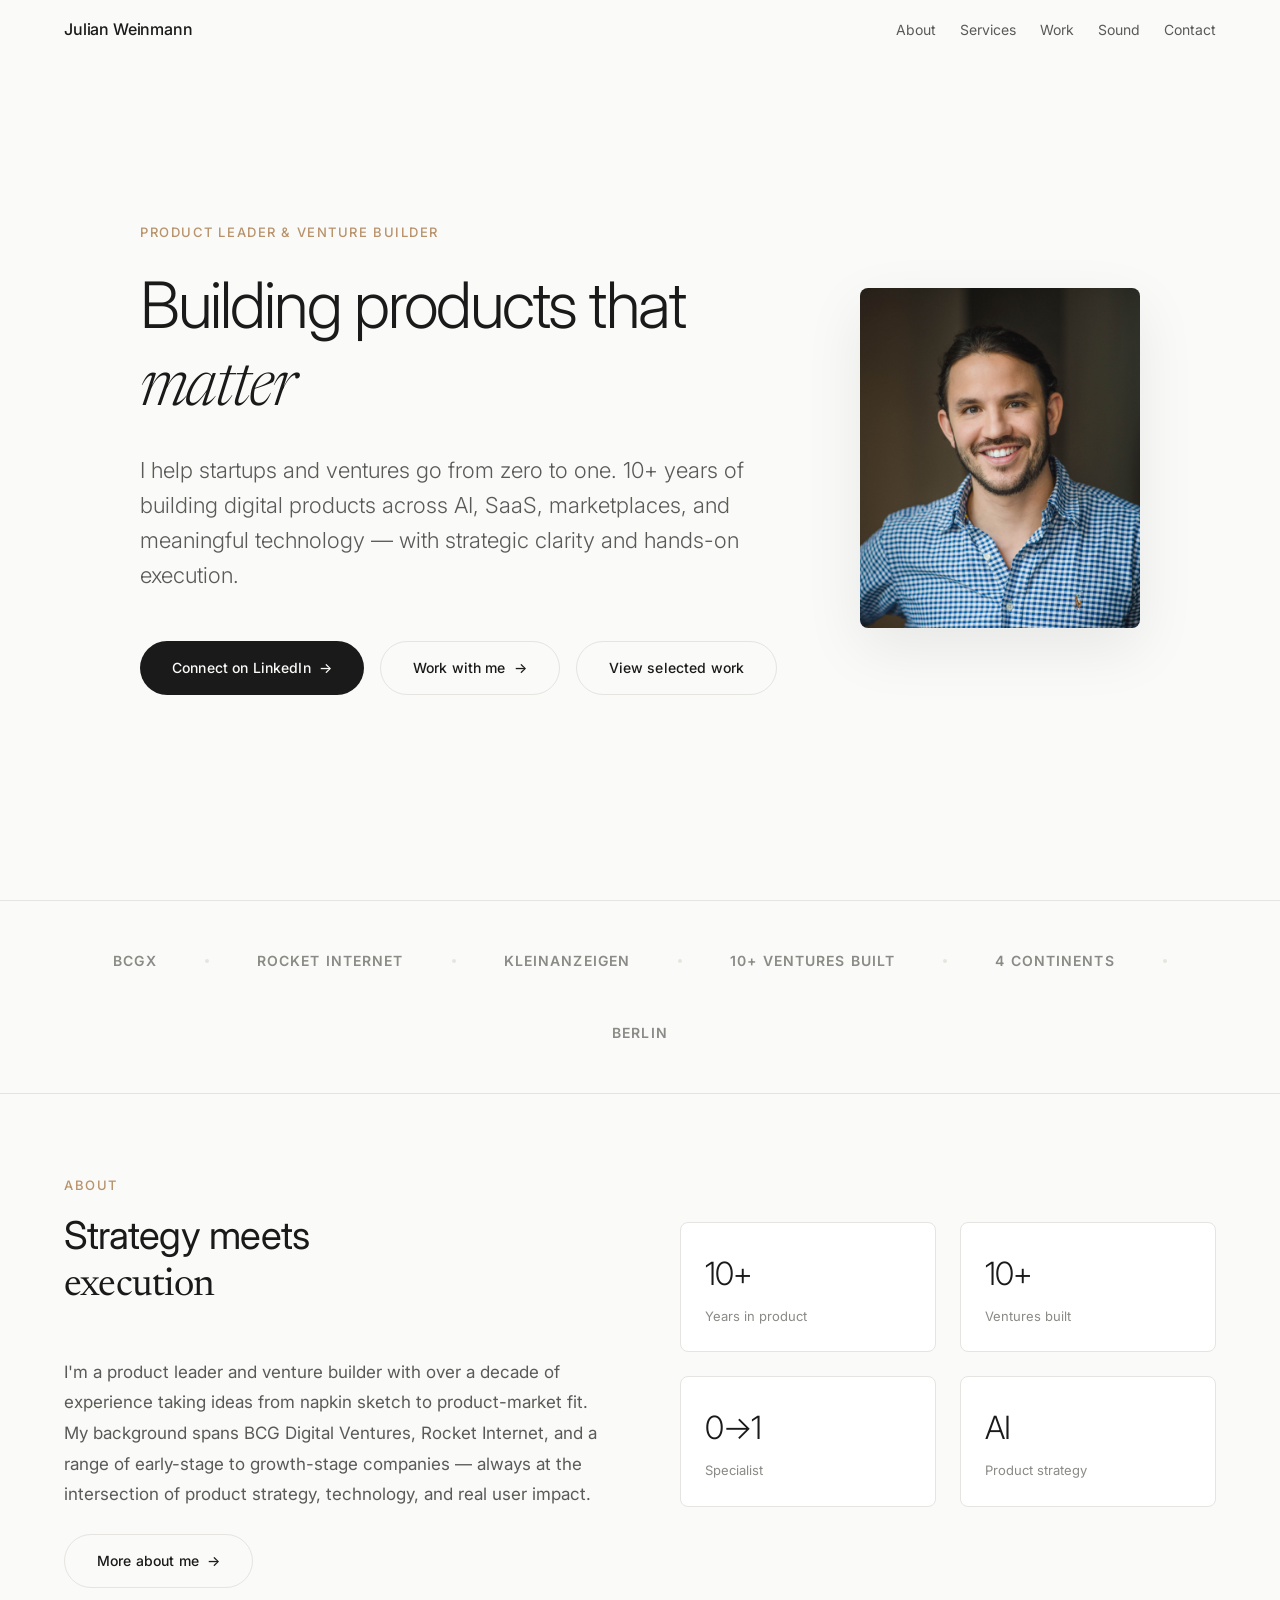
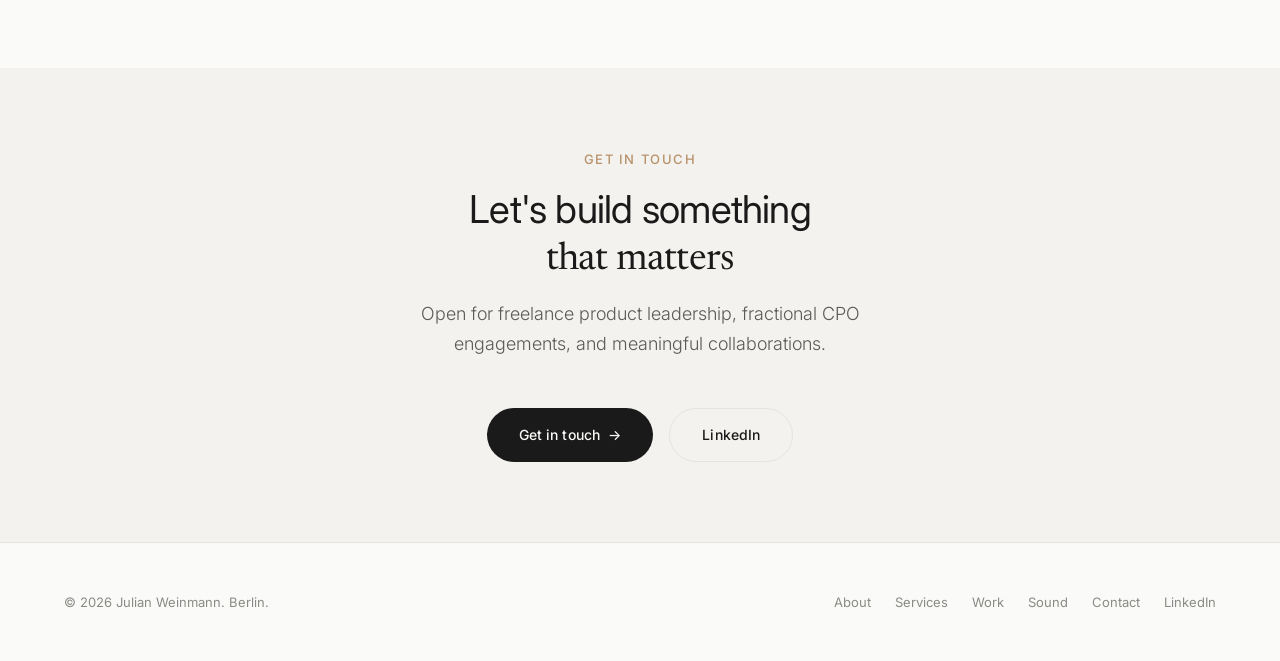
==== commit be8ec1d1: "Add hero photo, remove broken Clearbit logos" ====
--- a/index.html
+++ b/index.html
@@ -69,19 +69,24 @@
     <!-- HERO -->
     <section class="hero">
         <div class="container">
-            <div class="hero-content">
-                <p class="hero-label">Product Leader &amp; Venture Builder</p>
-                <h1>
-                    Building products that<br>
-                    <span class="serif">matter</span>
-                </h1>
-                <p class="hero-subtitle">
-                    I help startups and ventures go from zero to one. 10+ years of building digital products across AI, SaaS, marketplaces, and meaningful technology — with strategic clarity and hands-on execution.
-                </p>
-                <div class="hero-cta-group">
-                    <a href="https://www.linkedin.com/in/julian-weinmann-b1762a86/" target="_blank" rel="noopener" class="btn btn-primary btn-arrow">Connect on LinkedIn</a>
-                    <a href="contact.html" class="btn btn-secondary btn-arrow">Work with me</a>
-                    <a href="work.html" class="btn btn-secondary">View selected work</a>
+            <div class="hero-grid">
+                <div class="hero-content">
+                    <p class="hero-label">Product Leader &amp; Venture Builder</p>
+                    <h1>
+                        Building products that<br>
+                        <span class="serif">matter</span>
+                    </h1>
+                    <p class="hero-subtitle">
+                        I help startups and ventures go from zero to one. 10+ years of building digital products across AI, SaaS, marketplaces, and meaningful technology — with strategic clarity and hands-on execution.
+                    </p>
+                    <div class="hero-cta-group">
+                        <a href="https://www.linkedin.com/in/julian-weinmann-b1762a86/" target="_blank" rel="noopener" class="btn btn-primary btn-arrow">Connect on LinkedIn</a>
+                        <a href="contact.html" class="btn btn-secondary btn-arrow">Work with me</a>
+                        <a href="work.html" class="btn btn-secondary">View selected work</a>
+                    </div>
+                </div>
+                <div class="hero-photo-wrapper">
+                    <img src="julian-about.jpg" alt="Julian Weinmann" class="hero-photo">
                 </div>
             </div>
         </div>
@@ -91,11 +96,11 @@
     <div class="credibility">
         <div class="container">
             <div class="credibility-items">
-                <span class="credibility-item credibility-logo"><img src="https://logo.clearbit.com/bcg.com" alt="BCGX" class="credibility-logo-img" loading="lazy">BCGX</span>
+                <span class="credibility-item">BCGX</span>
                 <span class="credibility-divider"></span>
-                <span class="credibility-item credibility-logo"><img src="https://logo.clearbit.com/rocketinternet.com" alt="Rocket Internet" class="credibility-logo-img" loading="lazy">Rocket Internet</span>
+                <span class="credibility-item">Rocket Internet</span>
                 <span class="credibility-divider"></span>
-                <span class="credibility-item credibility-logo"><img src="https://logo.clearbit.com/kleinanzeigen.de" alt="Kleinanzeigen" class="credibility-logo-img" loading="lazy">Kleinanzeigen</span>
+                <span class="credibility-item">Kleinanzeigen</span>
                 <span class="credibility-divider"></span>
                 <span class="credibility-item">10+ Ventures Built</span>
                 <span class="credibility-divider"></span>
@@ -111,7 +116,6 @@
         <div class="container">
             <div class="about-grid fade-in">
                 <div>
-                    <img src="julian-about.jpg" alt="Julian Weinmann" class="about-photo" loading="lazy">
                     <p class="about-label">About</p>
                     <h2>Strategy meets<br><span class="serif">execution</span></h2>
                     <div class="about-text">
--- a/style.css
+++ b/style.css
@@ -203,8 +203,30 @@
     padding-bottom: var(--space-xl);
 }
 
+.hero-grid {
+    display: grid;
+    grid-template-columns: 1fr auto;
+    gap: var(--space-xl);
+    align-items: center;
+}
+
 .hero-content {
     max-width: 860px;
+}
+
+.hero-photo-wrapper {
+    display: flex;
+    align-items: center;
+    justify-content: center;
+}
+
+.hero-photo {
+    width: 280px;
+    height: 340px;
+    border-radius: var(--border-radius);
+    object-fit: cover;
+    object-position: center 15%;
+    box-shadow: 0 20px 60px rgba(0,0,0,0.08);
 }
 
 .hero-label {
@@ -825,6 +847,20 @@
    RESPONSIVE
    ============================================ */
 @media (max-width: 900px) {
+    .hero-grid {
+        grid-template-columns: 1fr;
+        gap: var(--space-lg);
+    }
+
+    .hero-photo-wrapper {
+        order: -1;
+    }
+
+    .hero-photo {
+        width: 200px;
+        height: 240px;
+    }
+
     .about-grid,
     .sound-content {
         grid-template-columns: 1fr;
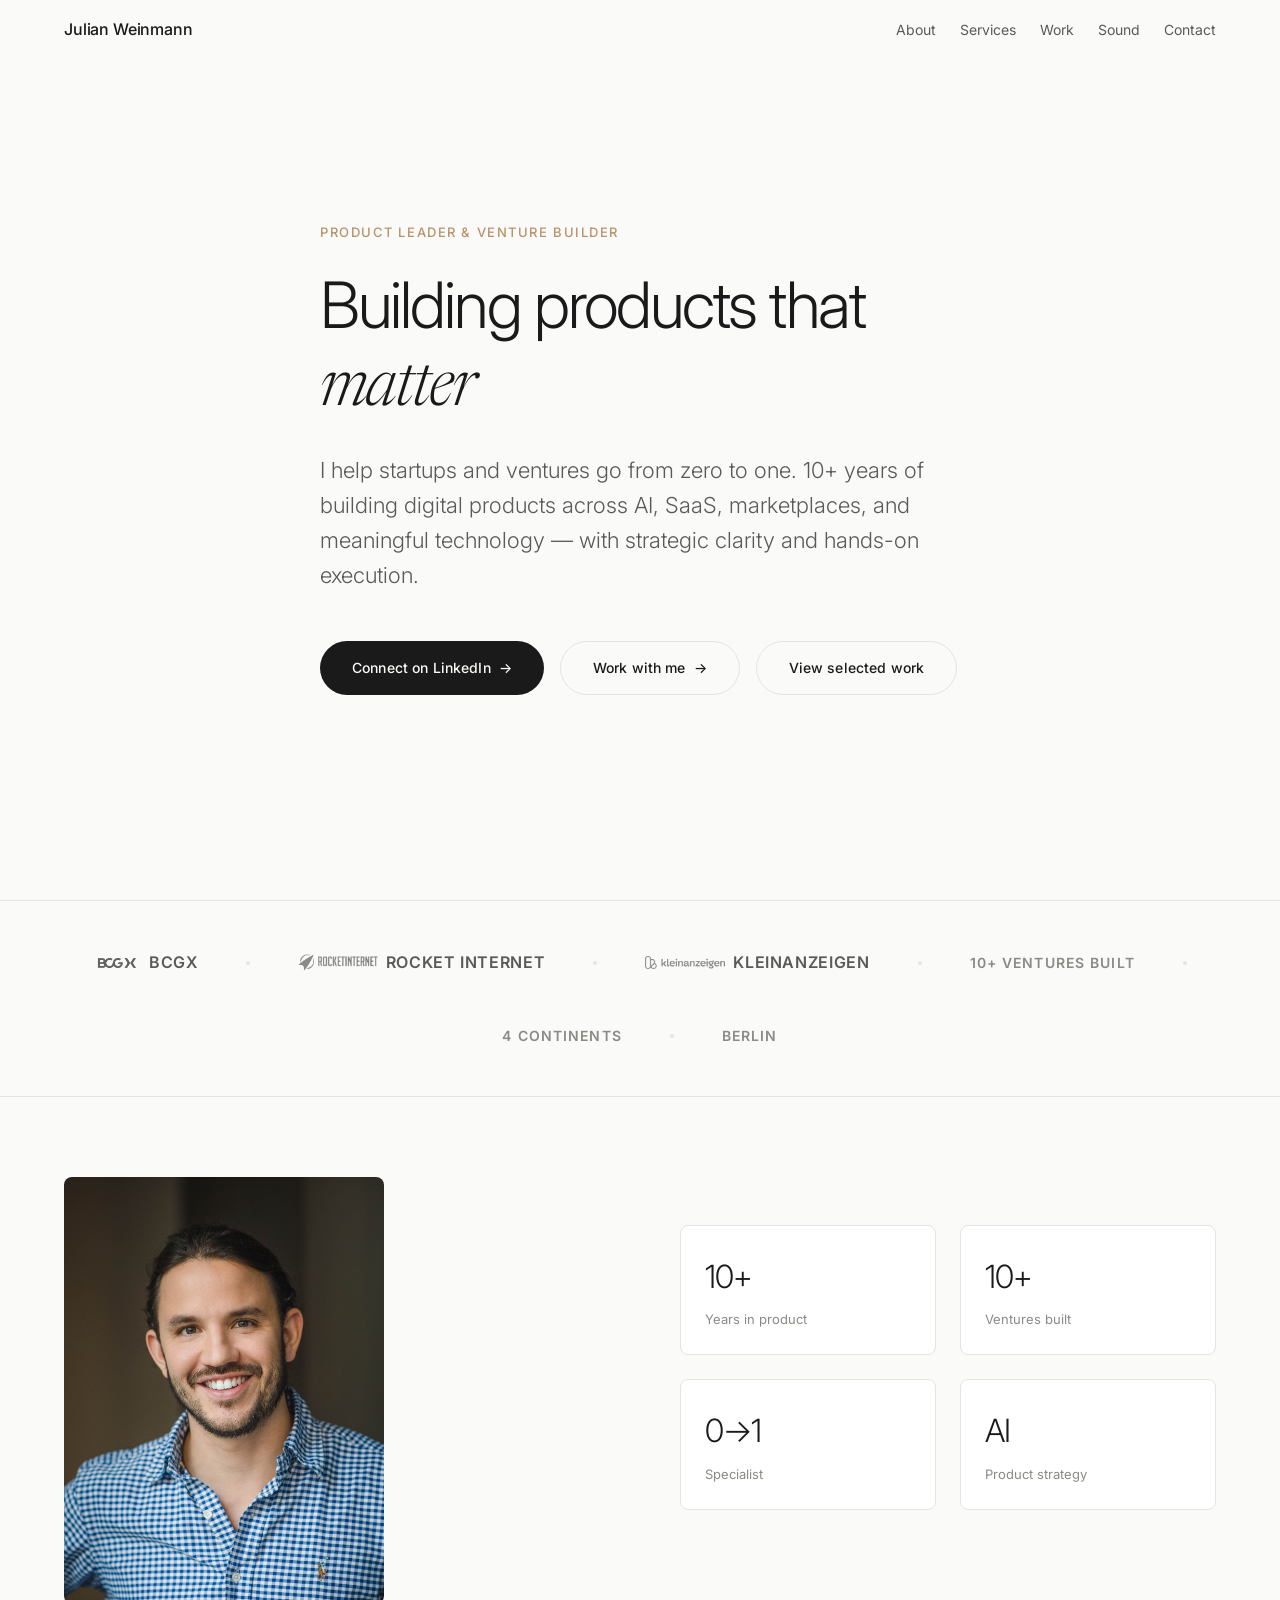
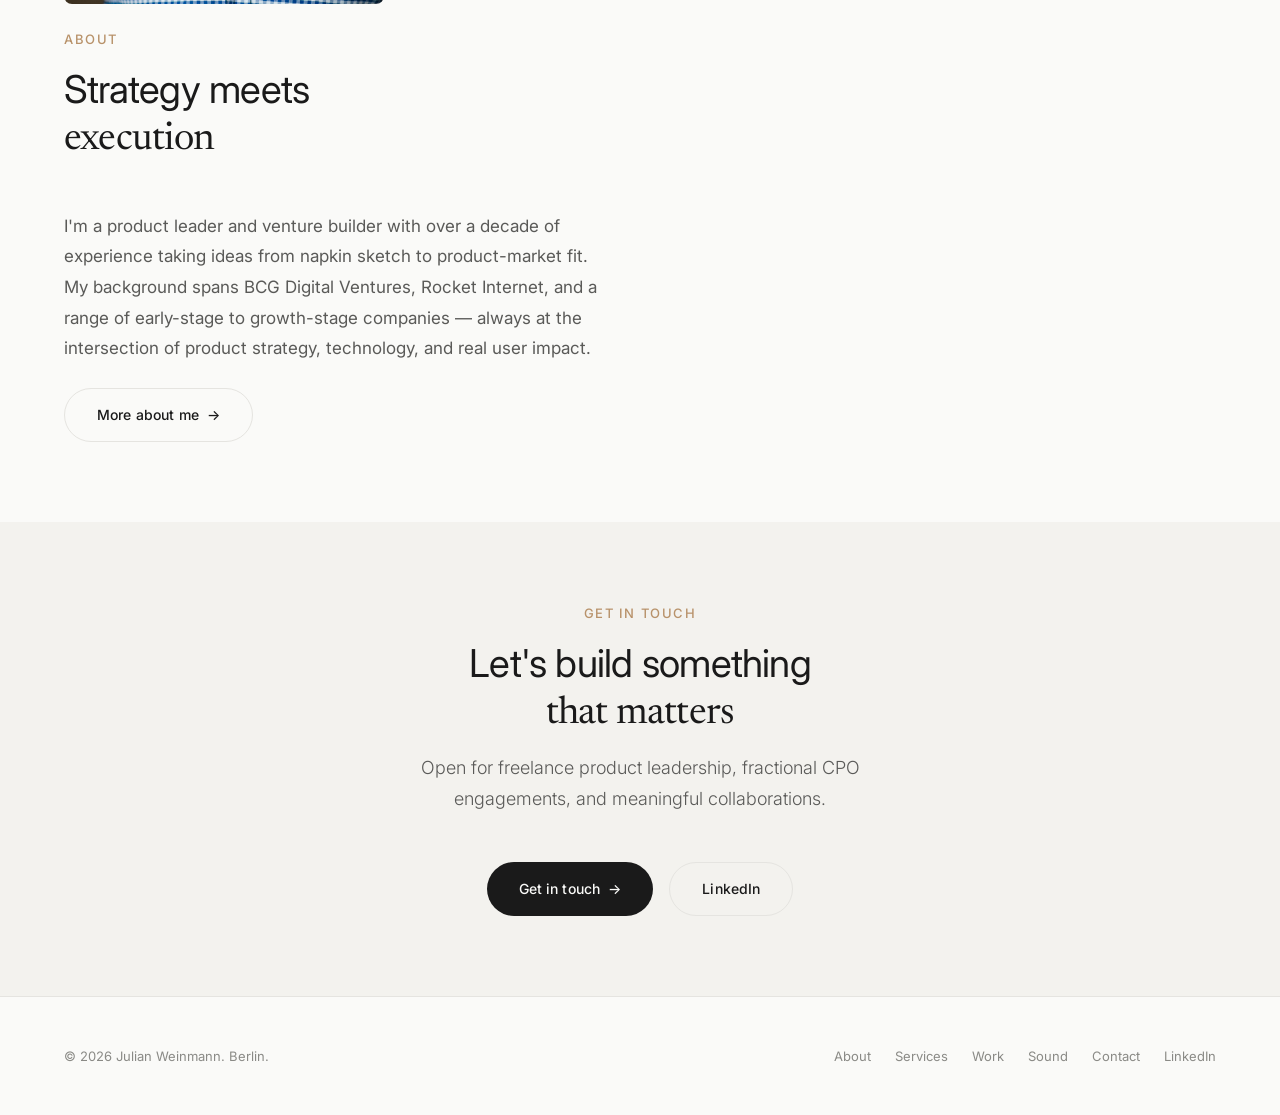
==== commit 665b3b7f: "SEO: add Twitter cards, JSON-LD schemas, optimize meta tags, create 404 page" ====
--- a/index.html
+++ b/index.html
@@ -23,7 +23,7 @@
 
     <!-- Structured Data / JSON-LD -->
     <script type="application/ld+json">
-    {
+    [{
         "@context": "https://schema.org",
         "@type": "Person",
         "name": "Julian Weinmann",
@@ -39,8 +39,37 @@
         "sameAs": [
             "https://www.linkedin.com/in/julian-weinmann-b1762a86/"
         ],
+        "alumniOf": [
+            {"@type": "Organization", "name": "BCG Digital Ventures"},
+            {"@type": "Organization", "name": "Rocket Internet"}
+        ],
         "knowsAbout": ["Product Management", "AI Product Strategy", "Venture Building", "Fractional CPO", "MVP Development", "Product Discovery", "SaaS", "Marketplaces"]
-    }
+    },
+    {
+        "@context": "https://schema.org",
+        "@type": "ProfessionalService",
+        "name": "Julian Weinmann — Product Leadership & Venture Building",
+        "url": "https://julianweinmann.xyz",
+        "image": "https://julianweinmann.xyz/julian-about.jpg",
+        "description": "Fractional CPO, 0→1 product strategy, MVP discovery, and AI product strategy for startups and ventures.",
+        "provider": {
+            "@type": "Person",
+            "name": "Julian Weinmann"
+        },
+        "areaServed": "Worldwide",
+        "address": {
+            "@type": "PostalAddress",
+            "addressLocality": "Berlin",
+            "addressCountry": "DE"
+        }
+    },
+    {
+        "@context": "https://schema.org",
+        "@type": "WebSite",
+        "name": "Julian Weinmann",
+        "url": "https://julianweinmann.xyz",
+        "description": "Product Leader & Venture Builder. 10+ years building digital products from 0→1."
+    }]
     </script>
     <link rel="preconnect" href="https://fonts.googleapis.com">
     <link rel="preconnect" href="https://fonts.gstatic.com" crossorigin>
@@ -69,24 +98,19 @@
     <!-- HERO -->
     <section class="hero">
         <div class="container">
-            <div class="hero-grid">
-                <div class="hero-content">
-                    <p class="hero-label">Product Leader &amp; Venture Builder</p>
-                    <h1>
-                        Building products that<br>
-                        <span class="serif">matter</span>
-                    </h1>
-                    <p class="hero-subtitle">
-                        I help startups and ventures go from zero to one. 10+ years of building digital products across AI, SaaS, marketplaces, and meaningful technology — with strategic clarity and hands-on execution.
-                    </p>
-                    <div class="hero-cta-group">
-                        <a href="https://www.linkedin.com/in/julian-weinmann-b1762a86/" target="_blank" rel="noopener" class="btn btn-primary btn-arrow">Connect on LinkedIn</a>
-                        <a href="contact.html" class="btn btn-secondary btn-arrow">Work with me</a>
-                        <a href="work.html" class="btn btn-secondary">View selected work</a>
-                    </div>
-                </div>
-                <div class="hero-photo-wrapper">
-                    <img src="julian-about.jpg" alt="Julian Weinmann" class="hero-photo">
+            <div class="hero-content">
+                <p class="hero-label">Product Leader &amp; Venture Builder</p>
+                <h1>
+                    Building products that<br>
+                    <span class="serif">matter</span>
+                </h1>
+                <p class="hero-subtitle">
+                    I help startups and ventures go from zero to one. 10+ years of building digital products across AI, SaaS, marketplaces, and meaningful technology — with strategic clarity and hands-on execution.
+                </p>
+                <div class="hero-cta-group">
+                    <a href="https://www.linkedin.com/in/julian-weinmann-b1762a86/" target="_blank" rel="noopener" class="btn btn-primary btn-arrow">Connect on LinkedIn</a>
+                    <a href="contact.html" class="btn btn-secondary btn-arrow">Work with me</a>
+                    <a href="work.html" class="btn btn-secondary">View selected work</a>
                 </div>
             </div>
         </div>
@@ -96,11 +120,11 @@
     <div class="credibility">
         <div class="container">
             <div class="credibility-items">
-                <span class="credibility-item">BCGX</span>
-                <span class="credibility-divider"></span>
-                <span class="credibility-item">Rocket Internet</span>
-                <span class="credibility-divider"></span>
-                <span class="credibility-item">Kleinanzeigen</span>
+                <span class="credibility-item credibility-logo"><img src="logo-bcgx.png" alt="BCGX" class="credibility-logo-img" loading="lazy">BCGX</span>
+                <span class="credibility-divider"></span>
+                <span class="credibility-item credibility-logo"><img src="logo-rocket.png" alt="Rocket Internet" class="credibility-logo-img" loading="lazy">Rocket Internet</span>
+                <span class="credibility-divider"></span>
+                <span class="credibility-item credibility-logo"><img src="logo-kleinanzeigen.png" alt="Kleinanzeigen" class="credibility-logo-img" loading="lazy">Kleinanzeigen</span>
                 <span class="credibility-divider"></span>
                 <span class="credibility-item">10+ Ventures Built</span>
                 <span class="credibility-divider"></span>
@@ -116,6 +140,7 @@
         <div class="container">
             <div class="about-grid fade-in">
                 <div>
+                    <img src="julian-about.jpg" alt="Julian Weinmann" class="about-photo" loading="lazy">
                     <p class="about-label">About</p>
                     <h2>Strategy meets<br><span class="serif">execution</span></h2>
                     <div class="about-text">
--- a/style.css
+++ b/style.css
@@ -347,10 +347,19 @@
 }
 
 .credibility-logo-img {
-    width: 24px;
-    height: 24px;
-    border-radius: 4px;
+    height: 20px;
+    width: auto;
+    max-width: 80px;
+    border-radius: 3px;
     object-fit: contain;
+    opacity: 0.6;
+    filter: grayscale(100%);
+    transition: opacity 0.3s, filter 0.3s;
+}
+
+.credibility-item.credibility-logo:hover .credibility-logo-img {
+    opacity: 1;
+    filter: grayscale(0%);
 }
 
 .credibility-divider {
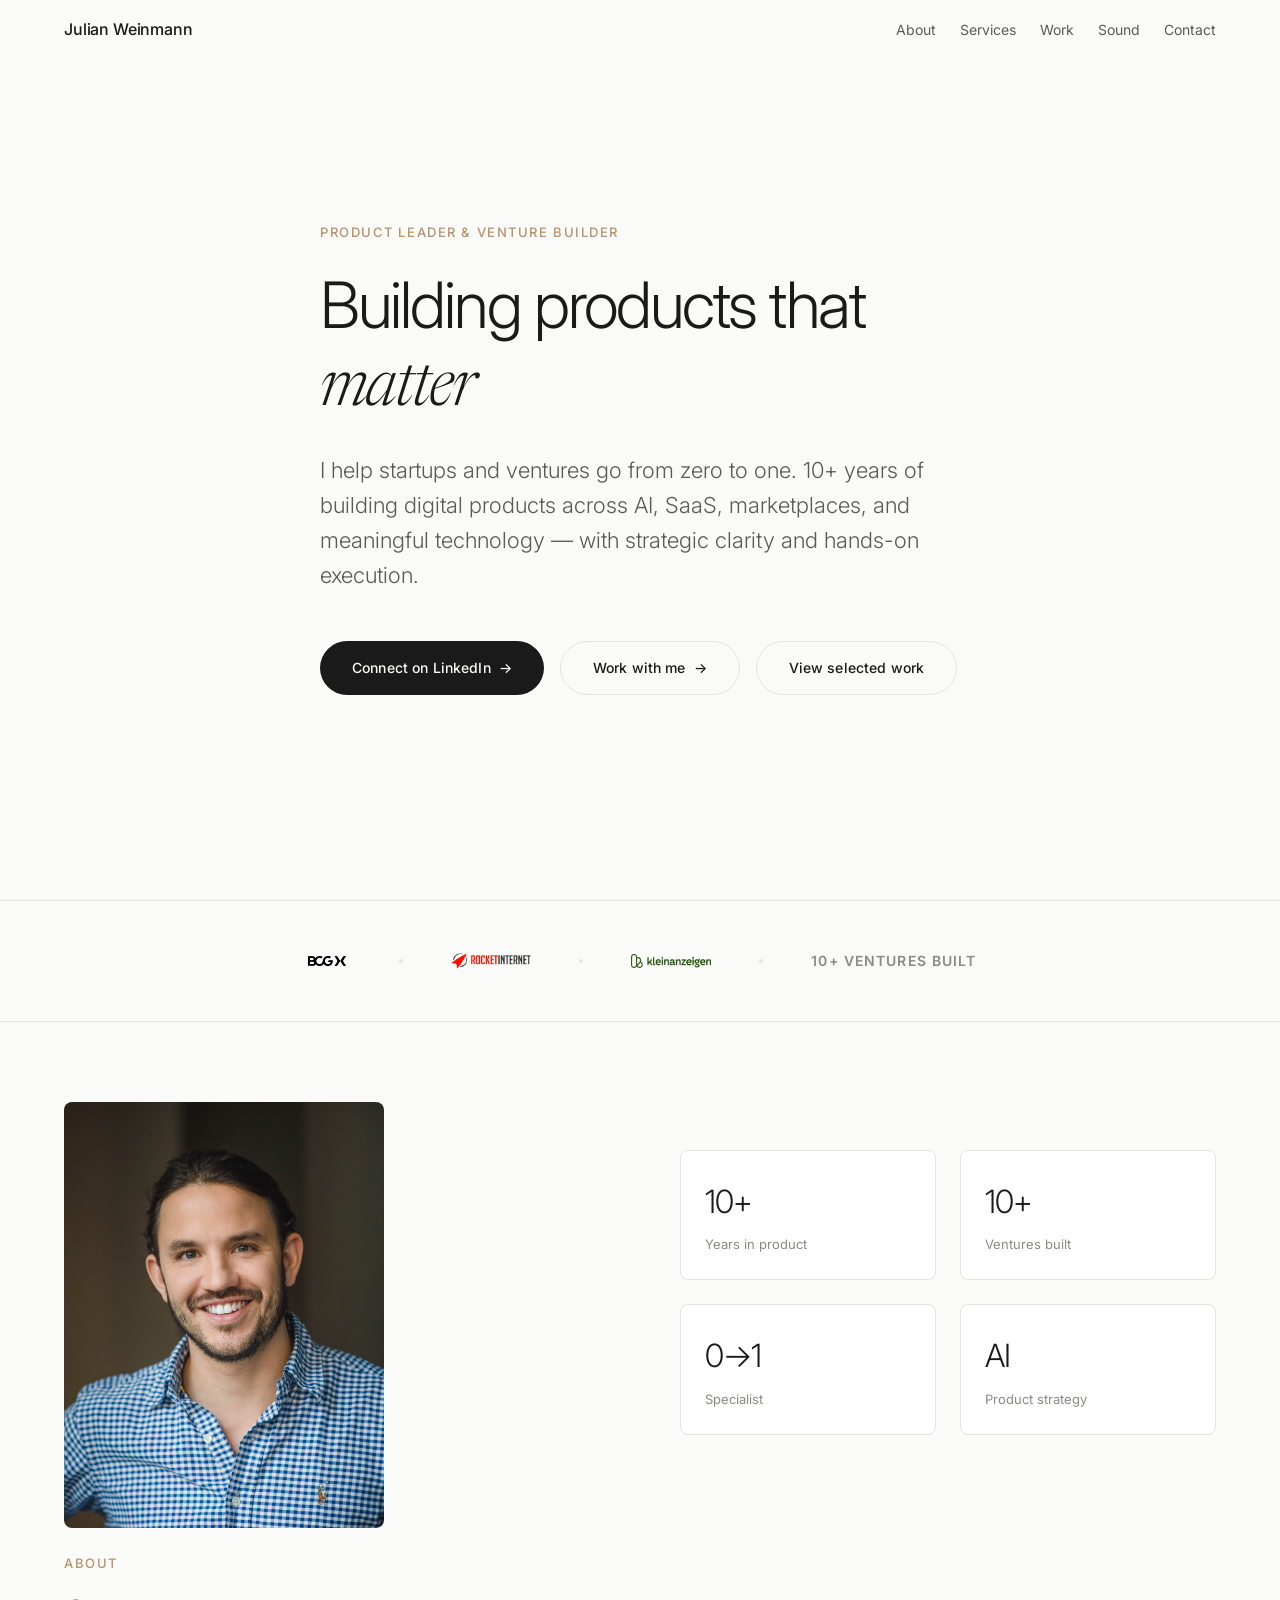
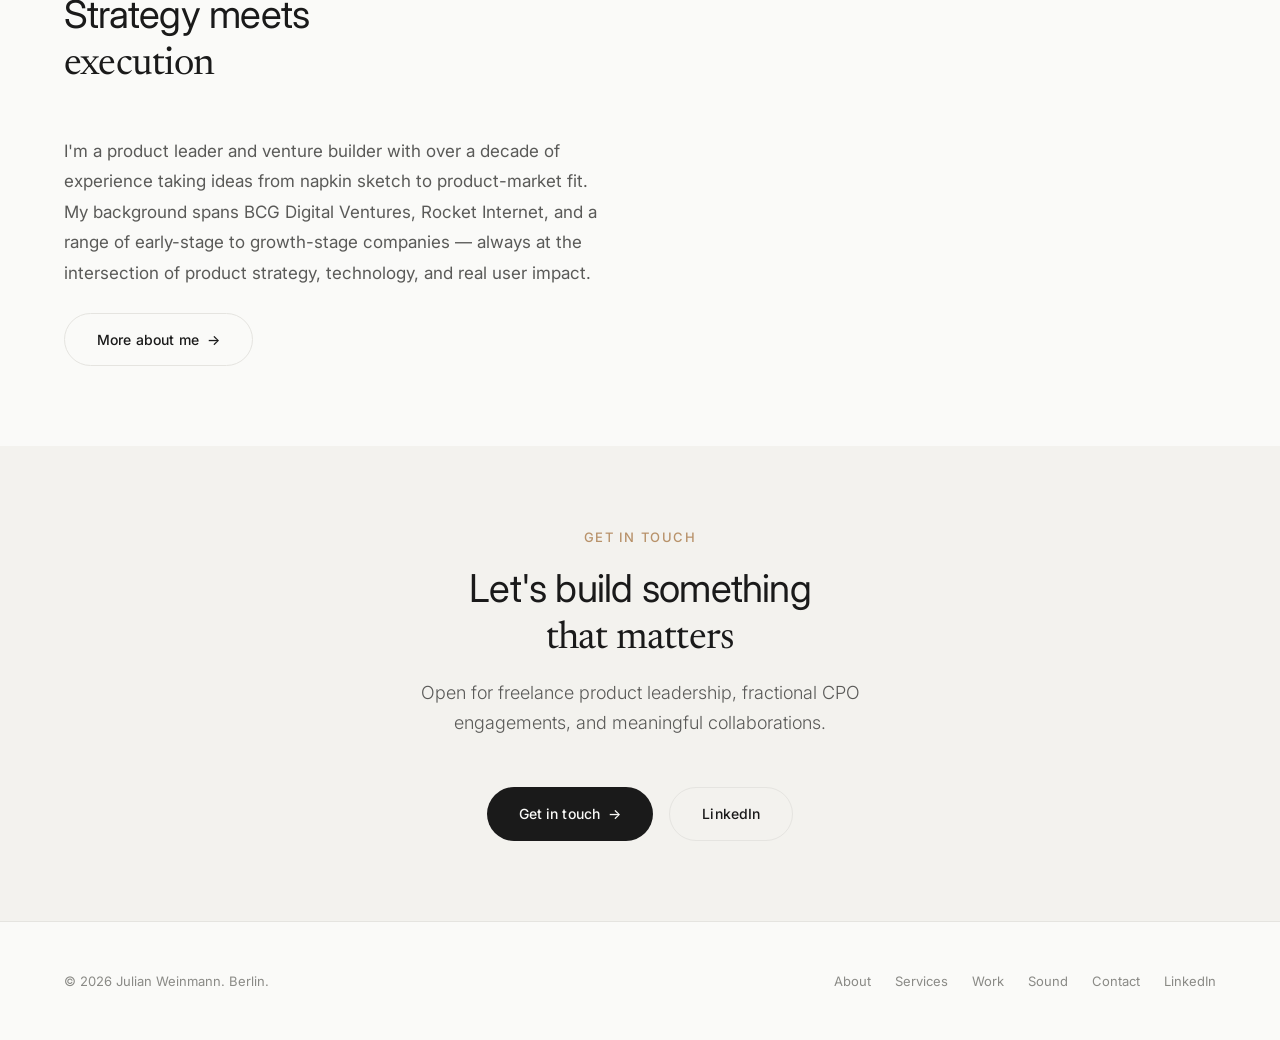
==== commit 7fee9eae: "Credibility strip: logo-only, colorful, remove 4 Continents and Berlin" ====
--- a/index.html
+++ b/index.html
@@ -120,17 +120,13 @@
     <div class="credibility">
         <div class="container">
             <div class="credibility-items">
-                <span class="credibility-item credibility-logo"><img src="logo-bcgx.png" alt="BCGX" class="credibility-logo-img" loading="lazy">BCGX</span>
+                <span class="credibility-item credibility-logo"><img src="logo-bcgx.png" alt="BCGX" class="credibility-logo-img" loading="lazy"></span>
                 <span class="credibility-divider"></span>
-                <span class="credibility-item credibility-logo"><img src="logo-rocket.png" alt="Rocket Internet" class="credibility-logo-img" loading="lazy">Rocket Internet</span>
+                <span class="credibility-item credibility-logo"><img src="logo-rocket.png" alt="Rocket Internet" class="credibility-logo-img" loading="lazy"></span>
                 <span class="credibility-divider"></span>
-                <span class="credibility-item credibility-logo"><img src="logo-kleinanzeigen.png" alt="Kleinanzeigen" class="credibility-logo-img" loading="lazy">Kleinanzeigen</span>
+                <span class="credibility-item credibility-logo"><img src="logo-kleinanzeigen.png" alt="Kleinanzeigen" class="credibility-logo-img" loading="lazy"></span>
                 <span class="credibility-divider"></span>
                 <span class="credibility-item">10+ Ventures Built</span>
-                <span class="credibility-divider"></span>
-                <span class="credibility-item">4 Continents</span>
-                <span class="credibility-divider"></span>
-                <span class="credibility-item">Berlin</span>
             </div>
         </div>
     </div>
--- a/style.css
+++ b/style.css
@@ -352,14 +352,6 @@
     max-width: 80px;
     border-radius: 3px;
     object-fit: contain;
-    opacity: 0.6;
-    filter: grayscale(100%);
-    transition: opacity 0.3s, filter 0.3s;
-}
-
-.credibility-item.credibility-logo:hover .credibility-logo-img {
-    opacity: 1;
-    filter: grayscale(0%);
 }
 
 .credibility-divider {
